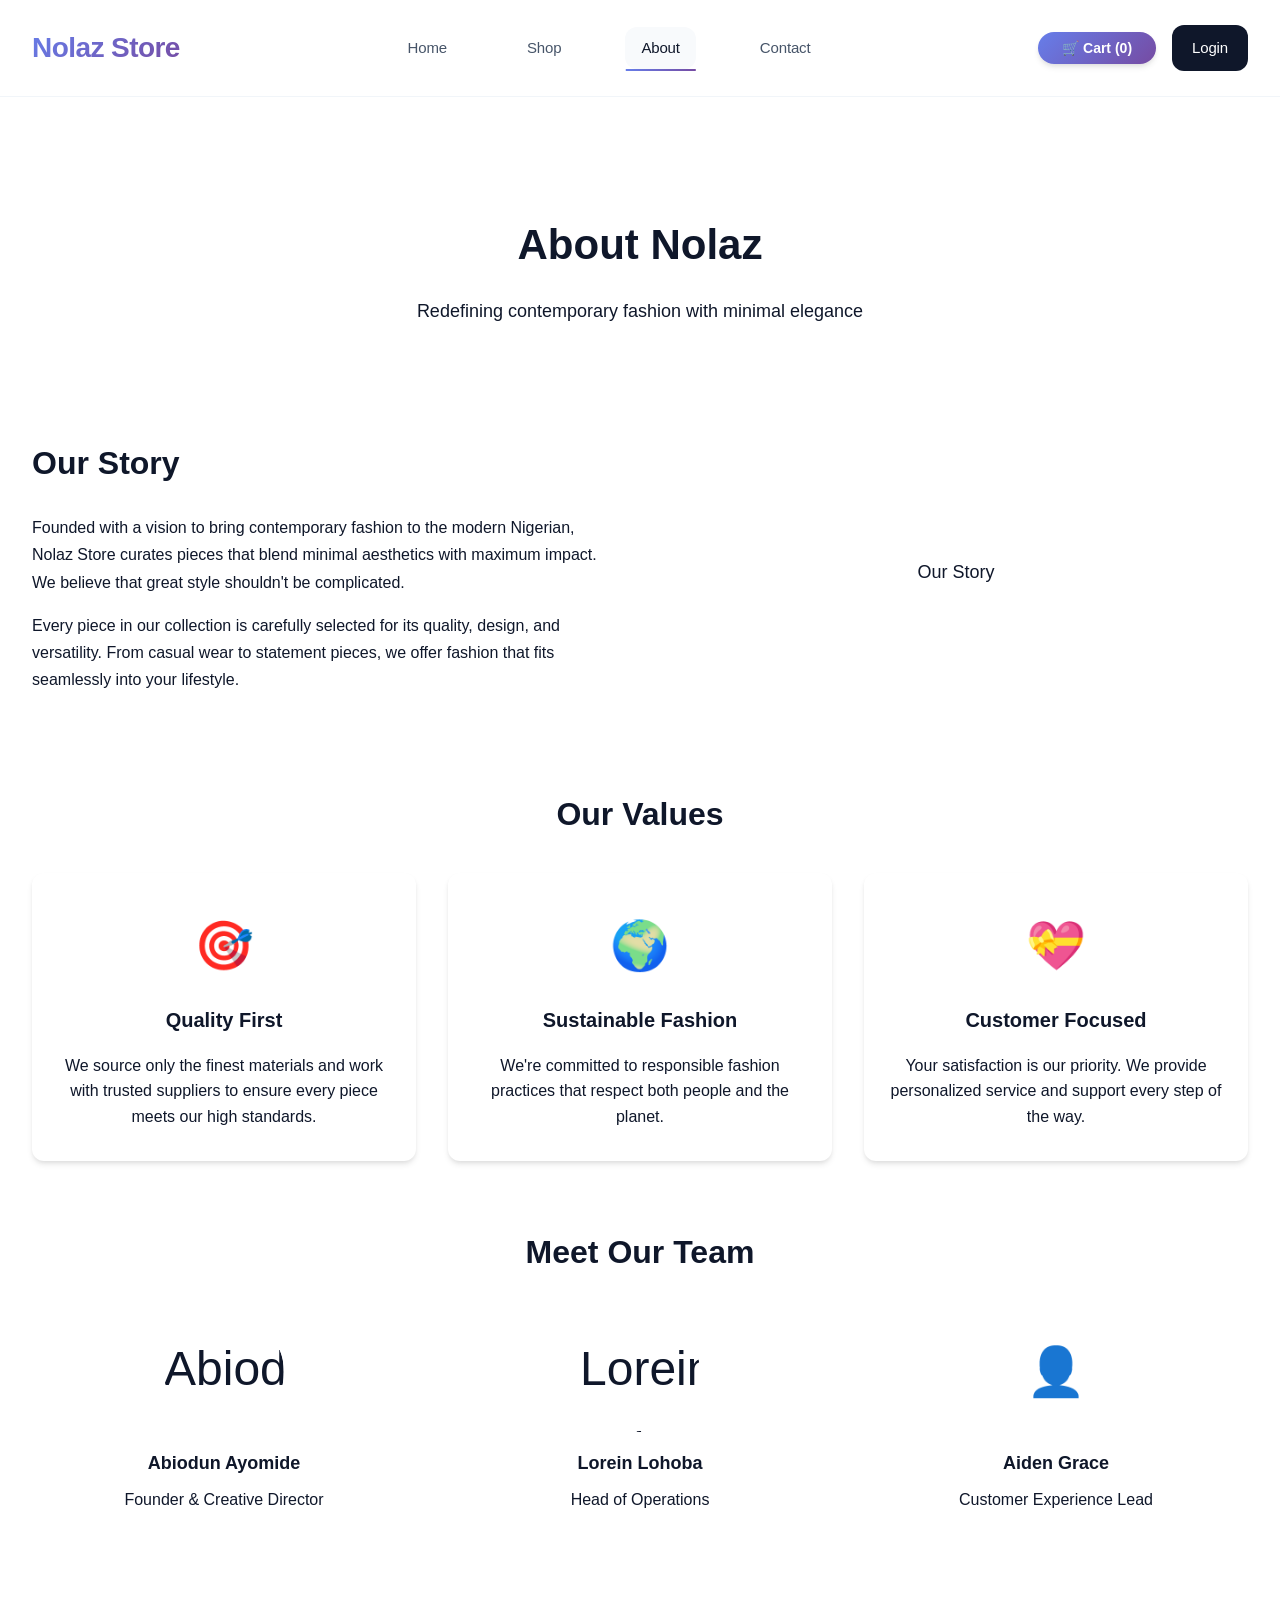
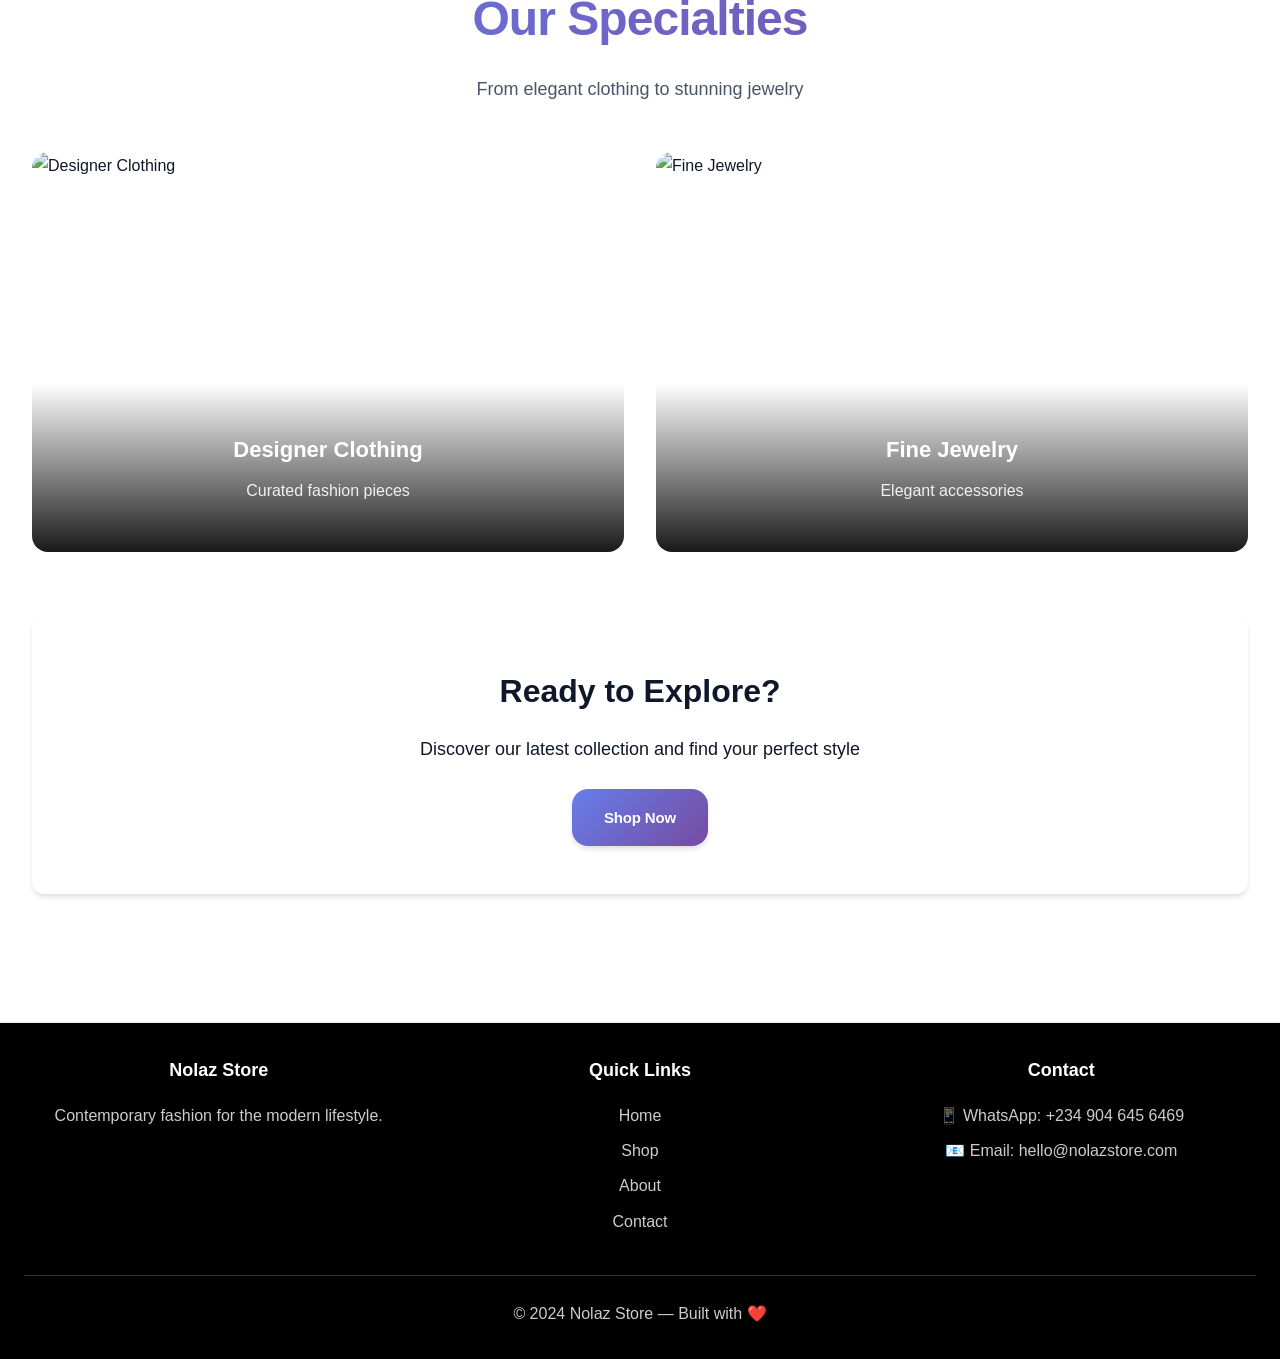
==== about.html @ a967e533 "Added video and image ads featuring clothing and jewelry collections" ====
<!doctype html>
<html lang="en">
<head>
<meta charset="utf-8">
<meta name="viewport" content="width=device-width,initial-scale=1">
<title>Nolaz Store - About Us</title>
<link rel="stylesheet" href="style.css">
</head>
<body>
<header class="site-header">
<div class="header-content">
<div class="brand">
<h1>Nolaz Store</h1>
</div>
<button class="mobile-menu-toggle" onclick="toggleMobileMenu()">☰</button>
<nav class="main-nav" id="mainNav">
<a href="home.html">Home</a>
<a href="shop.html">Shop</a>
<a href="about.html" class="active">About</a>
<a href="contact.html">Contact</a>
</nav>
<div class="header-actions">
<button id="cartBtn" class="cart-btn">
🛒 Cart (<span id="cartCount">0</span>)
</button>
<a href="admin.html" class="btn">Login</a>
</div>
</div>
</header>

<main class="container">
<section class="page-header">
<h1>About Nolaz</h1>
<p>Redefining contemporary fashion with minimal elegance</p>
</section>

<section class="about-content">
<div class="about-grid">
<div class="about-text">
<h2>Our Story</h2>
<p>Founded with a vision to bring contemporary fashion to the modern Nigerian, Nolaz Store curates pieces that blend minimal aesthetics with maximum impact. We believe that great style shouldn't be complicated.</p>
<p>Every piece in our collection is carefully selected for its quality, design, and versatility. From casual wear to statement pieces, we offer fashion that fits seamlessly into your lifestyle.</p>
</div>
<div class="about-image">
<div class="placeholder-image">
<span>Our Story</span>
</div>
</div>
</div>
</section>

<section class="values">
<h2>Our Values</h2>
<div class="values-grid">
<div class="value-card">
<div class="value-icon">🎯</div>
<h3>Quality First</h3>
<p>We source only the finest materials and work with trusted suppliers to ensure every piece meets our high standards.</p>
</div>
<div class="value-card">
<div class="value-icon">🌍</div>
<h3>Sustainable Fashion</h3>
<p>We're committed to responsible fashion practices that respect both people and the planet.</p>
</div>
<div class="value-card">
<div class="value-icon">💝</div>
<h3>Customer Focused</h3>
<p>Your satisfaction is our priority. We provide personalized service and support every step of the way.</p>
</div>
</div>
</section>

<section class="team">
<h2>Meet Our Team</h2>
<div class="team-grid">
<div class="team-member">
<div class="member-image">
<img src="image/pppppppp.jpg" alt="Abiodun Ayomide">
</div>
<h3>Abiodun Ayomide</h3>
<p>Founder & Creative Director</p>
</div>
<div class="team-member">
<div class="member-image">
<img src="image/milda.jpeg" alt="Lorein Lohoba">
</div>
<h3>Lorein Lohoba</h3>
<p>Head of Operations</p>
</div>
<div class="team-member">
<div class="member-image">
<span>👤</span>
</div>
<h3>Aiden Grace</h3>
<p>Customer Experience Lead</p>
</div>
</div>
</section>

<section class="showcase-section">
<div class="section-header">
<h3 class="section-title">Our Specialties</h3>
<p class="section-subtitle">From elegant clothing to stunning jewelry</p>
</div>
<div class="showcase-grid">
<div class="showcase-item">
<img src="https://images.unsplash.com/photo-1434389677669-e08b4cac3105?w=500&h=600&fit=crop&crop=center" alt="Designer Clothing">
<div class="showcase-overlay">
<h4>Designer Clothing</h4>
<p>Curated fashion pieces</p>
</div>
</div>
<div class="showcase-item">
<img src="https://images.unsplash.com/photo-1599643478518-a784e5dc4c8f?w=500&h=600&fit=crop&crop=center" alt="Fine Jewelry">
<div class="showcase-overlay">
<h4>Fine Jewelry</h4>
<p>Elegant accessories</p>
</div>
</div>
</div>
</section>

<section class="cta-section">
<h2>Ready to Explore?</h2>
<p>Discover our latest collection and find your perfect style</p>
<a href="shop.html" class="btn btn-primary">Shop Now</a>
</section>
</main>

<footer class="site-footer">
<div class="footer-content">
<div class="footer-section">
<h4>Nolaz Store</h4>
<p>Contemporary fashion for the modern lifestyle.</p>
</div>
<div class="footer-section">
<h4>Quick Links</h4>
<ul>
<li><a href="home.html">Home</a></li>
<li><a href="shop.html">Shop</a></li>
<li><a href="about.html">About</a></li>
<li><a href="contact.html">Contact</a></li>
</ul>
</div>
<div class="footer-section">
<h4>Contact</h4>
<p>📱 WhatsApp: +234 904 645 6469</p>
<p>📧 Email: hello@nolazstore.com</p>
</div>
</div>
<div class="footer-bottom">
<p>© 2024 Nolaz Store — Built with ❤️</p>
</div>
</footer>

<div id="cartModal" class="modal">
<div class="modal-content">
<div class="modal-header">
<h3>Shopping Cart</h3>
<span class="close">&times;</span>
</div>
<div id="cartItems"></div>
<div class="cart-footer">
<div class="cart-total">
<strong>Total: ₦<span id="cartTotal">0</span></strong>
</div>
<button id="checkoutBtn" class="btn btn-success">Checkout via WhatsApp</button>
<button id="clearCartBtn" class="btn" style="background: #ef4444;">Clear Cart</button>
</div>
</div>
</div>

<script src="mobile.js"></script>
<script src="cart.js"></script>
</body>
</html>
---- style.css ----
:root {
  --bg: #ffffff;
  --bg-secondary: #f8fafc;
  --bg-tertiary: #f1f5f9;
  --text: #0f172a;
  --text-secondary: #475569;
  --text-muted: #94a3b8;
  --accent: #0f172a;
  --primary: #6366f1;
  --primary-light: #a5b4fc;
  --success: #10b981;
  --warning: #f59e0b;
  --error: #ef4444;
  --card: #ffffff;
  --border: #e2e8f0;
  --border-light: #f1f5f9;
  --shadow-sm: 0 1px 2px 0 rgba(0, 0, 0, 0.05);
  --shadow: 0 4px 6px -1px rgba(0, 0, 0, 0.1), 0 2px 4px -1px rgba(0, 0, 0, 0.06);
  --shadow-lg: 0 10px 15px -3px rgba(0, 0, 0, 0.1), 0 4px 6px -2px rgba(0, 0, 0, 0.05);
  --shadow-xl: 0 20px 25px -5px rgba(0, 0, 0, 0.1), 0 10px 10px -5px rgba(0, 0, 0, 0.04);
  --gradient-primary: linear-gradient(135deg, #667eea 0%, #764ba2 100%);
  --gradient-secondary: linear-gradient(135deg, #f093fb 0%, #f5576c 100%);
  --gradient-accent: linear-gradient(135deg, #4facfe 0%, #00f2fe 100%);
  --max-width: 1400px;
  --radius-sm: 6px;
  --radius: 12px;
  --radius-lg: 16px;
  --radius-xl: 24px;
  --spacing-xs: 4px;
  --spacing-sm: 8px;
  --spacing-md: 16px;
  --spacing-lg: 24px;
  --spacing-xl: 32px;
  --spacing-2xl: 48px;
  --spacing-3xl: 64px;
}

* {
  box-sizing: border-box;
  margin: 0;
  padding: 0;
}

body {
  font-family: 'Inter', -apple-system, BlinkMacSystemFont, 'Segoe UI', Roboto, 'Helvetica Neue', sans-serif;
  background: var(--bg);
  color: var(--text);
  line-height: 1.7;
  font-size: 16px;
  font-weight: 400;
  -webkit-font-smoothing: antialiased;
  -moz-osx-font-smoothing: grayscale;
  scroll-behavior: smooth;
}

::selection {
  background: var(--primary-light);
  color: var(--text);
}

::-webkit-scrollbar {
  width: 8px;
}

::-webkit-scrollbar-track {
  background: var(--bg-secondary);
}

::-webkit-scrollbar-thumb {
  background: var(--border);
  border-radius: 4px;
}

::-webkit-scrollbar-thumb:hover {
  background: var(--text-muted);
}

/* Header */
.site-header {
  background: rgba(255, 255, 255, 0.95);
  backdrop-filter: blur(20px);
  -webkit-backdrop-filter: blur(20px);
  border-bottom: 1px solid var(--border-light);
  position: sticky;
  top: 0;
  z-index: 1000;
  transition: all 0.3s ease;
}

.site-header.scrolled {
  box-shadow: var(--shadow-lg);
  background: rgba(255, 255, 255, 0.98);
}

.header-content {
  max-width: var(--max-width);
  margin: 0 auto;
  display: flex;
  align-items: center;
  justify-content: space-between;
  padding: var(--spacing-lg) var(--spacing-xl);
  gap: var(--spacing-xl);
}

/* Navigation */
.main-nav {
  display: flex;
  gap: var(--spacing-2xl);
}

.main-nav a {
  text-decoration: none;
  color: var(--text-secondary);
  font-weight: 500;
  font-size: 15px;
  padding: var(--spacing-sm) var(--spacing-md);
  border-radius: var(--radius);
  position: relative;
  transition: all 0.3s ease;
  letter-spacing: -0.01em;
}

.main-nav a::before {
  content: '';
  position: absolute;
  bottom: -2px;
  left: 50%;
  width: 0;
  height: 2px;
  background: var(--gradient-primary);
  transition: all 0.3s ease;
  transform: translateX(-50%);
}

.main-nav a:hover,
.main-nav a.active {
  color: var(--text);
  background: var(--bg-secondary);
}

.main-nav a:hover::before,
.main-nav a.active::before {
  width: 100%;
}

.header-actions {
  display: flex;
  align-items: center;
  gap: var(--spacing-md);
}

/* Cart Button */
.cart-btn {
  background: var(--gradient-primary);
  color: white;
  border: none;
  padding: var(--spacing-sm) var(--spacing-lg);
  border-radius: var(--radius-lg);
  font-weight: 600;
  font-size: 14px;
  cursor: pointer;
  transition: all 0.3s ease;
  box-shadow: var(--shadow);
  position: relative;
  overflow: hidden;
}

.cart-btn::before {
  content: '';
  position: absolute;
  top: 0;
  left: -100%;
  width: 100%;
  height: 100%;
  background: linear-gradient(90deg, transparent, rgba(255,255,255,0.2), transparent);
  transition: left 0.5s;
}

.cart-btn:hover {
  transform: translateY(-2px);
  box-shadow: var(--shadow-lg);
}

.cart-btn:hover::before {
  left: 100%;
}

.brand {
  display: flex;
  align-items: center;
  gap: 12px;
}

.logo {
  width: 120px;
  height: 40px;
}

.brand h1 {
  margin: 0;
  font-size: 28px;
  font-weight: 800;
  background: var(--gradient-primary);
  -webkit-background-clip: text;
  -webkit-text-fill-color: transparent;
  background-clip: text;
  letter-spacing: -0.02em;
}

.header-actions .btn {
  background: var(--accent);
  color: white;
  padding: 10px 20px;
  border-radius: var(--radius);
  text-decoration: none;
  font-weight: 500;
  transition: all 0.2s;
}

.header-actions .btn:hover {
  transform: translateY(-1px);
  box-shadow: var(--shadow-lg);
}

/* Container */
.container {
  max-width: var(--max-width);
  margin: 0 auto;
  padding: var(--spacing-3xl) var(--spacing-xl);
}

.section {
  margin-bottom: var(--spacing-3xl);
}

.section-header {
  text-align: center;
  margin-bottom: var(--spacing-2xl);
}

.section-title {
  font-size: clamp(28px, 4vw, 48px);
  font-weight: 800;
  margin-bottom: var(--spacing-md);
  background: var(--gradient-primary);
  -webkit-background-clip: text;
  -webkit-text-fill-color: transparent;
  background-clip: text;
  letter-spacing: -0.02em;
}

.section-subtitle {
  font-size: 18px;
  color: var(--text-secondary);
  max-width: 600px;
  margin: 0 auto;
  line-height: 1.6;
}

/* Hero Section */
.hero {
  text-align: center;
  margin-bottom: var(--spacing-3xl);
  padding: var(--spacing-3xl) 0;
  position: relative;
  overflow: hidden;
}

.hero::before {
  content: '';
  position: absolute;
  top: 0;
  left: 0;
  right: 0;
  bottom: 0;
  background: radial-gradient(circle at 30% 20%, rgba(99, 102, 241, 0.1) 0%, transparent 50%),
              radial-gradient(circle at 70% 80%, rgba(168, 85, 247, 0.1) 0%, transparent 50%);
  z-index: -1;
}

.hero h2 {
  font-size: clamp(32px, 6vw, 72px);
  font-weight: 900;
  margin: 0 0 var(--spacing-lg);
  background: var(--gradient-primary);
  -webkit-background-clip: text;
  -webkit-text-fill-color: transparent;
  background-clip: text;
  letter-spacing: -0.03em;
  line-height: 1.1;
}

.hero p {
  font-size: 20px;
  color: var(--text-secondary);
  margin: 0 auto var(--spacing-xl);
  max-width: 700px;
  line-height: 1.7;
}

/* Video Ad Section */
.video-ad-section {
  margin: var(--spacing-3xl) 0;
  padding: var(--spacing-2xl);
  background: var(--bg-secondary);
  border-radius: var(--radius-xl);
  text-align: center;
}

.video-ad-container {
  max-width: 900px;
  margin: 0 auto;
  position: relative;
  border-radius: var(--radius-lg);
  overflow: hidden;
  box-shadow: var(--shadow-xl);
}

.video-ad {
  width: 100%;
  height: 450px;
  object-fit: cover;
  border-radius: var(--radius-lg);
}

.video-fallback {
  position: relative;
  width: 100%;
  height: 450px;
}

.video-fallback img {
  width: 100%;
  height: 100%;
  object-fit: cover;
}

.play-overlay {
  position: absolute;
  top: 0;
  left: 0;
  right: 0;
  bottom: 0;
  display: flex;
  align-items: center;
  justify-content: center;
  background: rgba(0, 0, 0, 0.3);
  transition: all 0.3s ease;
}

.play-button {
  width: 80px;
  height: 80px;
  background: rgba(255, 255, 255, 0.9);
  border-radius: 50%;
  display: flex;
  align-items: center;
  justify-content: center;
  font-size: 24px;
  color: var(--text);
  cursor: pointer;
  transition: all 0.3s ease;
}

.play-overlay:hover {
  background: rgba(0, 0, 0, 0.5);
}

.play-button:hover {
  transform: scale(1.1);
  background: white;
}

/* Image Ads Section */
.image-ads-section {
  margin: var(--spacing-3xl) 0;
}

.ads-grid {
  display: grid;
  grid-template-columns: repeat(auto-fit, minmax(400px, 1fr));
  gap: var(--spacing-xl);
  margin-top: var(--spacing-2xl);
}

.ad-card {
  position: relative;
  border-radius: var(--radius-lg);
  overflow: hidden;
  height: 300px;
  cursor: pointer;
  transition: all 0.3s ease;
}

.ad-card:hover {
  transform: translateY(-4px);
  box-shadow: var(--shadow-xl);
}

.ad-card img {
  width: 100%;
  height: 100%;
  object-fit: cover;
  transition: transform 0.3s ease;
}

.ad-card:hover img {
  transform: scale(1.05);
}

.ad-overlay {
  position: absolute;
  bottom: 0;
  left: 0;
  right: 0;
  background: linear-gradient(transparent, rgba(0, 0, 0, 0.8));
  color: white;
  padding: var(--spacing-2xl);
  text-align: center;
}

.ad-overlay h4 {
  margin: 0 0 var(--spacing-sm);
  font-size: 24px;
  font-weight: 700;
}

.ad-overlay p {
  margin: 0 0 var(--spacing-lg);
  opacity: 0.9;
}

.ad-btn {
  background: white;
  color: var(--text);
  padding: var(--spacing-sm) var(--spacing-lg);
  border-radius: var(--radius);
  text-decoration: none;
  font-weight: 600;
  font-size: 14px;
  transition: all 0.3s ease;
}

.ad-btn:hover {
  background: var(--primary);
  color: white;
  transform: translateY(-1px);
}

/* Banner Ad */
.banner-ad {
  margin: var(--spacing-2xl) 0;
}

.banner-content {
  position: relative;
  border-radius: var(--radius-lg);
  overflow: hidden;
  height: 250px;
}

.banner-content img {
  width: 100%;
  height: 100%;
  object-fit: cover;
}

.banner-overlay {
  position: absolute;
  top: 0;
  left: 0;
  right: 0;
  bottom: 0;
  background: rgba(0, 0, 0, 0.4);
  display: flex;
  flex-direction: column;
  align-items: center;
  justify-content: center;
  color: white;
  text-align: center;
}

.banner-overlay h3 {
  margin: 0 0 var(--spacing-sm);
  font-size: 32px;
  font-weight: 800;
}

.banner-overlay p {
  margin: 0 0 var(--spacing-lg);
  font-size: 18px;
  opacity: 0.9;
}

.banner-btn {
  background: var(--gradient-primary);
  color: white;
  padding: var(--spacing-md) var(--spacing-xl);
  border-radius: var(--radius-lg);
  text-decoration: none;
  font-weight: 600;
  transition: all 0.3s ease;
}

.banner-btn:hover {
  transform: translateY(-2px);
  box-shadow: var(--shadow-lg);
}

/* Showcase Section */
.showcase-section {
  margin: var(--spacing-3xl) 0;
}

.showcase-grid {
  display: grid;
  grid-template-columns: repeat(auto-fit, minmax(300px, 1fr));
  gap: var(--spacing-xl);
  margin-top: var(--spacing-2xl);
}

.showcase-item {
  position: relative;
  border-radius: var(--radius-lg);
  overflow: hidden;
  height: 400px;
  transition: all 0.3s ease;
}

.showcase-item:hover {
  transform: translateY(-6px);
  box-shadow: var(--shadow-xl);
}

.showcase-item img {
  width: 100%;
  height: 100%;
  object-fit: cover;
  transition: transform 0.3s ease;
}

.showcase-item:hover img {
  transform: scale(1.1);
}

.showcase-overlay {
  position: absolute;
  bottom: 0;
  left: 0;
  right: 0;
  background: linear-gradient(transparent, rgba(0, 0, 0, 0.9));
  color: white;
  padding: var(--spacing-2xl);
  text-align: center;
}

.showcase-overlay h4 {
  margin: 0 0 var(--spacing-sm);
  font-size: 22px;
  font-weight: 700;
}

.showcase-overlay p {
  margin: 0;
  opacity: 0.9;
  font-size: 16px;
}

/* Products Grid */
.products-grid {
  display: grid;
  grid-template-columns: repeat(auto-fill, minmax(320px, 1fr));
  gap: var(--spacing-xl);
  margin-top: var(--spacing-2xl);
}

.card {
  background: var(--card);
  border-radius: var(--radius-lg);
  border: 1px solid var(--border-light);
  overflow: hidden;
  transition: all 0.4s cubic-bezier(0.4, 0, 0.2, 1);
  display: flex;
  flex-direction: column;
  position: relative;
  group: card;
}

.card::before {
  content: '';
  position: absolute;
  top: 0;
  left: 0;
  right: 0;
  bottom: 0;
  background: var(--gradient-primary);
  opacity: 0;
  transition: opacity 0.3s ease;
  z-index: -1;
}

.card:hover {
  transform: translateY(-8px) scale(1.02);
  box-shadow: var(--shadow-xl);
  border-color: var(--primary-light);
}

.card:hover::before {
  opacity: 0.05;
}

.card-image {
  position: relative;
  overflow: hidden;
  height: 300px;
}

.card img {
  width: 100%;
  height: 100%;
  object-fit: cover;
  transition: transform 0.4s ease;
}

.card:hover img {
  transform: scale(1.1);
}

.card-badge {
  position: absolute;
  top: var(--spacing-md);
  right: var(--spacing-md);
  background: var(--gradient-secondary);
  color: white;
  padding: var(--spacing-xs) var(--spacing-sm);
  border-radius: var(--radius);
  font-size: 12px;
  font-weight: 600;
  text-transform: uppercase;
  letter-spacing: 0.5px;
}

.card-content {
  padding: var(--spacing-xl);
  flex: 1;
  display: flex;
  flex-direction: column;
  gap: var(--spacing-md);
}

.card h3 {
  margin: 0;
  font-size: 22px;
  font-weight: 700;
  color: var(--text);
  letter-spacing: -0.01em;
  line-height: 1.3;
}

.card .desc {
  color: var(--text-secondary);
  margin: 0;
  flex: 1;
  line-height: 1.6;
  font-size: 15px;
}

.price {
  font-size: 28px;
  font-weight: 800;
  background: var(--gradient-primary);
  -webkit-background-clip: text;
  -webkit-text-fill-color: transparent;
  background-clip: text;
  margin: 0;
  letter-spacing: -0.02em;
}

.actions {
  display: flex;
  gap: var(--spacing-sm);
  margin-top: var(--spacing-md);
}

.btn-buy {
  background: var(--gradient-accent);
  color: white;
  border: none;
  padding: var(--spacing-md) var(--spacing-lg);
  border-radius: var(--radius-lg);
  font-weight: 600;
  font-size: 14px;
  flex: 1;
  cursor: pointer;
  transition: all 0.3s ease;
  box-shadow: var(--shadow);
  position: relative;
  overflow: hidden;
}

.btn-buy::before {
  content: '';
  position: absolute;
  top: 0;
  left: -100%;
  width: 100%;
  height: 100%;
  background: linear-gradient(90deg, transparent, rgba(255,255,255,0.2), transparent);
  transition: left 0.5s;
}

.btn-buy:hover {
  transform: translateY(-2px);
  box-shadow: var(--shadow-lg);
}

.btn-buy:hover::before {
  left: 100%;
}

.btn-info {
  background: var(--bg-secondary);
  border: 1px solid var(--border);
  padding: var(--spacing-md) var(--spacing-lg);
  border-radius: var(--radius-lg);
  text-decoration: none;
  color: var(--text-secondary);
  font-weight: 500;
  font-size: 14px;
  transition: all 0.3s ease;
  text-align: center;
}

.btn-info:hover {
  background: var(--card);
  border-color: var(--primary);
  color: var(--primary);
  transform: translateY(-1px);
  box-shadow: var(--shadow);
}

/* Footer */
.site-footer {
  background: #000;
  border-top: 1px solid var(--border);
  padding: 32px 24px;
  text-align: center;
  color: #fff;
  margin-top: 64px;
}

/* Admin Styles */
.admin-container {
  max-width: 800px;
  margin: 0 auto;
  padding: 32px 24px;
}

.admin-nav {
  display: flex;
  gap: 16px;
  margin-bottom: 32px;
  flex-wrap: wrap;
}

.admin-nav .btn {
  flex: 1;
  min-width: 120px;
}

.admin-header {
  text-align: center;
  margin-bottom: 48px;
}

.admin-header h2 {
  font-size: 36px;
  font-weight: 700;
  margin: 0 0 8px;
}

.admin-header p {
  color: var(--muted);
  margin: 0;
}

#loginPanel {
  background: var(--card);
  padding: 32px;
  border-radius: var(--radius);
  box-shadow: var(--shadow);
  max-width: 400px;
  margin: 0 auto;
}

#adminArea {
  background: var(--card);
  padding: 32px;
  border-radius: var(--radius);
  box-shadow: var(--shadow);
}

.form-group {
  margin-bottom: 24px;
}

.form-group label {
  display: block;
  margin-bottom: 8px;
  font-weight: 500;
  color: var(--text);
}

.form-group input,
.form-group textarea,
.form-group select {
  width: 100%;
  padding: 12px 16px;
  border: 2px solid var(--border);
  border-radius: var(--radius);
  font-size: 16px;
  transition: border-color 0.2s;
}

.form-group input:focus,
.form-group textarea:focus,
.form-group select:focus {
  outline: none;
  border-color: var(--primary);
}

.form-group textarea {
  resize: vertical;
  min-height: 100px;
}

.btn {
  background: var(--primary);
  color: white;
  padding: 12px 24px;
  border: none;
  border-radius: var(--radius);
  font-size: 16px;
  font-weight: 500;
  cursor: pointer;
  transition: all 0.2s;
}

.btn:hover {
  background: #2563eb;
  transform: translateY(-1px);
}

.btn-success {
  background: var(--success);
}

.btn-success:hover {
  background: #059669;
}

#status {
  padding: 16px;
  border-radius: var(--radius);
  margin-top: 16px;
  font-weight: 500;
}

.status-success {
  background: #d1fae5;
  color: #065f46;
  border: 1px solid #a7f3d0;
}

.status-error {
  background: #fee2e2;
  color: #991b1b;
  border: 1px solid #fca5a5;
}

.status-info {
  background: #dbeafe;
  color: #1e40af;
  border: 1px solid #93c5fd;
}

.products-table {
  width: 100%;
  border-collapse: collapse;
  margin-top: 24px;
  background: var(--card);
  border-radius: var(--radius);
  overflow: hidden;
  box-shadow: var(--shadow);
}

.products-table th,
.products-table td {
  padding: 12px 16px;
  text-align: left;
  border-bottom: 1px solid var(--border);
}

.products-table th {
  background: var(--bg);
  font-weight: 600;
}

.products-table img {
  width: 60px;
  height: 60px;
  object-fit: cover;
  border-radius: 8px;
}

.btn-small {
  padding: 6px 12px;
  font-size: 14px;
  margin-right: 8px;
}

/* Modal Styles */
.modal {
  display: none;
  position: fixed;
  z-index: 1000;
  left: 0;
  top: 0;
  width: 100%;
  height: 100%;
  background-color: rgba(0, 0, 0, 0.5);
}

.modal-content {
  background-color: var(--card);
  margin: 5% auto;
  padding: 0;
  border-radius: var(--radius);
  width: 90%;
  max-width: 600px;
  max-height: 80vh;
  overflow-y: auto;
}

.modal-header {
  display: flex;
  justify-content: space-between;
  align-items: center;
  padding: 20px 24px;
  border-bottom: 1px solid var(--border);
}

.modal-header h3 {
  margin: 0;
}

.close {
  font-size: 28px;
  font-weight: bold;
  cursor: pointer;
  color: var(--muted);
}

.close:hover {
  color: var(--text);
}

/* Cart Styles */
#cartItems {
  padding: 20px 24px;
  max-height: 400px;
  overflow-y: auto;
}

.cart-item {
  display: flex;
  align-items: center;
  gap: 16px;
  padding: 16px 0;
  border-bottom: 1px solid var(--border);
}

.cart-item:last-child {
  border-bottom: none;
}

.cart-item img {
  width: 60px;
  height: 60px;
  object-fit: cover;
  border-radius: 8px;
}

.item-details {
  flex: 1;
}

.item-details h4 {
  margin: 0 0 4px;
  font-size: 16px;
}

.item-details p {
  margin: 0;
  color: var(--muted);
  font-size: 14px;
}

.quantity-controls {
  display: flex;
  align-items: center;
  gap: 8px;
}

.quantity-controls button {
  width: 32px;
  height: 32px;
  border: 1px solid var(--border);
  background: var(--card);
  border-radius: 4px;
  cursor: pointer;
  display: flex;
  align-items: center;
  justify-content: center;
}

.quantity-controls button:hover {
  background: var(--bg);
}

.item-total {
  font-weight: 600;
  min-width: 80px;
  text-align: right;
}

.remove-btn {
  background: #ef4444;
  color: white;
  border: none;
  width: 32px;
  height: 32px;
  border-radius: 4px;
  cursor: pointer;
  font-size: 18px;
}

.cart-footer {
  padding: 20px 24px;
  border-top: 1px solid var(--border);
  display: flex;
  flex-direction: column;
  gap: 16px;
}

.cart-total {
  text-align: center;
  font-size: 18px;
}

.empty-cart {
  text-align: center;
  color: var(--muted);
  padding: 40px 20px;
}

/* Cart Notification */
.cart-notification {
  position: fixed;
  top: 100px;
  right: 20px;
  background: var(--success);
  color: white;
  padding: 16px 20px;
  border-radius: var(--radius);
  box-shadow: var(--shadow-lg);
  z-index: 1001;
  transform: translateX(100%);
  transition: transform 0.3s ease;
}

.cart-notification.show {
  transform: translateX(0);
}

/* Page Styles */
.page-header {
  text-align: center;
  margin-bottom: 48px;
  padding: 48px 0;
}

.page-header h1 {
  font-size: 42px;
  font-weight: 700;
  margin: 0 0 16px;
}

.page-header p {
  font-size: 18px;
  color: var(--muted);
  margin: 0;
}

/* Modern Button Styles */
.btn {
  display: inline-flex;
  align-items: center;
  justify-content: center;
  padding: var(--spacing-md) var(--spacing-xl);
  border-radius: var(--radius-lg);
  font-weight: 600;
  font-size: 15px;
  text-decoration: none;
  border: none;
  cursor: pointer;
  transition: all 0.3s cubic-bezier(0.4, 0, 0.2, 1);
  position: relative;
  overflow: hidden;
  letter-spacing: -0.01em;
}

.btn::before {
  content: '';
  position: absolute;
  top: 0;
  left: -100%;
  width: 100%;
  height: 100%;
  background: linear-gradient(90deg, transparent, rgba(255,255,255,0.2), transparent);
  transition: left 0.5s;
}

.btn:hover::before {
  left: 100%;
}

.btn-primary {
  background: var(--gradient-primary);
  color: white;
  box-shadow: var(--shadow);
}

.btn-primary:hover {
  transform: translateY(-2px);
  box-shadow: var(--shadow-lg);
}

.btn-outline {
  background: transparent;
  border: 2px solid var(--primary);
  color: var(--primary);
}

.btn-outline:hover {
  background: var(--primary);
  color: white;
  transform: translateY(-1px);
}

.hero-actions {
  display: flex;
  gap: var(--spacing-lg);
  justify-content: center;
  flex-wrap: wrap;
  margin-top: var(--spacing-xl);
}

/* Features Section */
.feature-grid {
  display: grid;
  grid-template-columns: repeat(auto-fit, minmax(280px, 1fr));
  gap: var(--spacing-xl);
}

.feature-card {
  text-align: center;
  padding: var(--spacing-2xl);
  background: var(--card);
  border-radius: var(--radius-lg);
  border: 1px solid var(--border-light);
  transition: all 0.3s ease;
  position: relative;
  overflow: hidden;
}

.feature-card::before {
  content: '';
  position: absolute;
  top: 0;
  left: 0;
  right: 0;
  bottom: 0;
  background: var(--gradient-primary);
  opacity: 0;
  transition: opacity 0.3s ease;
  z-index: -1;
}

.feature-card:hover {
  transform: translateY(-4px);
  box-shadow: var(--shadow-lg);
  border-color: var(--primary-light);
}

.feature-card:hover::before {
  opacity: 0.05;
}

.feature-icon {
  font-size: 56px;
  margin-bottom: var(--spacing-lg);
  display: block;
}

.feature-card h4 {
  margin: 0 0 var(--spacing-md);
  font-size: 20px;
  font-weight: 700;
  color: var(--text);
}

.feature-card p {
  margin: 0;
  color: var(--text-secondary);
  line-height: 1.6;
}

/* Text Utilities */
.text-center {
  text-align: center;
  margin-top: var(--spacing-2xl);
}

/* Shop Filters */
.shop-header {
  text-align: center;
  margin-bottom: 32px;
}

.shop-filters {
  display: flex;
  gap: 24px;
  margin-bottom: 32px;
  padding: 24px;
  background: var(--card);
  border-radius: var(--radius);
  box-shadow: var(--shadow);
}

.filter-group {
  display: flex;
  flex-direction: column;
  gap: 8px;
}

.filter-group label {
  font-weight: 500;
  color: var(--text);
}

.filter-group select {
  padding: 8px 12px;
  border: 1px solid var(--border);
  border-radius: var(--radius);
  background: var(--card);
}

/* About Page */
.about-content {
  margin-bottom: 64px;
}

.about-grid {
  display: grid;
  grid-template-columns: 1fr 1fr;
  gap: 48px;
  align-items: center;
}

.about-text h2 {
  margin: 0 0 24px;
  font-size: 32px;
}

.about-text p {
  margin-bottom: 16px;
  line-height: 1.7;
}

.about-image,
.placeholder-image {
  background: var(--bg);
  border-radius: var(--radius);
  height: 300px;
  display: flex;
  align-items: center;
  justify-content: center;
  color: var(--muted);
  font-size: 18px;
}

.values {
  margin-bottom: 64px;
}

.values h2 {
  text-align: center;
  margin-bottom: 32px;
  font-size: 32px;
}

.values-grid {
  display: grid;
  grid-template-columns: repeat(auto-fit, minmax(280px, 1fr));
  gap: 32px;
}

.value-card {
  text-align: center;
  padding: 32px 24px;
  background: var(--card);
  border-radius: var(--radius);
  box-shadow: var(--shadow);
}

.value-icon {
  font-size: 48px;
  margin-bottom: 16px;
}

.value-card h3 {
  margin: 0 0 16px;
  font-size: 20px;
}

.value-card p {
  margin: 0;
  color: var(--muted);
  line-height: 1.6;
}

/* Team Section */
.team {
  margin-bottom: 64px;
}

.team h2 {
  text-align: center;
  margin-bottom: 32px;
  font-size: 32px;
}

.team-grid {
  display: grid;
  grid-template-columns: repeat(auto-fit, minmax(200px, 1fr));
  gap: 32px;
}

.team-member {
  text-align: center;
}

.member-image {
  width: 120px;
  height: 120px;
  border-radius: 50%;
  background: var(--bg);
  display: flex;
  align-items: center;
  justify-content: center;
  font-size: 48px;
  margin: 0 auto 16px;
  overflow: hidden;
}

.member-image img {
  width: 100%;
  height: 100%;
  object-fit: cover;
  border-radius: 50%;
}

.team-member h3 {
  margin: 0 0 8px;
  font-size: 18px;
}

.team-member p {
  margin: 0;
  color: var(--muted);
}

/* Contact Page */
.contact-content {
  margin-bottom: 64px;
}

.contact-grid {
  display: grid;
  grid-template-columns: 1fr 1fr;
  gap: 48px;
}

.contact-info h2 {
  margin: 0 0 32px;
  font-size: 28px;
}

.contact-item {
  display: flex;
  gap: 16px;
  margin-bottom: 32px;
}

.contact-icon {
  font-size: 24px;
  width: 40px;
  flex-shrink: 0;
}

.contact-item h3 {
  margin: 0 0 8px;
  font-size: 18px;
}

.contact-item p {
  margin: 0 0 12px;
  color: var(--muted);
}

.contact-form h2 {
  margin: 0 0 24px;
  font-size: 28px;
}

/* FAQ Section */
.faq {
  margin-bottom: 64px;
}

.faq h2 {
  text-align: center;
  margin-bottom: 32px;
  font-size: 32px;
}

.faq-grid {
  display: grid;
  grid-template-columns: repeat(auto-fit, minmax(300px, 1fr));
  gap: 24px;
}

.faq-item {
  background: var(--card);
  padding: 24px;
  border-radius: var(--radius);
  box-shadow: var(--shadow);
}

.faq-item h3 {
  margin: 0 0 12px;
  font-size: 18px;
  color: var(--primary);
}

.faq-item p {
  margin: 0;
  color: var(--muted);
  line-height: 1.6;
}

/* CTA Section */
.cta-section {
  text-align: center;
  padding: 48px;
  background: var(--card);
  border-radius: var(--radius);
  box-shadow: var(--shadow);
}

.cta-section h2 {
  margin: 0 0 16px;
  font-size: 32px;
}

.cta-section p {
  margin: 0 0 24px;
  color: var(--muted);
  font-size: 18px;
}

/* Footer */
.footer-content {
  display: grid;
  grid-template-columns: repeat(auto-fit, minmax(250px, 1fr));
  gap: 32px;
  margin-bottom: 32px;
}

.footer-section h4 {
  margin: 0 0 16px;
  font-size: 18px;
  color: #fff;
}

.footer-section p {
  margin: 0 0 8px;
  color: #ccc;
}

.footer-section ul {
  list-style: none;
  padding: 0;
  margin: 0;
}

.footer-section li {
  margin-bottom: 8px;
}

.footer-section a {
  color: #ccc;
  text-decoration: none;
  transition: color 0.2s;
}

.footer-section a:hover {
  color: #fff;
}

.footer-bottom {
  text-align: center;
  padding-top: 24px;
  border-top: 1px solid #333;
  color: #ccc;
}

/* Mobile Navigation Toggle */
.mobile-menu-toggle {
  display: none;
  background: none;
  border: none;
  font-size: 24px;
  cursor: pointer;
  padding: 8px;
}

.main-nav.mobile-open {
  display: flex;
}

/* Responsive Breakpoints */
@media (max-width: 1024px) {
  .container {
    padding: 24px 20px;
  }
  
  .products-grid {
    grid-template-columns: repeat(auto-fill, minmax(280px, 1fr));
  }
}

@media (max-width: 768px) {
  /* Header Mobile */
  .header-content {
    padding: 12px 16px;
    flex-wrap: wrap;
    gap: 12px;
  }
  
  .brand h1 {
    font-size: 20px;
  }
  
  .main-nav {
    display: none;
    width: 100%;
    flex-direction: column;
    gap: 8px;
    padding: 16px 0;
    border-top: 1px solid var(--border);
  }
  
  .main-nav a {
    padding: 12px 0;
    text-align: center;
    border-bottom: 1px solid var(--border);
  }
  
  .mobile-menu-toggle {
    display: block;
  }
  
  .header-actions {
    gap: 8px;
  }
  
  .cart-btn {
    padding: 8px 12px;
    font-size: 14px;
  }
  
  /* Container Mobile */
  .container {
    padding: 20px 16px;
  }
  
  /* Hero Mobile */
  .hero h2,
  .hero-home h1 {
    font-size: 28px;
    line-height: 1.2;
  }
  
  .hero p,
  .hero-home p {
    font-size: 16px;
  }
  
  .hero-home {
    padding: 40px 20px;
  }
  
  /* Products Mobile */
  .products-grid {
    grid-template-columns: repeat(auto-fill, minmax(280px, 1fr));
    gap: 16px;
  }
  
  .card {
    margin-bottom: 8px;
  }
  
  .card img {
    height: 200px;
  }
  
  .actions {
    flex-direction: column;
    gap: 8px;
  }
  
  /* Shop Filters Mobile */
  .shop-filters {
    flex-direction: column;
    gap: 16px;
    padding: 16px;
  }
  
  /* Grids Mobile */
  .about-grid,
  .contact-grid,
  .feature-grid,
  .values-grid,
  .team-grid,
  .faq-grid {
    grid-template-columns: 1fr;
    gap: 24px;
  }
  
  /* Hero Actions Mobile */
  .hero-actions {
    flex-direction: column;
    gap: 12px;
    align-items: stretch;
  }
  
  /* Modal Mobile */
  .modal-content {
    width: 95%;
    margin: 5% auto;
    max-height: 90vh;
  }
  
  .modal-header {
    padding: 16px 20px;
  }
  
  #cartItems {
    padding: 16px 20px;
  }
  
  .cart-footer {
    padding: 16px 20px;
  }
  
  .cart-item {
    flex-direction: column;
    align-items: flex-start;
    gap: 12px;
    padding: 12px 0;
  }
  
  .cart-item img {
    width: 80px;
    height: 80px;
  }
  
  .quantity-controls {
    align-self: flex-end;
  }
  
  /* Admin Mobile */
  .admin-container {
    padding: 20px 16px;
  }
  
  .admin-header h2 {
    font-size: 24px;
  }
  
  .admin-nav {
    flex-direction: column;
    gap: 12px;
  }
  
  .admin-nav .btn {
    width: 100%;
    min-width: auto;
  }
  
  #loginPanel,
  #adminArea {
    padding: 20px;
  }
  
  .products-table {
    font-size: 12px;
    overflow-x: auto;
    display: block;
    white-space: nowrap;
  }
  
  .products-table thead,
  .products-table tbody,
  .products-table th,
  .products-table td,
  .products-table tr {
    display: block;
  }
  
  .products-table thead tr {
    position: absolute;
    top: -9999px;
    left: -9999px;
  }
  
  .products-table tr {
    border: 1px solid var(--border);
    margin-bottom: 10px;
    padding: 10px;
    border-radius: 8px;
    background: var(--card);
  }
  
  .products-table td {
    border: none;
    position: relative;
    padding: 8px 8px 8px 30%;
    text-align: left;
  }
  
  .products-table td:before {
    content: attr(data-label);
    position: absolute;
    left: 6px;
    width: 25%;
    padding-right: 10px;
    white-space: nowrap;
    font-weight: bold;
    color: var(--text);
  }
  
  .products-table img {
    width: 60px;
    height: 60px;
  }
  
  .btn-small {
    padding: 6px 10px;
    font-size: 12px;
    margin: 2px;
    display: inline-block;
  }
  
  /* Footer Mobile */
  .footer-content {
    grid-template-columns: 1fr;
    gap: 24px;
    text-align: center;
  }
  
  /* Notifications Mobile */
  .cart-notification {
    right: 10px;
    left: 10px;
    transform: translateY(-100%);
  }
  
  .cart-notification.show {
    transform: translateY(0);
  }
  
  /* Mobile Ad Styles */
  .video-ad-container {
    margin: 0 -16px;
  }
  
  .video-ad {
    height: 250px;
  }
  
  .video-fallback {
    height: 250px;
  }
  
  .ads-grid {
    grid-template-columns: 1fr;
    gap: var(--spacing-lg);
  }
  
  .ad-card {
    height: 200px;
  }
  
  .banner-content {
    height: 180px;
    margin: 0 -16px;
  }
  
  .banner-overlay h3 {
    font-size: 24px;
  }
  
  .banner-overlay p {
    font-size: 16px;
  }
}

@media (max-width: 480px) {
  /* Extra Small Mobile */
  .header-content {
    padding: 10px 12px;
  }
  
  .brand h1 {
    font-size: 18px;
  }
  
  .container {
    padding: 16px 12px;
  }
  
  .hero-home h1 {
    font-size: 24px;
  }
  
  .hero-home {
    padding: 30px 16px;
  }
  
  .products-grid {
    grid-template-columns: 1fr;
  }
  
  .card {
    max-width: 100%;
  }
  
  .feature-grid,
  .values-grid {
    gap: 16px;
  }
  
  .feature-card,
  .value-card {
    padding: 20px 16px;
  }
  
  .page-header h1 {
    font-size: 28px;
  }
  
  .contact-item {
    flex-direction: column;
    text-align: center;
    gap: 8px;
  }
  
  .admin-container {
    padding: 16px 12px;
  }
  
  #loginPanel,
  #adminArea {
    padding: 16px;
  }
  
  .modal-content {
    width: 98%;
    margin: 2% auto;
  }
}
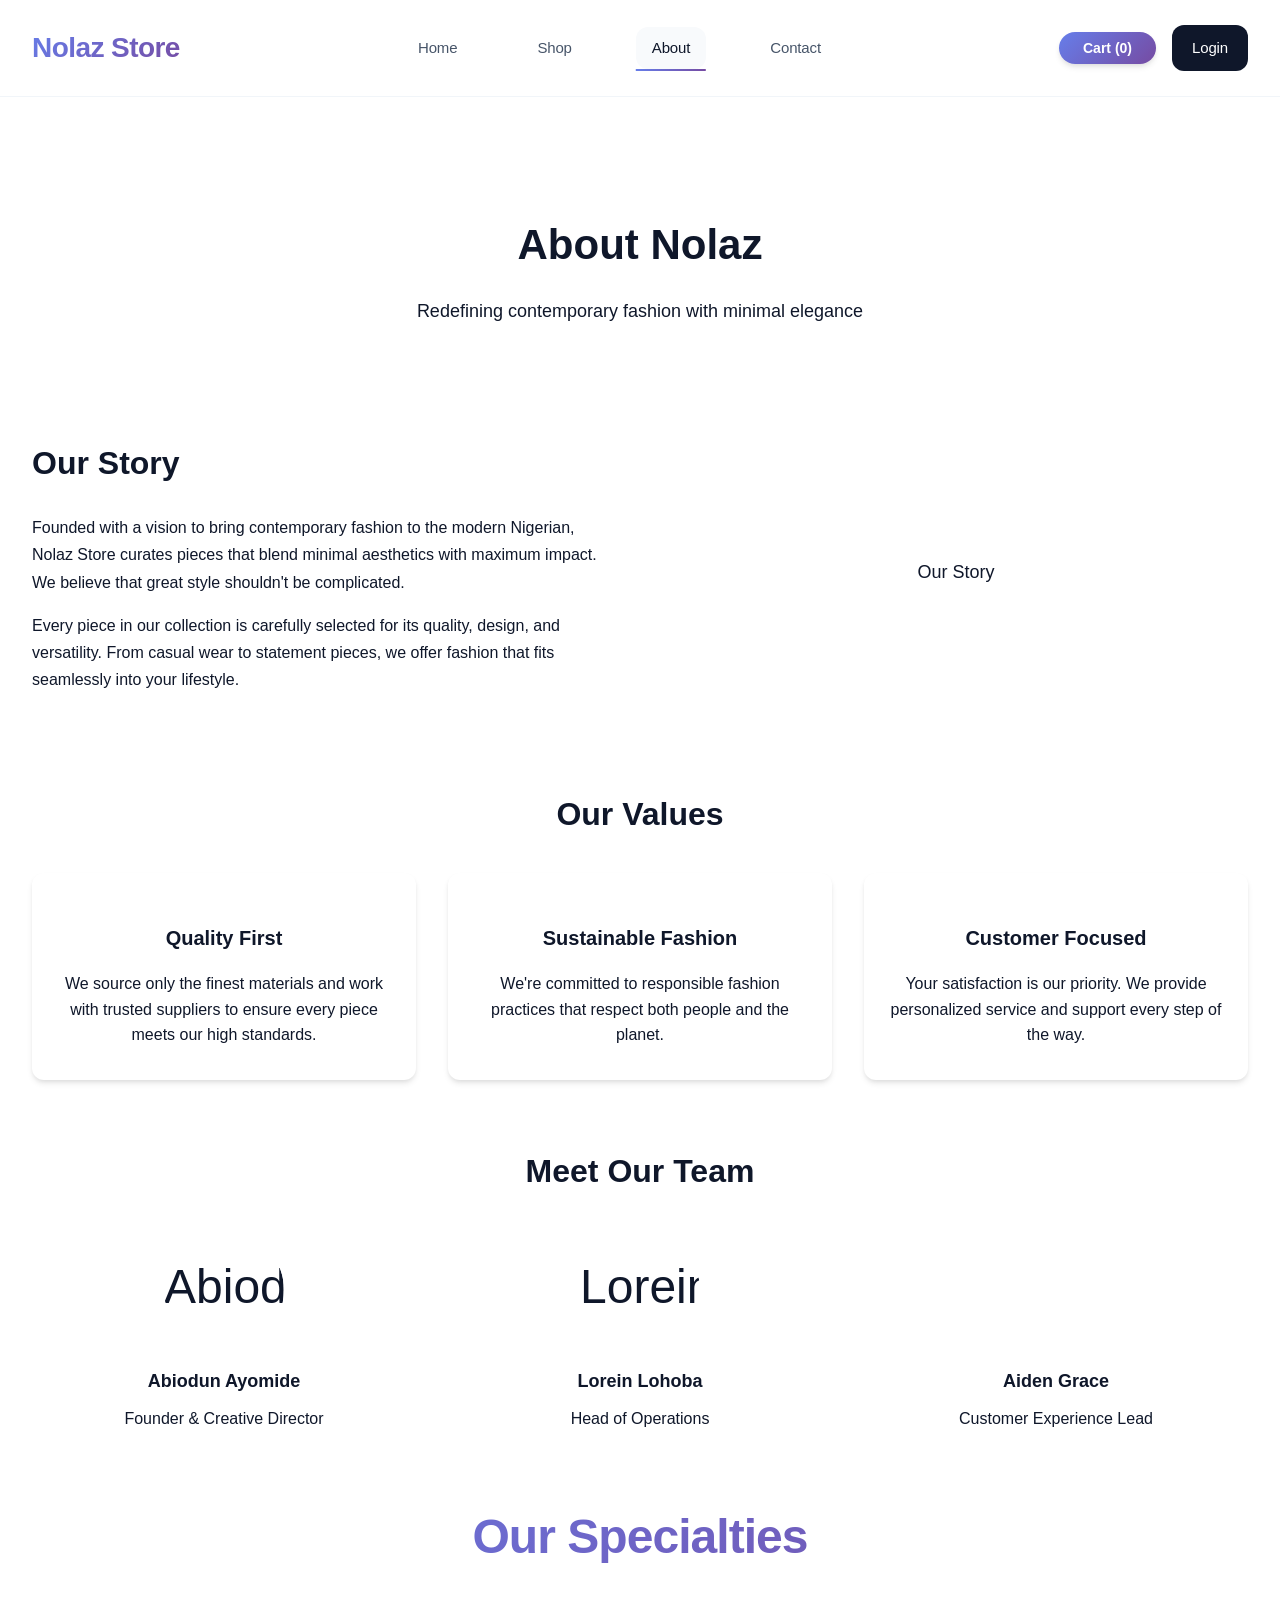
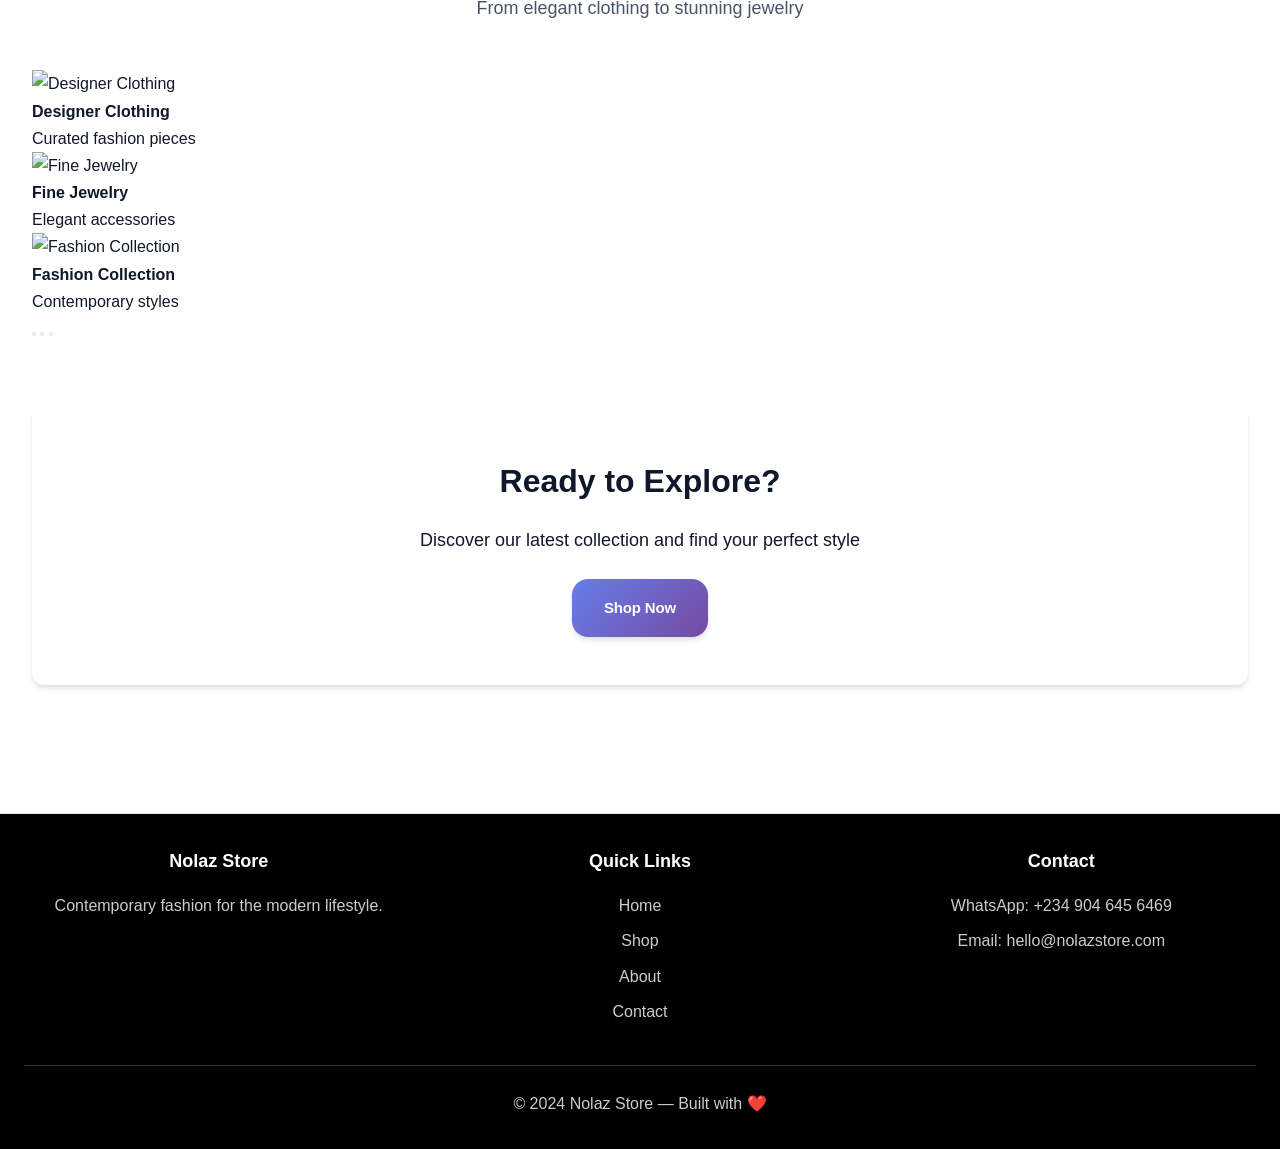
==== commit 2989f099: "Removed all videos, replaced with sliding images of clothes and jewelry across all pages" ====
--- a/about.html
+++ b/about.html
@@ -21,7 +21,7 @@
 </nav>
 <div class="header-actions">
 <button id="cartBtn" class="cart-btn">
-🛒 Cart (<span id="cartCount">0</span>)
+Cart (<span id="cartCount">0</span>)
 </button>
 <a href="admin.html" class="btn">Login</a>
 </div>
@@ -53,17 +53,17 @@
 <h2>Our Values</h2>
 <div class="values-grid">
 <div class="value-card">
-<div class="value-icon">🎯</div>
+<div class="value-icon"></div>
 <h3>Quality First</h3>
 <p>We source only the finest materials and work with trusted suppliers to ensure every piece meets our high standards.</p>
 </div>
 <div class="value-card">
-<div class="value-icon">🌍</div>
+<div class="value-icon"></div>
 <h3>Sustainable Fashion</h3>
 <p>We're committed to responsible fashion practices that respect both people and the planet.</p>
 </div>
 <div class="value-card">
-<div class="value-icon">💝</div>
+<div class="value-icon"></div>
 <h3>Customer Focused</h3>
 <p>Your satisfaction is our priority. We provide personalized service and support every step of the way.</p>
 </div>
@@ -89,7 +89,7 @@
 </div>
 <div class="team-member">
 <div class="member-image">
-<span>👤</span>
+<span></span>
 </div>
 <h3>Aiden Grace</h3>
 <p>Customer Experience Lead</p>
@@ -97,25 +97,39 @@
 </div>
 </section>
 
-<section class="showcase-section">
+<section class="slider-section section">
 <div class="section-header">
 <h3 class="section-title">Our Specialties</h3>
 <p class="section-subtitle">From elegant clothing to stunning jewelry</p>
 </div>
-<div class="showcase-grid">
-<div class="showcase-item">
-<img src="https://images.unsplash.com/photo-1434389677669-e08b4cac3105?w=500&h=600&fit=crop&crop=center" alt="Designer Clothing">
-<div class="showcase-overlay">
+<div class="image-slider">
+<div class="slider-container">
+<div class="slide active">
+<img src="https://images.unsplash.com/photo-1434389677669-e08b4cac3105?w=1200&h=400&fit=crop&crop=center" alt="Designer Clothing">
+<div class="slide-overlay">
 <h4>Designer Clothing</h4>
 <p>Curated fashion pieces</p>
 </div>
 </div>
-<div class="showcase-item">
-<img src="https://images.unsplash.com/photo-1599643478518-a784e5dc4c8f?w=500&h=600&fit=crop&crop=center" alt="Fine Jewelry">
-<div class="showcase-overlay">
+<div class="slide">
+<img src="https://images.unsplash.com/photo-1599643478518-a784e5dc4c8f?w=1200&h=400&fit=crop&crop=center" alt="Fine Jewelry">
+<div class="slide-overlay">
 <h4>Fine Jewelry</h4>
 <p>Elegant accessories</p>
 </div>
+</div>
+<div class="slide">
+<img src="https://images.unsplash.com/photo-1515372039744-b8f02a3ae446?w=1200&h=400&fit=crop&crop=center" alt="Fashion Collection">
+<div class="slide-overlay">
+<h4>Fashion Collection</h4>
+<p>Contemporary styles</p>
+</div>
+</div>
+</div>
+<div class="slider-nav">
+<button class="nav-dot active" onclick="currentSlide(1)"></button>
+<button class="nav-dot" onclick="currentSlide(2)"></button>
+<button class="nav-dot" onclick="currentSlide(3)"></button>
 </div>
 </div>
 </section>
@@ -144,8 +158,8 @@
 </div>
 <div class="footer-section">
 <h4>Contact</h4>
-<p>📱 WhatsApp: +234 904 645 6469</p>
-<p>📧 Email: hello@nolazstore.com</p>
+<p>WhatsApp: +234 904 645 6469</p>
+<p>Email: hello@nolazstore.com</p>
 </div>
 </div>
 <div class="footer-bottom">
@@ -172,5 +186,43 @@
 
 <script src="mobile.js"></script>
 <script src="cart.js"></script>
+<script>
+// Initialize slider for about page
+let slideIndex = 1;
+
+function initializeSlider() {
+  showSlide(slideIndex);
+  
+  setInterval(() => {
+    slideIndex++;
+    if (slideIndex > 3) slideIndex = 1;
+    showSlide(slideIndex);
+  }, 4000);
+}
+
+function currentSlide(n) {
+  showSlide(slideIndex = n);
+}
+
+function showSlide(n) {
+  const slides = document.querySelectorAll('.slide');
+  const dots = document.querySelectorAll('.nav-dot');
+  
+  if (n > slides.length) slideIndex = 1;
+  if (n < 1) slideIndex = slides.length;
+  
+  slides.forEach(slide => slide.classList.remove('active'));
+  dots.forEach(dot => dot.classList.remove('active'));
+  
+  if (slides[slideIndex - 1]) {
+    slides[slideIndex - 1].classList.add('active');
+  }
+  if (dots[slideIndex - 1]) {
+    dots[slideIndex - 1].classList.add('active');
+  }
+}
+
+window.addEventListener('DOMContentLoaded', initializeSlider);
+</script>
 </body>
 </html>
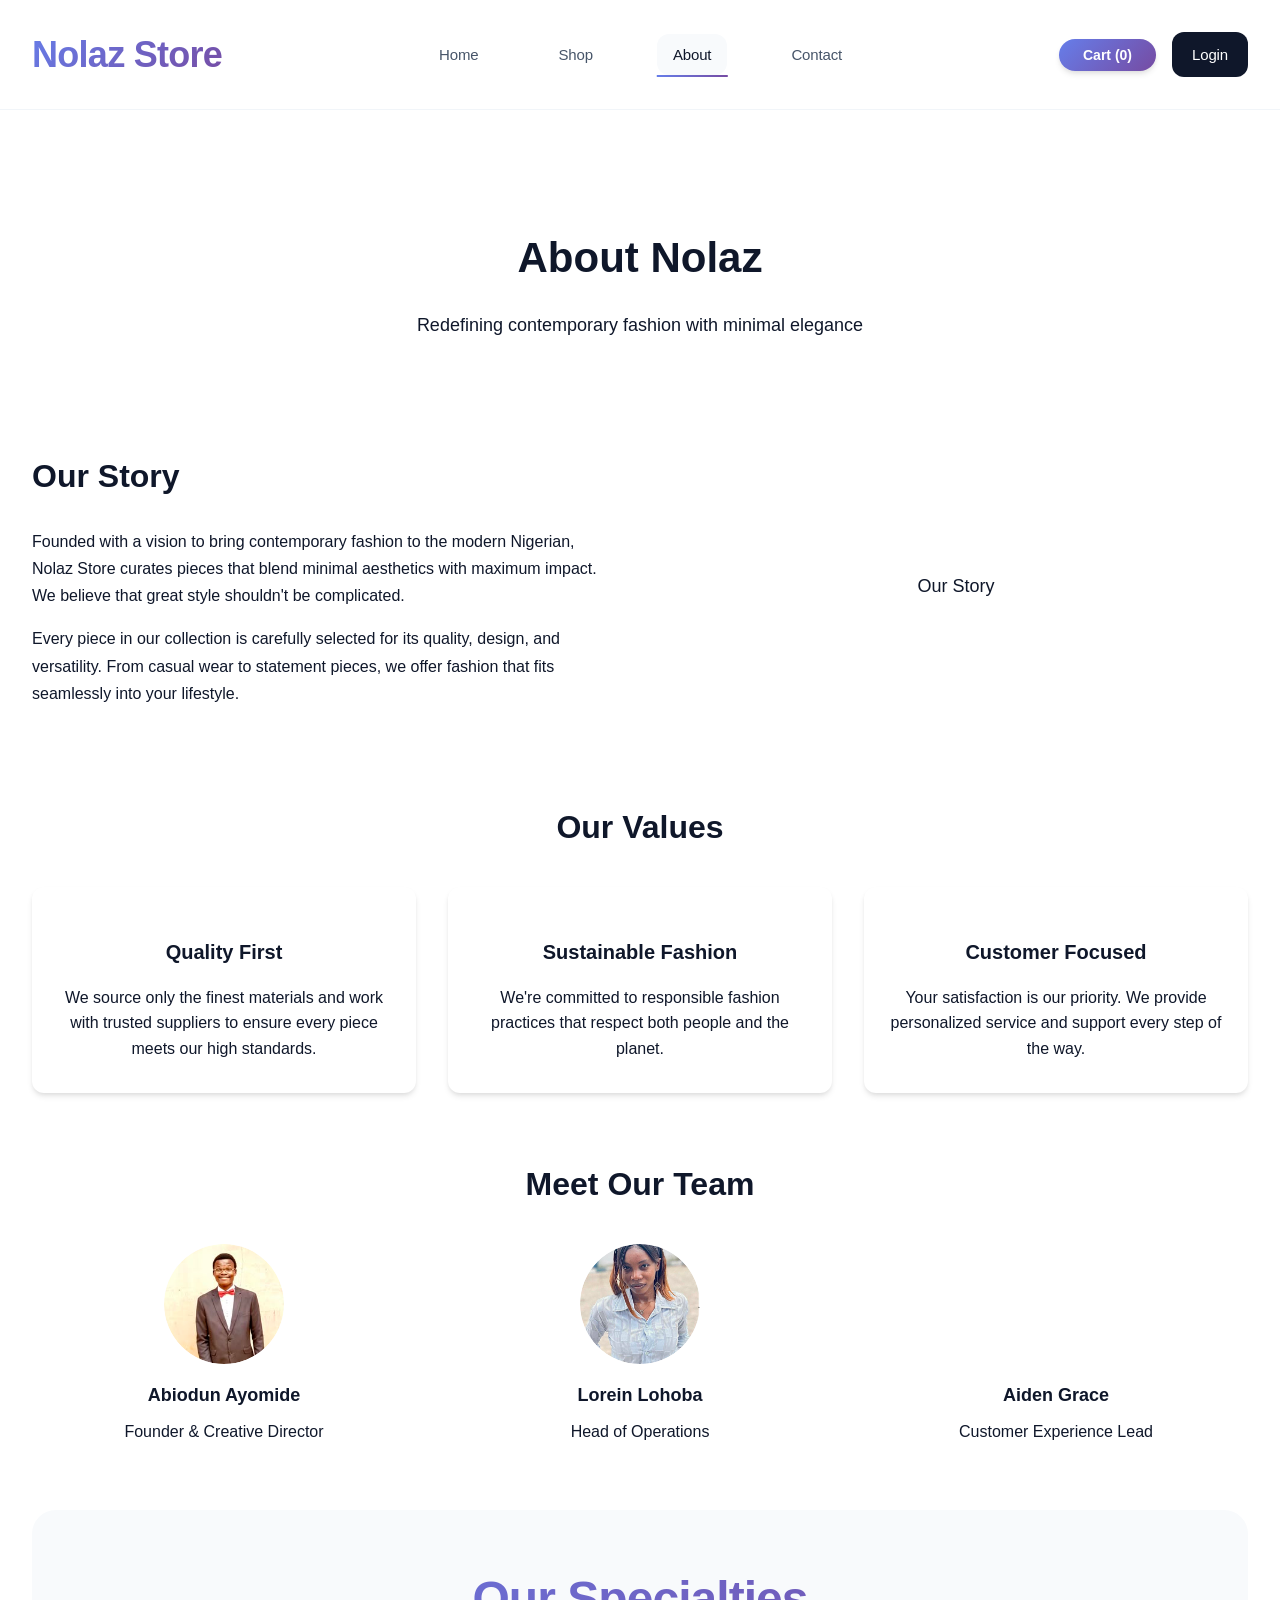
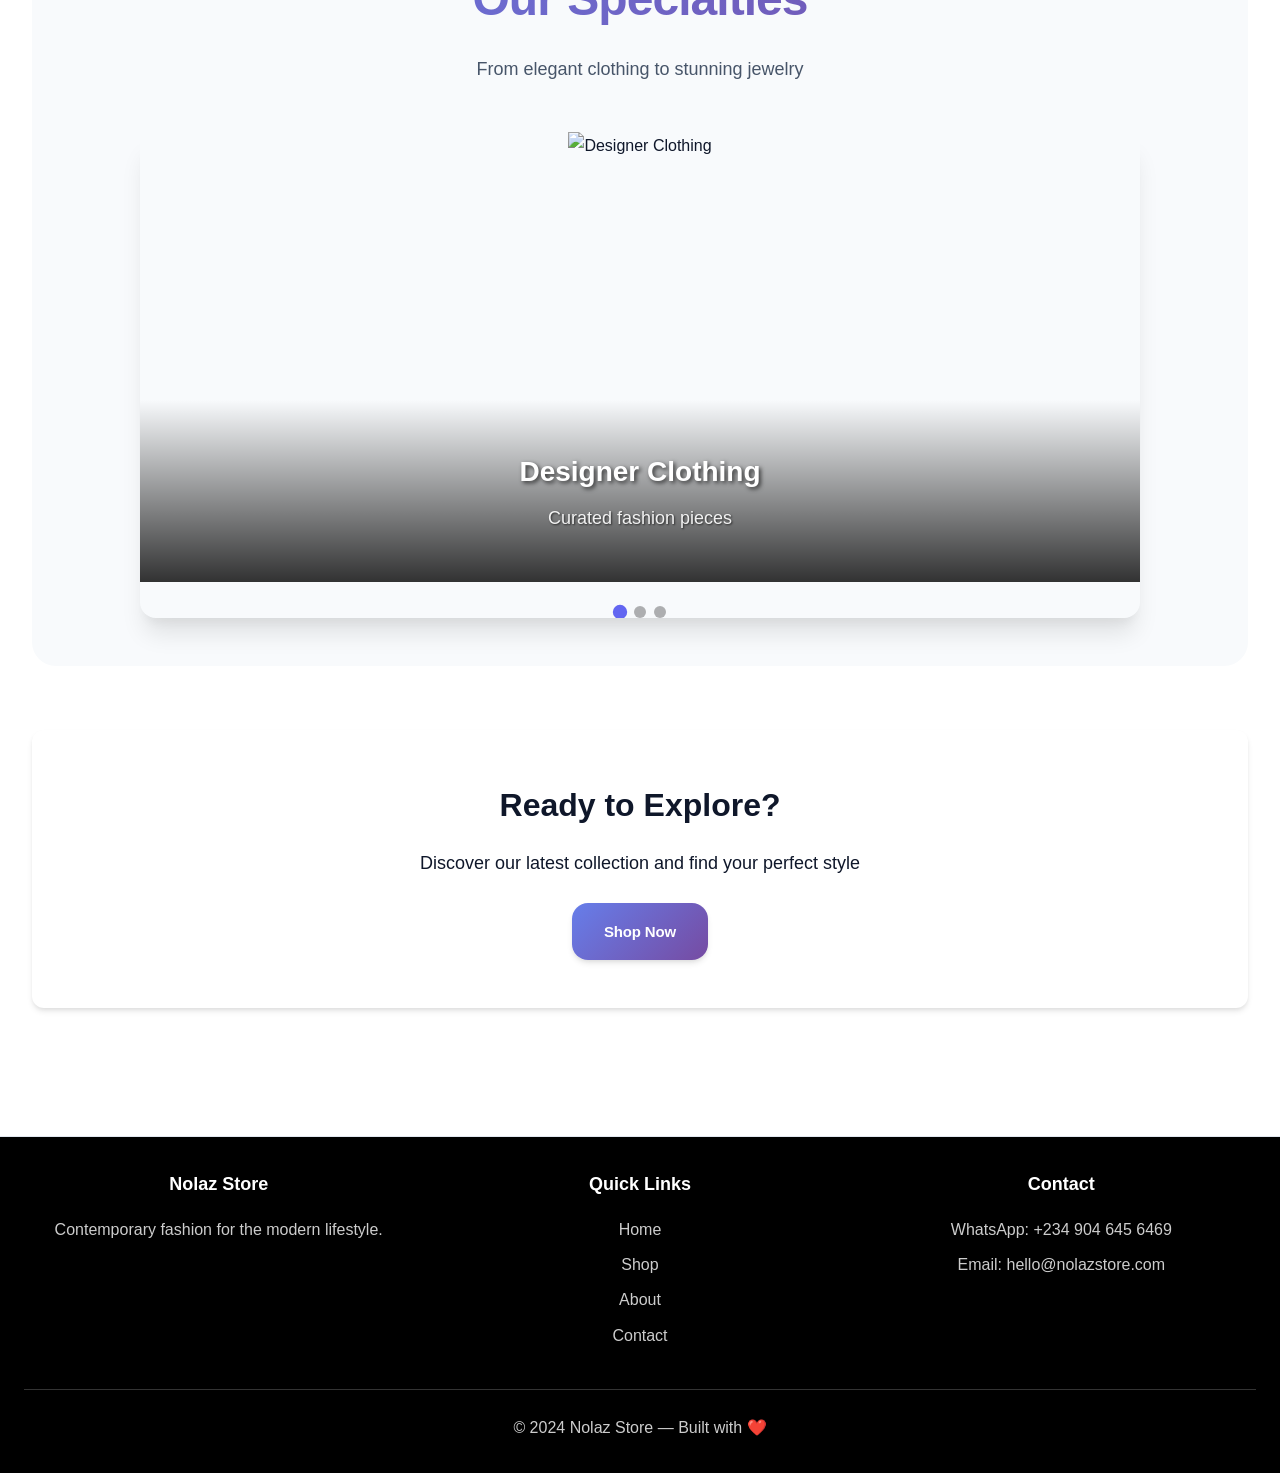
==== commit 388da3c8: "Moved all files to root directory for GitHub Pages deployment" ====
--- a/about.html
+++ b/about.html
@@ -14,7 +14,7 @@
 </div>
 <button class="mobile-menu-toggle" onclick="toggleMobileMenu()">☰</button>
 <nav class="main-nav" id="mainNav">
-<a href="home.html">Home</a>
+<a href="index.html">Home</a>
 <a href="shop.html">Shop</a>
 <a href="about.html" class="active">About</a>
 <a href="contact.html">Contact</a>
@@ -150,7 +150,7 @@
 <div class="footer-section">
 <h4>Quick Links</h4>
 <ul>
-<li><a href="home.html">Home</a></li>
+<li><a href="index.html">Home</a></li>
 <li><a href="shop.html">Shop</a></li>
 <li><a href="about.html">About</a></li>
 <li><a href="contact.html">Contact</a></li>
@@ -184,6 +184,8 @@
 </div>
 </div>
 
+<script src="visitor-tracker.js"></script>
+<script src="security.js"></script>
 <script src="mobile.js"></script>
 <script src="cart.js"></script>
 <script>
--- a/style.css
+++ b/style.css
@@ -147,6 +147,12 @@
   display: flex;
   align-items: center;
   gap: var(--spacing-md);
+  flex-shrink: 0;
+}
+
+.header-actions .btn {
+  display: inline-block;
+  white-space: nowrap;
 }
 
 /* Cart Button */
@@ -198,7 +204,7 @@
 
 .brand h1 {
   margin: 0;
-  font-size: 28px;
+  font-size: 36px;
   font-weight: 800;
   background: var(--gradient-primary);
   -webkit-background-clip: text;
@@ -298,8 +304,8 @@
   line-height: 1.7;
 }
 
-/* Video Ad Section */
-.video-ad-section {
+/* Image Slider Section */
+.slider-section {
   margin: var(--spacing-3xl) 0;
   padding: var(--spacing-2xl);
   background: var(--bg-secondary);
@@ -307,8 +313,8 @@
   text-align: center;
 }
 
-.video-ad-container {
-  max-width: 900px;
+.image-slider {
+  max-width: 1000px;
   margin: 0 auto;
   position: relative;
   border-radius: var(--radius-lg);
@@ -316,59 +322,78 @@
   box-shadow: var(--shadow-xl);
 }
 
-.video-ad {
-  width: 100%;
-  height: 450px;
-  object-fit: cover;
-  border-radius: var(--radius-lg);
-}
-
-.video-fallback {
+.slider-container {
   position: relative;
   width: 100%;
   height: 450px;
 }
 
-.video-fallback img {
+.slide {
+  position: absolute;
+  top: 0;
+  left: 0;
+  width: 100%;
+  height: 100%;
+  opacity: 0;
+  transition: opacity 0.5s ease-in-out;
+}
+
+.slide.active {
+  opacity: 1;
+}
+
+.slide img {
   width: 100%;
   height: 100%;
   object-fit: cover;
 }
 
-.play-overlay {
+.slide-overlay {
   position: absolute;
-  top: 0;
+  bottom: 0;
   left: 0;
   right: 0;
-  bottom: 0;
+  background: linear-gradient(transparent, rgba(0, 0, 0, 0.8));
+  color: white;
+  padding: var(--spacing-2xl);
+  text-align: center;
+}
+
+.slide-overlay h4 {
+  margin: 0 0 var(--spacing-sm);
+  font-size: 28px;
+  font-weight: 700;
+  text-shadow: 2px 2px 4px rgba(0, 0, 0, 0.7);
+}
+
+.slide-overlay p {
+  margin: 0;
+  font-size: 18px;
+  opacity: 0.9;
+  text-shadow: 1px 1px 2px rgba(0, 0, 0, 0.7);
+}
+
+.slider-nav {
   display: flex;
-  align-items: center;
   justify-content: center;
+  gap: var(--spacing-sm);
+  margin-top: var(--spacing-lg);
+}
+
+.nav-dot {
+  width: 12px;
+  height: 12px;
+  border-radius: 50%;
+  border: none;
   background: rgba(0, 0, 0, 0.3);
-  transition: all 0.3s ease;
-}
-
-.play-button {
-  width: 80px;
-  height: 80px;
-  background: rgba(255, 255, 255, 0.9);
-  border-radius: 50%;
-  display: flex;
-  align-items: center;
-  justify-content: center;
-  font-size: 24px;
-  color: var(--text);
   cursor: pointer;
   transition: all 0.3s ease;
 }
 
-.play-overlay:hover {
-  background: rgba(0, 0, 0, 0.5);
-}
-
-.play-button:hover {
-  transform: scale(1.1);
-  background: white;
+.nav-dot.active,
+.nav-dot:hover {
+  background: var(--primary);
+  transform: scale(1.2);
 }
 
 /* Image Ads Section */
@@ -447,6 +472,55 @@
   transform: translateY(-1px);
 }
 
+/* Billboard Advertisement */
+.billboard-ad {
+  width: 100%;
+  margin: 0;
+  padding: 0;
+  background: #000;
+}
+
+.billboard-container {
+  max-width: 100%;
+  margin: 0 auto;
+  position: relative;
+  overflow: hidden;
+}
+
+.billboard-image {
+  width: 100%;
+  height: 250px;
+  object-fit: contain;
+  display: block;
+  background: #f8fafc;
+}
+
+/* Video Advertisement Section */
+.video-ad-section {
+  margin: var(--spacing-3xl) 0;
+  padding: var(--spacing-lg);
+  background: var(--bg-secondary);
+  border-radius: var(--radius-xl);
+  text-align: center;
+}
+
+.video-ad-container {
+  max-width: 1000px;
+  margin: 0 auto;
+  position: relative;
+  border-radius: var(--radius-lg);
+  overflow: hidden;
+  box-shadow: var(--shadow-xl);
+}
+
+.ad-video {
+  width: 100%;
+  height: 400px;
+  object-fit: contain;
+  border-radius: var(--radius-lg);
+  background: #000;
+}
+
 /* Banner Ad */
 .banner-ad {
   margin: var(--spacing-2xl) 0;
@@ -471,40 +545,52 @@
   left: 0;
   right: 0;
   bottom: 0;
-  background: rgba(0, 0, 0, 0.4);
+  background: linear-gradient(135deg, rgba(0, 0, 0, 0.6), rgba(0, 0, 0, 0.4));
   display: flex;
   flex-direction: column;
   align-items: center;
   justify-content: center;
   color: white;
   text-align: center;
+  padding: var(--spacing-xl);
 }
 
 .banner-overlay h3 {
-  margin: 0 0 var(--spacing-sm);
-  font-size: 32px;
-  font-weight: 800;
+  margin: 0 0 var(--spacing-md);
+  font-size: 36px;
+  font-weight: 900;
+  text-shadow: 2px 2px 4px rgba(0, 0, 0, 0.5);
+  letter-spacing: -0.02em;
 }
 
 .banner-overlay p {
-  margin: 0 0 var(--spacing-lg);
-  font-size: 18px;
-  opacity: 0.9;
+  margin: 0 0 var(--spacing-xl);
+  font-size: 20px;
+  font-weight: 500;
+  text-shadow: 1px 1px 2px rgba(0, 0, 0, 0.5);
+  max-width: 600px;
+  line-height: 1.4;
 }
 
 .banner-btn {
   background: var(--gradient-primary);
   color: white;
-  padding: var(--spacing-md) var(--spacing-xl);
+  padding: var(--spacing-lg) var(--spacing-2xl);
   border-radius: var(--radius-lg);
   text-decoration: none;
-  font-weight: 600;
+  font-weight: 700;
+  font-size: 16px;
+  text-transform: uppercase;
+  letter-spacing: 0.5px;
   transition: all 0.3s ease;
+  box-shadow: var(--shadow-lg);
+  border: 2px solid transparent;
 }
 
 .banner-btn:hover {
-  transform: translateY(-2px);
-  box-shadow: var(--shadow-lg);
+  transform: translateY(-3px) scale(1.05);
+  box-shadow: var(--shadow-xl);
+  border-color: rgba(255, 255, 255, 0.3);
 }
 
 /* Showcase Section */
@@ -917,6 +1003,47 @@
   padding: 6px 12px;
   font-size: 14px;
   margin-right: 8px;
+}
+
+/* Visitor Dashboard Styles */
+.visitor-count {
+  background: var(--success);
+  color: white;
+  padding: 4px 12px;
+  border-radius: 20px;
+  font-size: 14px;
+  font-weight: 600;
+  margin-left: 8px;
+}
+
+.visitor-stats {
+  display: grid;
+  grid-template-columns: repeat(auto-fit, minmax(150px, 1fr));
+  gap: 16px;
+  margin-bottom: 24px;
+}
+
+.stat-card {
+  background: var(--card);
+  padding: 20px;
+  border-radius: var(--radius);
+  text-align: center;
+  box-shadow: var(--shadow);
+  border: 1px solid var(--border);
+}
+
+.stat-card h4 {
+  margin: 0 0 8px;
+  font-size: 14px;
+  color: var(--text-secondary);
+  text-transform: uppercase;
+  letter-spacing: 0.5px;
+}
+
+.stat-card span {
+  font-size: 28px;
+  font-weight: 700;
+  color: var(--primary);
 }
 
 /* Modal Styles */
@@ -1541,9 +1668,17 @@
   display: none;
   background: none;
   border: none;
-  font-size: 24px;
+  font-size: 28px;
   cursor: pointer;
-  padding: 8px;
+  padding: 12px;
+  color: var(--text);
+  border-radius: var(--radius);
+  transition: all 0.3s ease;
+}
+
+.mobile-menu-toggle:hover {
+  background: var(--bg-secondary);
+  color: var(--primary);
 }
 
 .main-nav.mobile-open {
@@ -1562,6 +1697,20 @@
 }
 
 @media (max-width: 768px) {
+  /* Mobile Billboard Styles */
+  .billboard-image {
+    height: 150px;
+  }
+  
+  /* Mobile Video Ad Styles */
+  .video-ad-section {
+    margin: var(--spacing-lg) 0;
+    padding: var(--spacing-md);
+  }
+  
+  .ad-video {
+    height: 200px;
+  }
   /* Header Mobile */
   .header-content {
     padding: 12px 16px;
@@ -1570,7 +1719,7 @@
   }
   
   .brand h1 {
-    font-size: 20px;
+    font-size: 24px;
   }
   
   .main-nav {
@@ -1624,8 +1773,8 @@
   
   /* Products Mobile */
   .products-grid {
-    grid-template-columns: repeat(auto-fill, minmax(280px, 1fr));
-    gap: 16px;
+    grid-template-columns: repeat(auto-fill, minmax(300px, 1fr));
+    gap: 20px;
   }
   
   .card {
@@ -1778,10 +1927,11 @@
   }
   
   .btn-small {
-    padding: 6px 10px;
-    font-size: 12px;
-    margin: 2px;
+    padding: 12px 16px;
+    font-size: 14px;
+    margin: 4px;
     display: inline-block;
+    min-height: 44px;
   }
   
   /* Footer Mobile */
@@ -1802,17 +1952,26 @@
     transform: translateY(0);
   }
   
-  /* Mobile Ad Styles */
-  .video-ad-container {
-    margin: 0 -16px;
-  }
-  
-  .video-ad {
-    height: 250px;
-  }
-  
-  .video-fallback {
-    height: 250px;
+  /* Mobile Slider Styles */
+  .slider-section {
+    margin: var(--spacing-xl) 0;
+    padding: var(--spacing-lg);
+  }
+  
+  .slider-container {
+    height: 300px;
+  }
+  
+  .slide-overlay {
+    padding: var(--spacing-lg);
+  }
+  
+  .slide-overlay h4 {
+    font-size: 20px;
+  }
+  
+  .slide-overlay p {
+    font-size: 14px;
   }
   
   .ads-grid {
@@ -1841,27 +2000,41 @@
 @media (max-width: 480px) {
   /* Extra Small Mobile */
   .header-content {
-    padding: 10px 12px;
+    padding: 12px;
+    gap: 12px;
   }
   
   .brand h1 {
-    font-size: 18px;
+    font-size: 20px;
+  }
+  
+  .main-nav {
+    gap: 12px;
+  }
+  
+  .header-actions {
+    gap: 8px;
   }
   
   .container {
     padding: 16px 12px;
   }
   
-  .hero-home h1 {
+  .hero h2 {
     font-size: 24px;
   }
   
-  .hero-home {
-    padding: 30px 16px;
+  .hero p {
+    font-size: 14px;
+  }
+  
+  .hero {
+    padding: 30px 0;
   }
   
   .products-grid {
     grid-template-columns: 1fr;
+    gap: 20px;
   }
   
   .card {
@@ -1869,13 +2042,23 @@
   }
   
   .feature-grid,
-  .values-grid {
+  .values-grid,
+  .ads-grid {
+    grid-template-columns: 1fr;
     gap: 16px;
   }
   
   .feature-card,
   .value-card {
     padding: 20px 16px;
+  }
+  
+  .section-title {
+    font-size: 24px;
+  }
+  
+  .section-subtitle {
+    font-size: 16px;
   }
   
   .page-header h1 {
@@ -1901,4 +2084,32 @@
     width: 98%;
     margin: 2% auto;
   }
+  
+  .slider-container {
+    height: 250px;
+  }
+  
+  .slide-overlay {
+    padding: 12px;
+  }
+  
+  .slide-overlay h4 {
+    font-size: 16px;
+  }
+  
+  .slide-overlay p {
+    font-size: 12px;
+  }
+  
+  .banner-content {
+    height: 150px;
+  }
+  
+  .banner-overlay h3 {
+    font-size: 18px;
+  }
+  
+  .banner-overlay p {
+    font-size: 14px;
+  }
 }
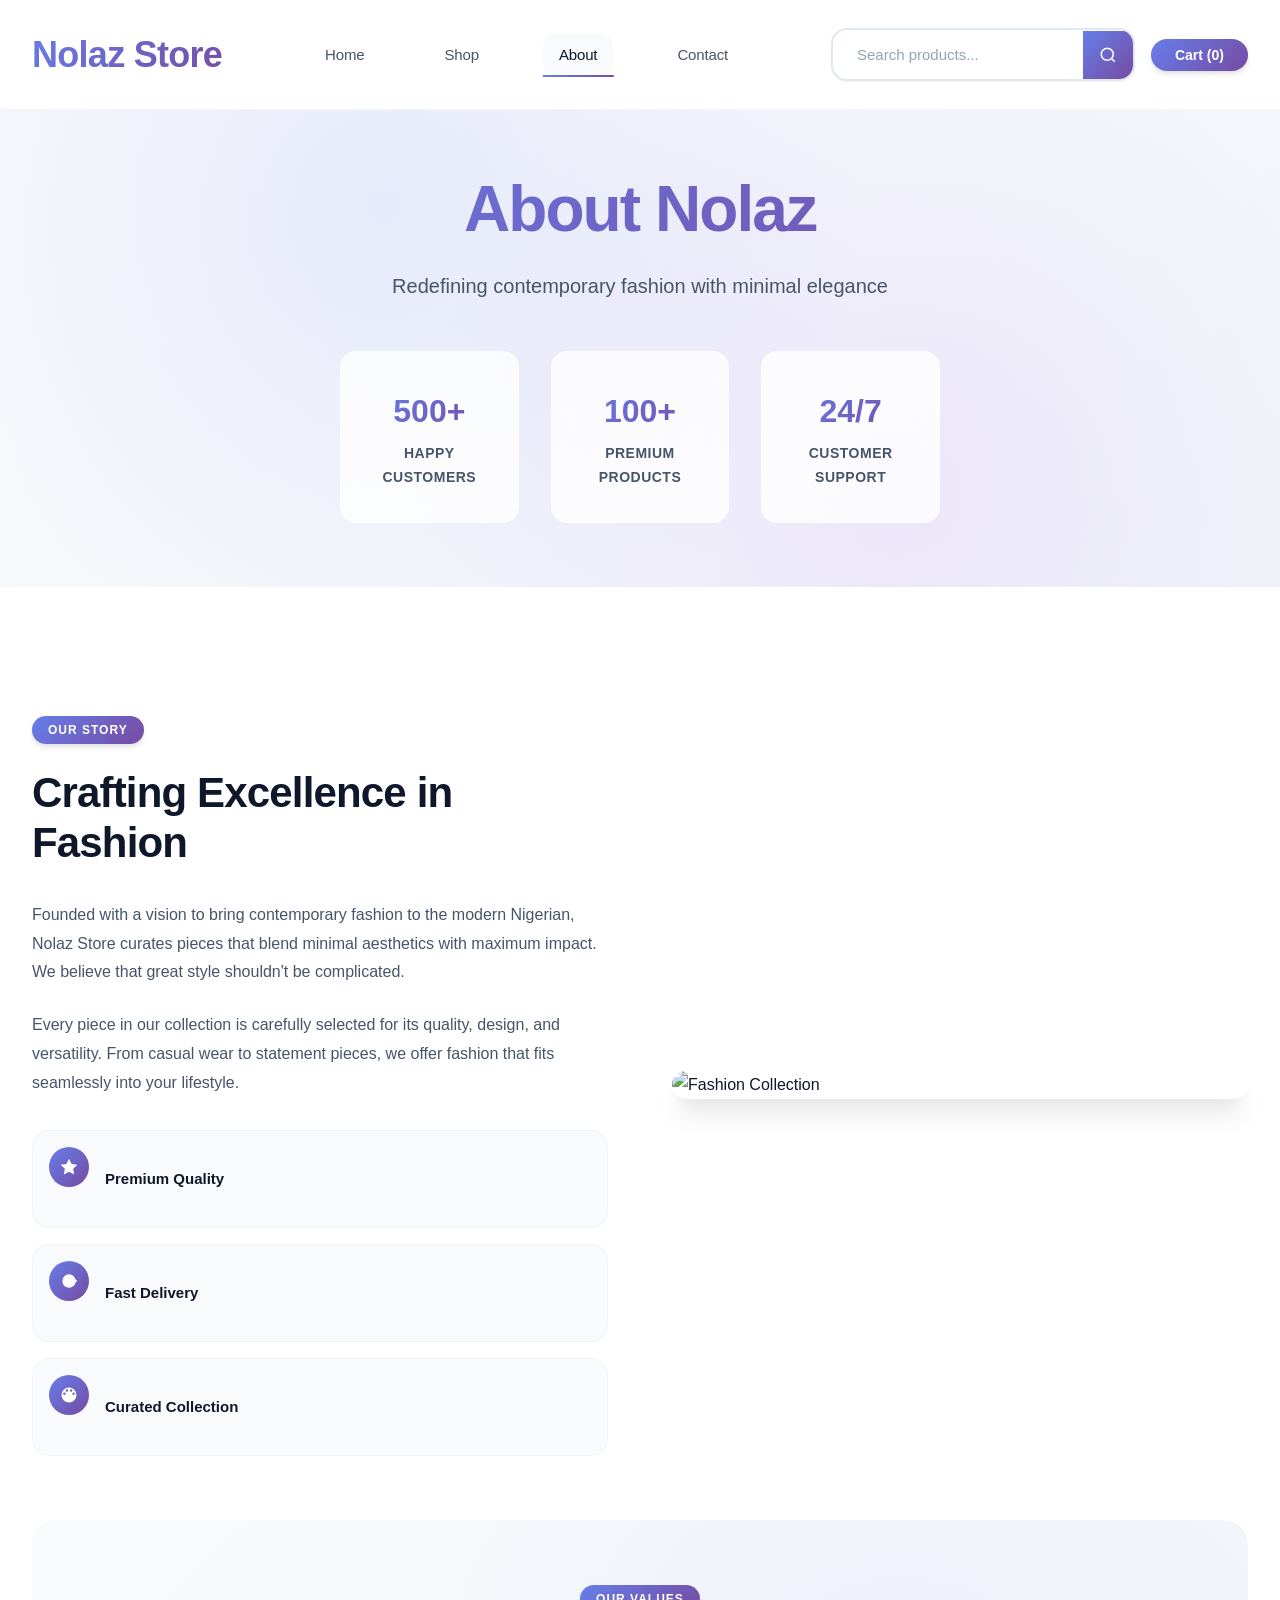
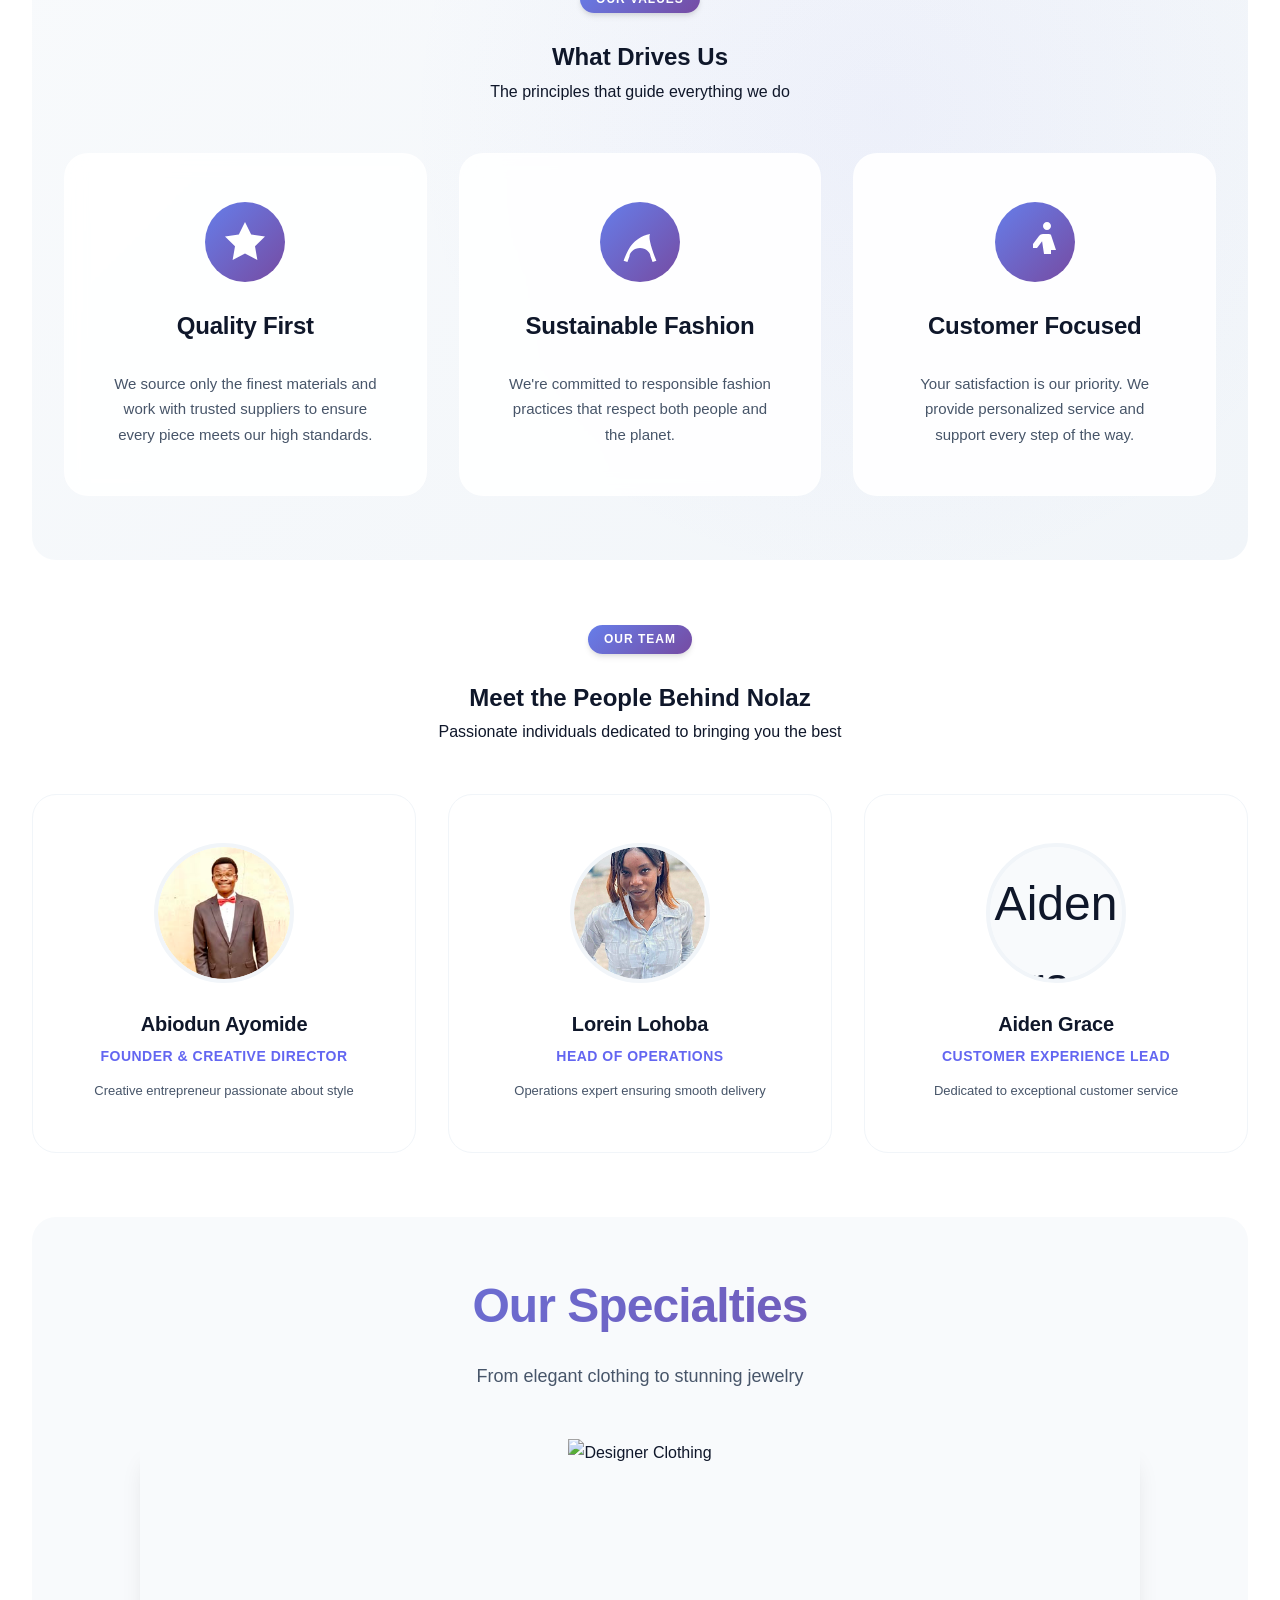
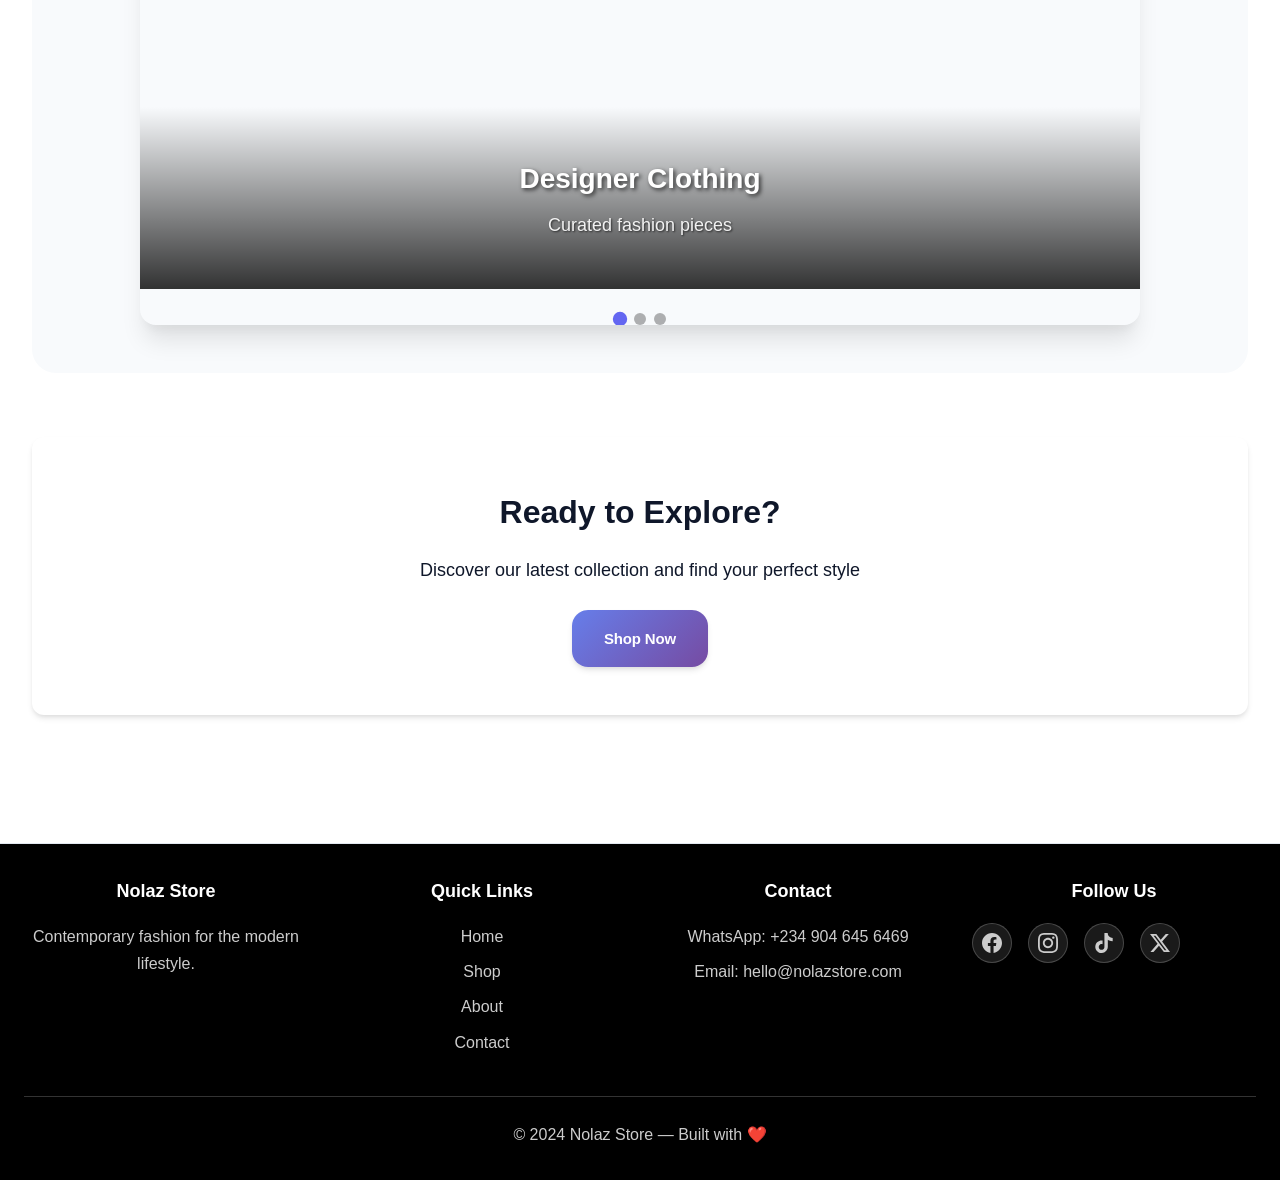
==== commit 5d7909c0: "Update website: improved mobile responsiveness, fixed header display, added user authentication, and" ====
--- a/about.html
+++ b/about.html
@@ -20,50 +20,115 @@
 <a href="contact.html">Contact</a>
 </nav>
 <div class="header-actions">
+<div class="search-container">
+<input type="text" id="searchInput" placeholder="Search products..." class="search-input">
+<button class="search-btn">
+<svg width="16" height="16" viewBox="0 0 24 24" fill="none" stroke="currentColor" stroke-width="2">
+<circle cx="11" cy="11" r="8"></circle>
+<path d="m21 21-4.35-4.35"></path>
+</svg>
+</button>
+</div>
 <button id="cartBtn" class="cart-btn">
 Cart (<span id="cartCount">0</span>)
 </button>
-<a href="admin.html" class="btn">Login</a>
 </div>
 </div>
 </header>
 
-<main class="container">
-<section class="page-header">
+<section class="hero-about">
+<div class="hero-about-content">
 <h1>About Nolaz</h1>
 <p>Redefining contemporary fashion with minimal elegance</p>
-</section>
-
+<div class="hero-stats">
+<div class="stat">
+<h3>500+</h3>
+<p>Happy Customers</p>
+</div>
+<div class="stat">
+<h3>100+</h3>
+<p>Premium Products</p>
+</div>
+<div class="stat">
+<h3>24/7</h3>
+<p>Customer Support</p>
+</div>
+</div>
+</div>
+</section>
+
+<main class="container">
 <section class="about-content">
 <div class="about-grid">
 <div class="about-text">
-<h2>Our Story</h2>
+<div class="section-badge">Our Story</div>
+<h2>Crafting Excellence in Fashion</h2>
 <p>Founded with a vision to bring contemporary fashion to the modern Nigerian, Nolaz Store curates pieces that blend minimal aesthetics with maximum impact. We believe that great style shouldn't be complicated.</p>
 <p>Every piece in our collection is carefully selected for its quality, design, and versatility. From casual wear to statement pieces, we offer fashion that fits seamlessly into your lifestyle.</p>
+<div class="about-features">
+<div class="feature-item">
+<div class="feature-icon">
+<svg width="20" height="20" viewBox="0 0 24 24" fill="currentColor">
+<path d="M12 2l3.09 6.26L22 9.27l-5 4.87 1.18 6.88L12 17.77l-6.18 3.25L7 14.14 2 9.27l6.91-1.01L12 2z"/>
+</svg>
+</div>
+<span>Premium Quality</span>
+</div>
+<div class="feature-item">
+<div class="feature-icon">
+<svg width="20" height="20" viewBox="0 0 24 24" fill="currentColor">
+<path d="M13,12H20L16.5,9.5L17.92,8.08L21.84,12L17.92,15.92L16.5,14.5L20,12H13V10M4,12A8,8 0 0,1 12,4A8,8 0 0,1 20,12A8,8 0 0,1 12,20A8,8 0 0,1 4,12Z"/>
+</svg>
+</div>
+<span>Fast Delivery</span>
+</div>
+<div class="feature-item">
+<div class="feature-icon">
+<svg width="20" height="20" viewBox="0 0 24 24" fill="currentColor">
+<path d="M17.5,12A1.5,1.5 0 0,1 16,10.5A1.5,1.5 0 0,1 17.5,9A1.5,1.5 0 0,1 19,10.5A1.5,1.5 0 0,1 17.5,12M14.5,8A1.5,1.5 0 0,1 13,6.5A1.5,1.5 0 0,1 14.5,5A1.5,1.5 0 0,1 16,6.5A1.5,1.5 0 0,1 14.5,8M9.5,8A1.5,1.5 0 0,1 8,6.5A1.5,1.5 0 0,1 9.5,5A1.5,1.5 0 0,1 11,6.5A1.5,1.5 0 0,1 9.5,8M6.5,12A1.5,1.5 0 0,1 5,10.5A1.5,1.5 0 0,1 6.5,9A1.5,1.5 0 0,1 8,10.5A1.5,1.5 0 0,1 6.5,12M12,3A9,9 0 0,0 3,12A9,9 0 0,0 12,21A9,9 0 0,0 21,12A9,9 0 0,0 12,3Z"/>
+</svg>
+</div>
+<span>Curated Collection</span>
+</div>
+</div>
 </div>
 <div class="about-image">
-<div class="placeholder-image">
-<span>Our Story</span>
-</div>
+<img src="https://images.unsplash.com/photo-1441986300917-64674bd600d8?w=600&h=400&fit=crop" alt="Fashion Collection" class="about-img">
 </div>
 </div>
 </section>
 
 <section class="values">
-<h2>Our Values</h2>
+<div class="section-header">
+<div class="section-badge">Our Values</div>
+<h2>What Drives Us</h2>
+<p>The principles that guide everything we do</p>
+</div>
 <div class="values-grid">
 <div class="value-card">
-<div class="value-icon"></div>
+<div class="value-icon">
+<svg width="48" height="48" viewBox="0 0 24 24" fill="currentColor">
+<path d="M12 2l3.09 6.26L22 9.27l-5 4.87 1.18 6.88L12 17.77l-6.18 3.25L7 14.14 2 9.27l6.91-1.01L12 2z"/>
+</svg>
+</div>
 <h3>Quality First</h3>
 <p>We source only the finest materials and work with trusted suppliers to ensure every piece meets our high standards.</p>
 </div>
 <div class="value-card">
-<div class="value-icon"></div>
+<div class="value-icon">
+<svg width="48" height="48" viewBox="0 0 24 24" fill="currentColor">
+<path d="M17 8C8 10 5.9 16.17 3.82 21.34l1.89.66.95-2.66c.03-.08.06-.17.09-.25C6.84 17.25 9 15 12 15s5.16 2.25 5.25 4.09c.03.08.06.17.09.25l.95 2.66 1.89-.66C18.1 16.17 16 10 17 8z"/>
+</svg>
+</div>
 <h3>Sustainable Fashion</h3>
 <p>We're committed to responsible fashion practices that respect both people and the planet.</p>
 </div>
 <div class="value-card">
-<div class="value-icon"></div>
+<div class="value-icon">
+<svg width="48" height="48" viewBox="0 0 24 24" fill="currentColor">
+<path d="M16 4c0-1.11.89-2 2-2s2 .89 2 2-.89 2-2 2-2-.89-2-2zm4 18v-6h2.5l-2.54-7.63A1.5 1.5 0 0 0 18.54 8H16c-.8 0-1.54.37-2 1l-3 4v2h2l2.54-3.4L16.5 18H20z"/>
+</svg>
+</div>
 <h3>Customer Focused</h3>
 <p>Your satisfaction is our priority. We provide personalized service and support every step of the way.</p>
 </div>
@@ -71,28 +136,68 @@
 </section>
 
 <section class="team">
-<h2>Meet Our Team</h2>
+<div class="section-header">
+<div class="section-badge">Our Team</div>
+<h2>Meet the People Behind Nolaz</h2>
+<p>Passionate individuals dedicated to bringing you the best</p>
+</div>
 <div class="team-grid">
 <div class="team-member">
 <div class="member-image">
 <img src="image/pppppppp.jpg" alt="Abiodun Ayomide">
-</div>
+<div class="member-overlay">
+<div class="member-social">
+<a href="#" class="social-link-small">
+<svg width="16" height="16" viewBox="0 0 24 24" fill="currentColor">
+<path d="M19 3a2 2 0 0 1 2 2v14a2 2 0 0 1-2 2H5a2 2 0 0 1-2-2V5a2 2 0 0 1 2-2h14m-.5 15.5v-5.3a3.26 3.26 0 0 0-3.26-3.26c-.85 0-1.84.52-2.32 1.3v-1.11h-2.79v8.37h2.79v-4.93c0-.77.62-1.4 1.39-1.4a1.4 1.4 0 0 1 1.4 1.4v4.93h2.79M6.88 8.56a1.68 1.68 0 0 0 1.68-1.68c0-.93-.75-1.69-1.68-1.69a1.69 1.69 0 0 0-1.69 1.69c0 .93.76 1.68 1.69 1.68m1.39 9.94v-8.37H5.5v8.37h2.77z"/>
+</svg>
+</a>
+</div>
+</div>
+</div>
+<div class="member-info">
 <h3>Abiodun Ayomide</h3>
 <p>Founder & Creative Director</p>
+<span class="member-bio">Creative entrepreneur passionate about style</span>
+</div>
 </div>
 <div class="team-member">
 <div class="member-image">
 <img src="image/milda.jpeg" alt="Lorein Lohoba">
-</div>
+<div class="member-overlay">
+<div class="member-social">
+<a href="#" class="social-link-small">
+<svg width="16" height="16" viewBox="0 0 24 24" fill="currentColor">
+<path d="M19 3a2 2 0 0 1 2 2v14a2 2 0 0 1-2 2H5a2 2 0 0 1-2-2V5a2 2 0 0 1 2-2h14m-.5 15.5v-5.3a3.26 3.26 0 0 0-3.26-3.26c-.85 0-1.84.52-2.32 1.3v-1.11h-2.79v8.37h2.79v-4.93c0-.77.62-1.4 1.39-1.4a1.4 1.4 0 0 1 1.4 1.4v4.93h2.79M6.88 8.56a1.68 1.68 0 0 0 1.68-1.68c0-.93-.75-1.69-1.68-1.69a1.69 1.69 0 0 0-1.69 1.69c0 .93.76 1.68 1.69 1.68m1.39 9.94v-8.37H5.5v8.37h2.77z"/>
+</svg>
+</a>
+</div>
+</div>
+</div>
+<div class="member-info">
 <h3>Lorein Lohoba</h3>
 <p>Head of Operations</p>
+<span class="member-bio">Operations expert ensuring smooth delivery</span>
+</div>
 </div>
 <div class="team-member">
 <div class="member-image">
-<span></span>
-</div>
+<img src="https://images.unsplash.com/photo-1494790108755-2616b612b786?w=300&h=300&fit=crop&crop=face" alt="Aiden Grace">
+<div class="member-overlay">
+<div class="member-social">
+<a href="#" class="social-link-small">
+<svg width="16" height="16" viewBox="0 0 24 24" fill="currentColor">
+<path d="M19 3a2 2 0 0 1 2 2v14a2 2 0 0 1-2 2H5a2 2 0 0 1-2-2V5a2 2 0 0 1 2-2h14m-.5 15.5v-5.3a3.26 3.26 0 0 0-3.26-3.26c-.85 0-1.84.52-2.32 1.3v-1.11h-2.79v8.37h2.79v-4.93c0-.77.62-1.4 1.39-1.4a1.4 1.4 0 0 1 1.4 1.4v4.93h2.79M6.88 8.56a1.68 1.68 0 0 0 1.68-1.68c0-.93-.75-1.69-1.68-1.69a1.69 1.69 0 0 0-1.69 1.69c0 .93.76 1.68 1.69 1.68m1.39 9.94v-8.37H5.5v8.37h2.77z"/>
+</svg>
+</a>
+</div>
+</div>
+</div>
+<div class="member-info">
 <h3>Aiden Grace</h3>
 <p>Customer Experience Lead</p>
+<span class="member-bio">Dedicated to exceptional customer service</span>
+</div>
 </div>
 </div>
 </section>
@@ -161,6 +266,31 @@
 <p>WhatsApp: +234 904 645 6469</p>
 <p>Email: hello@nolazstore.com</p>
 </div>
+<div class="footer-section">
+<h4>Follow Us</h4>
+<div class="social-links">
+<a href="#" class="social-link" aria-label="Facebook">
+<svg width="20" height="20" viewBox="0 0 24 24" fill="currentColor">
+<path d="M24 12.073c0-6.627-5.373-12-12-12s-12 5.373-12 12c0 5.99 4.388 10.954 10.125 11.854v-8.385H7.078v-3.47h3.047V9.43c0-3.007 1.792-4.669 4.533-4.669 1.312 0 2.686.235 2.686.235v2.953H15.83c-1.491 0-1.956.925-1.956 1.874v2.25h3.328l-.532 3.47h-2.796v8.385C19.612 23.027 24 18.062 24 12.073z"/>
+</svg>
+</a>
+<a href="#" class="social-link" aria-label="Instagram">
+<svg width="20" height="20" viewBox="0 0 24 24" fill="currentColor">
+<path d="M12 2.163c3.204 0 3.584.012 4.85.07 3.252.148 4.771 1.691 4.919 4.919.058 1.265.069 1.645.069 4.849 0 3.205-.012 3.584-.069 4.849-.149 3.225-1.664 4.771-4.919 4.919-1.266.058-1.644.07-4.85.07-3.204 0-3.584-.012-4.849-.07-3.26-.149-4.771-1.699-4.919-4.92-.058-1.265-.07-1.644-.07-4.849 0-3.204.013-3.583.07-4.849.149-3.227 1.664-4.771 4.919-4.919 1.266-.057 1.645-.069 4.849-.069zm0-2.163c-3.259 0-3.667.014-4.947.072-4.358.2-6.78 2.618-6.98 6.98-.059 1.281-.073 1.689-.073 4.948 0 3.259.014 3.668.072 4.948.2 4.358 2.618 6.78 6.98 6.98 1.281.058 1.689.072 4.948.072 3.259 0 3.668-.014 4.948-.072 4.354-.2 6.782-2.618 6.979-6.98.059-1.28.073-1.689.073-4.948 0-3.259-.014-3.667-.072-4.947-.196-4.354-2.617-6.78-6.979-6.98-1.281-.059-1.69-.073-4.949-.073zm0 5.838c-3.403 0-6.162 2.759-6.162 6.162s2.759 6.163 6.162 6.163 6.162-2.759 6.162-6.163c0-3.403-2.759-6.162-6.162-6.162zm0 10.162c-2.209 0-4-1.79-4-4 0-2.209 1.791-4 4-4s4 1.791 4 4c0 2.21-1.791 4-4 4zm6.406-11.845c-.796 0-1.441.645-1.441 1.44s.645 1.44 1.441 1.44c.795 0 1.439-.645 1.439-1.44s-.644-1.44-1.439-1.44z"/>
+</svg>
+</a>
+<a href="#" class="social-link" aria-label="TikTok">
+<svg width="20" height="20" viewBox="0 0 24 24" fill="currentColor">
+<path d="M12.525.02c1.31-.02 2.61-.01 3.91-.02.08 1.53.63 3.09 1.75 4.17 1.12 1.11 2.7 1.62 4.24 1.79v4.03c-1.44-.05-2.89-.35-4.2-.97-.57-.26-1.1-.59-1.62-.93-.01 2.92.01 5.84-.02 8.75-.08 1.4-.54 2.79-1.35 3.94-1.31 1.92-3.58 3.17-5.91 3.21-1.43.08-2.86-.31-4.08-1.03-2.02-1.19-3.44-3.37-3.65-5.71-.02-.5-.03-1-.01-1.49.18-1.9 1.12-3.72 2.58-4.96 1.66-1.44 3.98-2.13 6.15-1.72.02 1.48-.04 2.96-.04 4.44-.99-.32-2.15-.23-3.02.37-.63.41-1.11 1.04-1.36 1.75-.21.51-.15 1.07-.14 1.61.24 1.64 1.82 3.02 3.5 2.87 1.12-.01 2.19-.66 2.77-1.61.19-.33.4-.67.41-1.06.1-1.79.06-3.57.07-5.36.01-4.03-.01-8.05.02-12.07z"/>
+</svg>
+</a>
+<a href="#" class="social-link" aria-label="Twitter X">
+<svg width="20" height="20" viewBox="0 0 24 24" fill="currentColor">
+<path d="M18.901 1.153h3.68l-8.04 9.19L24 22.846h-7.406l-5.8-7.584-6.638 7.584H.474l8.6-9.83L0 1.154h7.594l5.243 6.932ZM17.61 20.644h2.039L6.486 3.24H4.298Z"/>
+</svg>
+</a>
+</div>
+</div>
 </div>
 <div class="footer-bottom">
 <p>© 2024 Nolaz Store — Built with ❤️</p>
@@ -184,8 +314,13 @@
 </div>
 </div>
 
+<script src="https://www.gstatic.com/firebasejs/9.0.0/firebase-app-compat.js"></script>
+<script src="https://www.gstatic.com/firebasejs/9.0.0/firebase-auth-compat.js"></script>
+<script src="https://www.gstatic.com/firebasejs/9.0.0/firebase-firestore-compat.js"></script>
+<script src="firebase-config.js"></script>
+<script src="simple-auth.js"></script>
+
 <script src="visitor-tracker.js"></script>
-<script src="security.js"></script>
 <script src="mobile.js"></script>
 <script src="cart.js"></script>
 <script>
--- a/style.css
+++ b/style.css
@@ -155,6 +155,140 @@
   white-space: nowrap;
 }
 
+/* Search Container */
+.search-container {
+  display: flex;
+  align-items: center;
+  background: var(--card);
+  border: 2px solid var(--border);
+  border-radius: var(--radius-lg);
+  overflow: hidden;
+  transition: all 0.3s ease;
+  box-shadow: var(--shadow-sm);
+  max-width: 400px;
+}
+
+.search-container:focus-within {
+  border-color: var(--primary);
+  box-shadow: 0 0 0 3px rgba(99, 102, 241, 0.1);
+  transform: translateY(-1px);
+}
+
+.search-input {
+  border: none;
+  outline: none;
+  padding: var(--spacing-md) var(--spacing-lg);
+  font-size: 15px;
+  background: transparent;
+  color: var(--text);
+  min-width: 250px;
+  flex: 1;
+  font-weight: 400;
+}
+
+.search-input::placeholder {
+  color: var(--text-muted);
+  font-weight: 400;
+}
+
+.search-btn {
+  background: var(--gradient-primary);
+  border: none;
+  padding: var(--spacing-md);
+  color: white;
+  cursor: pointer;
+  transition: all 0.3s ease;
+  display: flex;
+  align-items: center;
+  justify-content: center;
+  min-width: 48px;
+  height: 48px;
+}
+
+.search-btn:hover {
+  background: var(--gradient-accent);
+  transform: scale(1.05);
+}
+
+.search-btn:active {
+  transform: scale(0.95);
+}
+
+.search-btn svg {
+  width: 18px;
+  height: 18px;
+}
+
+/* Categories Grid */
+.categories-grid {
+  display: grid;
+  grid-template-columns: repeat(auto-fit, minmax(200px, 1fr));
+  gap: var(--spacing-xl);
+  margin-top: var(--spacing-2xl);
+}
+
+.category-card {
+  background: var(--card);
+  border-radius: var(--radius-lg);
+  overflow: hidden;
+  transition: all 0.4s cubic-bezier(0.4, 0, 0.2, 1);
+  cursor: pointer;
+  border: 1px solid var(--border-light);
+  position: relative;
+  group: category;
+}
+
+.category-card::before {
+  content: '';
+  position: absolute;
+  top: 0;
+  left: 0;
+  right: 0;
+  bottom: 0;
+  background: var(--gradient-primary);
+  opacity: 0;
+  transition: opacity 0.3s ease;
+  z-index: 1;
+}
+
+.category-card:hover {
+  transform: translateY(-8px) scale(1.02);
+  box-shadow: var(--shadow-xl);
+  border-color: var(--primary-light);
+}
+
+.category-card:hover::before {
+  opacity: 0.1;
+}
+
+.category-card img {
+  width: 100%;
+  height: 150px;
+  object-fit: cover;
+  transition: transform 0.4s ease;
+}
+
+.category-card:hover img {
+  transform: scale(1.1);
+}
+
+.category-card h4 {
+  padding: var(--spacing-lg);
+  margin: 0;
+  font-size: 18px;
+  font-weight: 700;
+  text-align: center;
+  color: var(--text);
+  position: relative;
+  z-index: 2;
+  background: var(--card);
+  transition: color 0.3s ease;
+}
+
+.category-card:hover h4 {
+  color: var(--primary);
+}
+
 /* Cart Button */
 .cart-btn {
   background: var(--gradient-primary);
@@ -267,9 +401,10 @@
 .hero {
   text-align: center;
   margin-bottom: var(--spacing-3xl);
-  padding: var(--spacing-3xl) 0;
+  padding: calc(var(--spacing-3xl) + 80px) 0 var(--spacing-3xl) 0;
   position: relative;
   overflow: hidden;
+  min-height: 60vh;
 }
 
 .hero::before {
@@ -476,31 +611,38 @@
 .billboard-ad {
   width: 100%;
   margin: 0;
-  padding: 0;
-  background: #000;
+  padding: var(--spacing-lg) 0;
+  background: linear-gradient(135deg, var(--bg-secondary) 0%, var(--bg-tertiary) 100%);
+  border-bottom: 1px solid var(--border-light);
 }
 
 .billboard-container {
-  max-width: 100%;
+  max-width: var(--max-width);
   margin: 0 auto;
   position: relative;
   overflow: hidden;
+  border-radius: var(--radius-xl);
+  box-shadow: var(--shadow-lg);
 }
 
 .billboard-image {
   width: 100%;
-  height: 250px;
-  object-fit: contain;
+  height: 300px;
+  object-fit: cover;
   display: block;
-  background: #f8fafc;
+  border-radius: var(--radius-xl);
+  transition: transform 0.3s ease;
+}
+
+.billboard-container:hover .billboard-image {
+  transform: scale(1.02);
 }
 
 /* Video Advertisement Section */
 .video-ad-section {
-  margin: var(--spacing-3xl) 0;
-  padding: var(--spacing-lg);
-  background: var(--bg-secondary);
-  border-radius: var(--radius-xl);
+  margin: var(--spacing-2xl) 0;
+  padding: 0;
+  background: transparent;
   text-align: center;
 }
 
@@ -510,7 +652,7 @@
   position: relative;
   border-radius: var(--radius-lg);
   overflow: hidden;
-  box-shadow: var(--shadow-xl);
+  box-shadow: var(--shadow-lg);
 }
 
 .ad-video {
@@ -660,6 +802,14 @@
   margin-top: var(--spacing-2xl);
 }
 
+/* Featured Products Grid - Home Page */
+#featuredProducts {
+  display: grid;
+  grid-template-columns: repeat(auto-fill, minmax(320px, 1fr));
+  gap: var(--spacing-xl);
+  margin-top: var(--spacing-2xl);
+}
+
 .card {
   background: var(--card);
   border-radius: var(--radius-lg);
@@ -704,8 +854,9 @@
 .card img {
   width: 100%;
   height: 100%;
-  object-fit: cover;
+  object-fit: contain;
   transition: transform 0.4s ease;
+  background: var(--bg-secondary);
 }
 
 .card:hover img {
@@ -716,7 +867,7 @@
   position: absolute;
   top: var(--spacing-md);
   right: var(--spacing-md);
-  background: var(--gradient-secondary);
+  background: var(--gradient-primary);
   color: white;
   padding: var(--spacing-xs) var(--spacing-sm);
   border-radius: var(--radius);
@@ -724,6 +875,15 @@
   font-weight: 600;
   text-transform: uppercase;
   letter-spacing: 0.5px;
+  cursor: pointer;
+  transition: all 0.3s ease;
+  z-index: 2;
+}
+
+.card-badge:hover {
+  background: var(--gradient-accent);
+  transform: scale(1.05);
+  box-shadow: var(--shadow);
 }
 
 .card-content {
@@ -1058,6 +1218,103 @@
   background-color: rgba(0, 0, 0, 0.5);
 }
 
+/* Product Details Modal */
+.product-detail-content {
+  display: grid;
+  grid-template-columns: 1fr 1fr;
+  gap: var(--spacing-xl);
+  padding: var(--spacing-xl);
+}
+
+.product-detail-image {
+  position: relative;
+}
+
+.product-detail-image img {
+  width: 100%;
+  height: 400px;
+  object-fit: cover;
+  border-radius: var(--radius-lg);
+}
+
+.product-detail-info {
+  display: flex;
+  flex-direction: column;
+  gap: var(--spacing-lg);
+}
+
+.product-category {
+  background: var(--primary-light);
+  color: var(--primary);
+  padding: var(--spacing-xs) var(--spacing-md);
+  border-radius: var(--radius);
+  font-size: 14px;
+  font-weight: 600;
+  text-transform: uppercase;
+  letter-spacing: 0.5px;
+  align-self: flex-start;
+}
+
+.product-detail-info h2 {
+  margin: 0;
+  font-size: 32px;
+  font-weight: 800;
+  color: var(--text);
+  line-height: 1.2;
+}
+
+.product-price {
+  font-size: 28px;
+  font-weight: 800;
+  background: var(--gradient-primary);
+  -webkit-background-clip: text;
+  -webkit-text-fill-color: transparent;
+  background-clip: text;
+}
+
+.product-description {
+  color: var(--text-secondary);
+  line-height: 1.7;
+  font-size: 16px;
+  margin: 0;
+}
+
+.product-actions {
+  display: flex;
+  gap: var(--spacing-md);
+  margin-top: auto;
+}
+
+.product-actions .btn {
+  flex: 1;
+  padding: var(--spacing-md) var(--spacing-lg);
+  text-align: center;
+}
+
+@media (max-width: 768px) {
+  .product-detail-content {
+    grid-template-columns: 1fr;
+    gap: var(--spacing-lg);
+    padding: var(--spacing-lg);
+  }
+  
+  .product-detail-image img {
+    height: 300px;
+  }
+  
+  .product-detail-info h2 {
+    font-size: 24px;
+  }
+  
+  .product-price {
+    font-size: 24px;
+  }
+  
+  .product-actions {
+    flex-direction: column;
+  }
+}
+
 .modal-content {
   background-color: var(--card);
   margin: 5% auto;
@@ -1178,6 +1435,55 @@
   display: flex;
   flex-direction: column;
   gap: 16px;
+}
+
+.cart-footer .btn {
+  width: 100%;
+  margin-bottom: 8px;
+  display: block !important;
+  visibility: visible !important;
+}
+
+#payNowBtn {
+  display: block !important;
+  visibility: visible !important;
+}
+
+/* Product Details Modal */
+.product-modal {
+  max-width: 800px;
+  border-radius: var(--radius-xl);
+  overflow: hidden;
+  box-shadow: var(--shadow-xl);
+}
+
+.product-details-content {
+  padding: var(--spacing-xl);
+  background: linear-gradient(135deg, var(--bg) 0%, var(--bg-secondary) 100%);
+  font-family: inherit;
+  line-height: 1.6;
+  color: var(--text);
+}
+
+.product-details-content h4 {
+  font-size: 24px;
+  font-weight: 700;
+  color: var(--text);
+  margin-bottom: var(--spacing-md);
+  background: var(--gradient-primary);
+  -webkit-background-clip: text;
+  -webkit-text-fill-color: transparent;
+  background-clip: text;
+}
+
+.product-details-content p {
+  margin-bottom: var(--spacing-sm);
+  font-size: 16px;
+}
+
+.product-details-content strong {
+  color: var(--primary);
+  font-weight: 600;
 }
 
 .cart-total {
@@ -1394,111 +1700,400 @@
 }
 
 /* About Page */
+.hero-about {
+  background: linear-gradient(135deg, var(--bg-secondary) 0%, var(--bg-tertiary) 100%);
+  padding: var(--spacing-3xl) 0;
+  text-align: center;
+  position: relative;
+  overflow: hidden;
+  margin-bottom: var(--spacing-3xl);
+}
+
+.hero-about::before {
+  content: '';
+  position: absolute;
+  top: 0;
+  left: 0;
+  right: 0;
+  bottom: 0;
+  background: radial-gradient(circle at 30% 20%, rgba(99, 102, 241, 0.1) 0%, transparent 50%),
+              radial-gradient(circle at 70% 80%, rgba(168, 85, 247, 0.1) 0%, transparent 50%);
+  z-index: 1;
+}
+
+.hero-about-content {
+  position: relative;
+  z-index: 2;
+  max-width: var(--max-width);
+  margin: 0 auto;
+  padding: 0 var(--spacing-xl);
+}
+
+.hero-about h1 {
+  font-size: clamp(36px, 6vw, 64px);
+  font-weight: 900;
+  margin: 0 0 var(--spacing-lg);
+  background: var(--gradient-primary);
+  -webkit-background-clip: text;
+  -webkit-text-fill-color: transparent;
+  background-clip: text;
+  letter-spacing: -0.03em;
+  line-height: 1.1;
+}
+
+.hero-about p {
+  font-size: 20px;
+  color: var(--text-secondary);
+  margin: 0 0 var(--spacing-2xl);
+  max-width: 600px;
+  margin-left: auto;
+  margin-right: auto;
+  line-height: 1.7;
+}
+
+.hero-stats {
+  display: grid;
+  grid-template-columns: repeat(auto-fit, minmax(150px, 1fr));
+  gap: var(--spacing-xl);
+  max-width: 600px;
+  margin: 0 auto;
+}
+
+.stat {
+  background: rgba(255, 255, 255, 0.8);
+  backdrop-filter: blur(10px);
+  -webkit-backdrop-filter: blur(10px);
+  padding: var(--spacing-xl);
+  border-radius: var(--radius-lg);
+  border: 1px solid rgba(255, 255, 255, 0.2);
+  transition: all 0.3s ease;
+  position: relative;
+  overflow: hidden;
+}
+
+.stat::before {
+  content: '';
+  position: absolute;
+  top: 0;
+  left: 0;
+  right: 0;
+  bottom: 0;
+  background: var(--gradient-primary);
+  opacity: 0;
+  transition: opacity 0.3s ease;
+  z-index: -1;
+}
+
+.stat:hover {
+  transform: translateY(-4px);
+  box-shadow: var(--shadow-lg);
+}
+
+.stat:hover::before {
+  opacity: 0.1;
+}
+
+.stat h3 {
+  font-size: 32px;
+  font-weight: 800;
+  margin: 0 0 var(--spacing-xs);
+  background: var(--gradient-primary);
+  -webkit-background-clip: text;
+  -webkit-text-fill-color: transparent;
+  background-clip: text;
+}
+
+.stat p {
+  margin: 0;
+  font-size: 14px;
+  font-weight: 600;
+  color: var(--text-secondary);
+  text-transform: uppercase;
+  letter-spacing: 0.5px;
+}
+
 .about-content {
-  margin-bottom: 64px;
+  margin-bottom: var(--spacing-3xl);
 }
 
 .about-grid {
   display: grid;
   grid-template-columns: 1fr 1fr;
-  gap: 48px;
+  gap: var(--spacing-3xl);
   align-items: center;
+  margin-bottom: var(--spacing-3xl);
+}
+
+.about-text {
+  position: relative;
+}
+
+.section-badge {
+  display: inline-block;
+  background: var(--gradient-primary);
+  color: white;
+  padding: var(--spacing-xs) var(--spacing-md);
+  border-radius: var(--radius-lg);
+  font-size: 12px;
+  font-weight: 700;
+  text-transform: uppercase;
+  letter-spacing: 1px;
+  margin-bottom: var(--spacing-lg);
+  box-shadow: var(--shadow);
 }
 
 .about-text h2 {
-  margin: 0 0 24px;
-  font-size: 32px;
+  margin: 0 0 var(--spacing-xl);
+  font-size: clamp(28px, 4vw, 42px);
+  font-weight: 800;
+  color: var(--text);
+  line-height: 1.2;
+  letter-spacing: -0.02em;
 }
 
 .about-text p {
-  margin-bottom: 16px;
-  line-height: 1.7;
-}
-
-.about-image,
-.placeholder-image {
-  background: var(--bg);
-  border-radius: var(--radius);
-  height: 300px;
+  margin-bottom: var(--spacing-lg);
+  line-height: 1.8;
+  color: var(--text-secondary);
+  font-size: 16px;
+}
+
+.about-features {
+  display: flex;
+  flex-direction: column;
+  gap: var(--spacing-md);
+  margin-top: var(--spacing-xl);
+}
+
+.feature-item {
+  display: flex;
+  align-items: center;
+  gap: var(--spacing-md);
+  padding: var(--spacing-md);
+  background: var(--bg-secondary);
+  border-radius: var(--radius-lg);
+  transition: all 0.3s ease;
+  border: 1px solid var(--border-light);
+}
+
+.feature-item:hover {
+  background: var(--card);
+  transform: translateX(8px);
+  box-shadow: var(--shadow);
+  border-color: var(--primary-light);
+}
+
+.feature-icon {
   display: flex;
   align-items: center;
   justify-content: center;
-  color: var(--muted);
-  font-size: 18px;
+  width: 40px;
+  height: 40px;
+  background: var(--gradient-primary);
+  border-radius: 50%;
+  color: white;
+  flex-shrink: 0;
+}
+
+.feature-item span {
+  font-weight: 600;
+  color: var(--text);
+  font-size: 15px;
+}
+
+.about-image {
+  position: relative;
+  border-radius: var(--radius-xl);
+  overflow: hidden;
+  box-shadow: var(--shadow-xl);
+  transition: all 0.3s ease;
+}
+
+.about-image:hover {
+  transform: translateY(-8px) scale(1.02);
+  box-shadow: 0 25px 50px -12px rgba(0, 0, 0, 0.25);
+}
+
+.about-img {
+  width: 100%;
+  height: 400px;
+  object-fit: cover;
+  transition: transform 0.3s ease;
+}
+
+.about-image:hover .about-img {
+  transform: scale(1.05);
 }
 
 .values {
-  margin-bottom: 64px;
-}
-
-.values h2 {
-  text-align: center;
-  margin-bottom: 32px;
-  font-size: 32px;
+  margin-bottom: var(--spacing-3xl);
+  padding: var(--spacing-3xl) 0;
+  background: linear-gradient(135deg, var(--bg-secondary) 0%, var(--bg-tertiary) 100%);
+  border-radius: var(--radius-xl);
+  position: relative;
+  overflow: hidden;
+}
+
+.values::before {
+  content: '';
+  position: absolute;
+  top: 0;
+  left: 0;
+  right: 0;
+  bottom: 0;
+  background: radial-gradient(circle at 70% 30%, rgba(99, 102, 241, 0.05) 0%, transparent 50%);
+  z-index: 1;
+}
+
+.values .section-header {
+  position: relative;
+  z-index: 2;
+  margin-bottom: var(--spacing-2xl);
 }
 
 .values-grid {
   display: grid;
-  grid-template-columns: repeat(auto-fit, minmax(280px, 1fr));
-  gap: 32px;
+  grid-template-columns: repeat(auto-fit, minmax(320px, 1fr));
+  gap: var(--spacing-xl);
+  position: relative;
+  z-index: 2;
+  max-width: var(--max-width);
+  margin: 0 auto;
+  padding: 0 var(--spacing-xl);
 }
 
 .value-card {
   text-align: center;
-  padding: 32px 24px;
-  background: var(--card);
-  border-radius: var(--radius);
-  box-shadow: var(--shadow);
+  padding: var(--spacing-2xl);
+  background: rgba(255, 255, 255, 0.9);
+  backdrop-filter: blur(10px);
+  -webkit-backdrop-filter: blur(10px);
+  border-radius: var(--radius-xl);
+  border: 1px solid rgba(255, 255, 255, 0.2);
+  transition: all 0.4s cubic-bezier(0.4, 0, 0.2, 1);
+  position: relative;
+  overflow: hidden;
+}
+
+.value-card::before {
+  content: '';
+  position: absolute;
+  top: 0;
+  left: 0;
+  right: 0;
+  bottom: 0;
+  background: var(--gradient-primary);
+  opacity: 0;
+  transition: opacity 0.3s ease;
+  z-index: -1;
+}
+
+.value-card:hover {
+  transform: translateY(-12px) scale(1.03);
+  box-shadow: 0 25px 50px -12px rgba(0, 0, 0, 0.25);
+}
+
+.value-card:hover::before {
+  opacity: 0.1;
 }
 
 .value-icon {
-  font-size: 48px;
-  margin-bottom: 16px;
+  display: flex;
+  align-items: center;
+  justify-content: center;
+  width: 80px;
+  height: 80px;
+  background: var(--gradient-primary);
+  border-radius: 50%;
+  color: white;
+  margin: 0 auto var(--spacing-lg);
+  transition: all 0.3s ease;
+}
+
+.value-card:hover .value-icon {
+  transform: scale(1.1) rotate(5deg);
+  background: var(--gradient-accent);
 }
 
 .value-card h3 {
-  margin: 0 0 16px;
-  font-size: 20px;
+  margin: 0 0 var(--spacing-lg);
+  font-size: 24px;
+  font-weight: 700;
+  color: var(--text);
+  letter-spacing: -0.01em;
 }
 
 .value-card p {
   margin: 0;
-  color: var(--muted);
-  line-height: 1.6;
+  color: var(--text-secondary);
+  line-height: 1.7;
+  font-size: 15px;
 }
 
 /* Team Section */
 .team {
-  margin-bottom: 64px;
-}
-
-.team h2 {
-  text-align: center;
-  margin-bottom: 32px;
-  font-size: 32px;
+  margin-bottom: var(--spacing-3xl);
 }
 
 .team-grid {
   display: grid;
-  grid-template-columns: repeat(auto-fit, minmax(200px, 1fr));
-  gap: 32px;
+  grid-template-columns: repeat(auto-fit, minmax(280px, 1fr));
+  gap: var(--spacing-xl);
 }
 
 .team-member {
   text-align: center;
+  background: var(--card);
+  padding: var(--spacing-2xl);
+  border-radius: var(--radius-xl);
+  border: 1px solid var(--border-light);
+  transition: all 0.4s cubic-bezier(0.4, 0, 0.2, 1);
+  position: relative;
+  overflow: hidden;
+}
+
+.team-member::before {
+  content: '';
+  position: absolute;
+  top: 0;
+  left: 0;
+  right: 0;
+  bottom: 0;
+  background: var(--gradient-primary);
+  opacity: 0;
+  transition: opacity 0.3s ease;
+  z-index: -1;
+}
+
+.team-member:hover {
+  transform: translateY(-8px) scale(1.02);
+  box-shadow: var(--shadow-xl);
+  border-color: var(--primary-light);
+}
+
+.team-member:hover::before {
+  opacity: 0.05;
 }
 
 .member-image {
-  width: 120px;
-  height: 120px;
+  width: 140px;
+  height: 140px;
   border-radius: 50%;
-  background: var(--bg);
+  background: var(--bg-secondary);
   display: flex;
   align-items: center;
   justify-content: center;
   font-size: 48px;
-  margin: 0 auto 16px;
+  margin: 0 auto var(--spacing-lg);
   overflow: hidden;
+  position: relative;
+  border: 4px solid var(--border-light);
+  transition: all 0.3s ease;
+}
+
+.team-member:hover .member-image {
+  border-color: var(--primary);
+  transform: scale(1.05);
 }
 
 .member-image img {
@@ -1506,59 +2101,367 @@
   height: 100%;
   object-fit: cover;
   border-radius: 50%;
+  transition: transform 0.3s ease;
+}
+
+.team-member:hover .member-image img {
+  transform: scale(1.1);
+}
+
+.member-overlay {
+  position: absolute;
+  top: 0;
+  left: 0;
+  right: 0;
+  bottom: 0;
+  background: rgba(0, 0, 0, 0.8);
+  border-radius: 50%;
+  display: flex;
+  align-items: center;
+  justify-content: center;
+  opacity: 0;
+  transition: all 0.3s ease;
+}
+
+.member-image:hover .member-overlay {
+  opacity: 1;
+}
+
+.member-social {
+  display: flex;
+  gap: var(--spacing-sm);
+}
+
+.social-link-small {
+  display: flex;
+  align-items: center;
+  justify-content: center;
+  width: 36px;
+  height: 36px;
+  background: rgba(255, 255, 255, 0.2);
+  border-radius: 50%;
+  color: white;
+  text-decoration: none;
+  transition: all 0.3s ease;
+  backdrop-filter: blur(10px);
+  -webkit-backdrop-filter: blur(10px);
+}
+
+.social-link-small:hover {
+  background: var(--primary);
+  transform: scale(1.1);
+}
+
+.member-info {
+  position: relative;
+  z-index: 2;
 }
 
 .team-member h3 {
-  margin: 0 0 8px;
-  font-size: 18px;
+  margin: 0 0 var(--spacing-xs);
+  font-size: 20px;
+  font-weight: 700;
+  color: var(--text);
+  letter-spacing: -0.01em;
 }
 
 .team-member p {
-  margin: 0;
-  color: var(--muted);
+  margin: 0 0 var(--spacing-sm);
+  color: var(--primary);
+  font-weight: 600;
+  font-size: 14px;
+  text-transform: uppercase;
+  letter-spacing: 0.5px;
+}
+
+.member-bio {
+  color: var(--text-secondary) !important;
+  font-size: 13px !important;
+  font-weight: 400 !important;
+  text-transform: none !important;
+  letter-spacing: normal !important;
+  line-height: 1.5;
+  margin-top: var(--spacing-sm) !important;
 }
 
 /* Contact Page */
 .contact-content {
-  margin-bottom: 64px;
+  margin-bottom: var(--spacing-3xl);
 }
 
 .contact-grid {
   display: grid;
   grid-template-columns: 1fr 1fr;
-  gap: 48px;
+  gap: var(--spacing-3xl);
+  align-items: start;
+}
+
+.contact-info {
+  position: relative;
 }
 
 .contact-info h2 {
-  margin: 0 0 32px;
-  font-size: 28px;
+  margin: 0 0 var(--spacing-xl);
+  font-size: clamp(28px, 4vw, 36px);
+  font-weight: 800;
+  color: var(--text);
+  line-height: 1.2;
+  letter-spacing: -0.02em;
+}
+
+.contact-intro {
+  font-size: 16px;
+  color: var(--text-secondary);
+  line-height: 1.7;
+  margin-bottom: var(--spacing-2xl);
+}
+
+.contact-methods {
+  display: flex;
+  flex-direction: column;
+  gap: var(--spacing-xl);
 }
 
 .contact-item {
-  display: flex;
-  gap: 16px;
-  margin-bottom: 32px;
+  background: var(--card);
+  padding: var(--spacing-xl);
+  border-radius: var(--radius-xl);
+  border: 1px solid var(--border-light);
+  transition: all 0.3s ease;
+  position: relative;
+  overflow: hidden;
+}
+
+.contact-item::before {
+  content: '';
+  position: absolute;
+  top: 0;
+  left: 0;
+  right: 0;
+  bottom: 0;
+  background: var(--gradient-primary);
+  opacity: 0;
+  transition: opacity 0.3s ease;
+  z-index: -1;
+}
+
+.contact-item:hover {
+  transform: translateY(-4px);
+  box-shadow: var(--shadow-lg);
+  border-color: var(--primary-light);
+}
+
+.contact-item:hover::before {
+  opacity: 0.05;
 }
 
 .contact-icon {
-  font-size: 24px;
-  width: 40px;
-  flex-shrink: 0;
-}
-
-.contact-item h3 {
-  margin: 0 0 8px;
-  font-size: 18px;
-}
-
-.contact-item p {
-  margin: 0 0 12px;
-  color: var(--muted);
+  display: flex;
+  align-items: center;
+  justify-content: center;
+  width: 56px;
+  height: 56px;
+  border-radius: 50%;
+  margin-bottom: var(--spacing-lg);
+  transition: all 0.3s ease;
+}
+
+.contact-icon.whatsapp {
+  background: linear-gradient(135deg, #25D366 0%, #128C7E 100%);
+  color: white;
+}
+
+.contact-icon.email {
+  background: linear-gradient(135deg, #EA4335 0%, #FBBC05 100%);
+  color: white;
+}
+
+.contact-icon.location {
+  background: linear-gradient(135deg, #4285F4 0%, #34A853 100%);
+  color: white;
+}
+
+.contact-icon.hours {
+  background: linear-gradient(135deg, #9C27B0 0%, #673AB7 100%);
+  color: white;
+}
+
+.contact-item:hover .contact-icon {
+  transform: scale(1.1) rotate(5deg);
+}
+
+.contact-details h3 {
+  margin: 0 0 var(--spacing-sm);
+  font-size: 20px;
+  font-weight: 700;
+  color: var(--text);
+  letter-spacing: -0.01em;
+}
+
+.contact-details p {
+  margin: 0 0 var(--spacing-md);
+  color: var(--text-secondary);
+  font-size: 15px;
+  line-height: 1.6;
+}
+
+.contact-btn {
+  display: inline-flex;
+  align-items: center;
+  gap: var(--spacing-sm);
+  padding: var(--spacing-sm) var(--spacing-lg);
+  border-radius: var(--radius-lg);
+  text-decoration: none;
+  font-weight: 600;
+  font-size: 14px;
+  transition: all 0.3s ease;
+  border: 2px solid transparent;
+}
+
+.whatsapp-btn {
+  background: linear-gradient(135deg, #25D366 0%, #128C7E 100%);
+  color: white;
+}
+
+.whatsapp-btn:hover {
+  transform: translateY(-2px);
+  box-shadow: 0 8px 25px rgba(37, 211, 102, 0.3);
+}
+
+.email-btn {
+  background: linear-gradient(135deg, #EA4335 0%, #FBBC05 100%);
+  color: white;
+}
+
+.email-btn:hover {
+  transform: translateY(-2px);
+  box-shadow: 0 8px 25px rgba(234, 67, 53, 0.3);
+}
+
+.contact-note {
+  font-size: 13px;
+  color: var(--text-muted);
+  font-style: italic;
+}
+
+.contact-form {
+  background: var(--card);
+  padding: var(--spacing-2xl);
+  border-radius: var(--radius-xl);
+  border: 1px solid var(--border-light);
+  box-shadow: var(--shadow);
+  position: relative;
+  overflow: hidden;
+}
+
+.contact-form::before {
+  content: '';
+  position: absolute;
+  top: 0;
+  left: 0;
+  right: 0;
+  bottom: 0;
+  background: linear-gradient(135deg, rgba(99, 102, 241, 0.02) 0%, rgba(168, 85, 247, 0.02) 100%);
+  z-index: -1;
 }
 
 .contact-form h2 {
-  margin: 0 0 24px;
-  font-size: 28px;
+  margin: 0 0 var(--spacing-xl);
+  font-size: clamp(24px, 4vw, 32px);
+  font-weight: 800;
+  color: var(--text);
+  line-height: 1.2;
+  letter-spacing: -0.02em;
+}
+
+.form-group {
+  margin-bottom: var(--spacing-xl);
+}
+
+.form-group label {
+  display: block;
+  margin-bottom: var(--spacing-sm);
+  font-weight: 600;
+  color: var(--text);
+  font-size: 15px;
+}
+
+.form-group input,
+.form-group textarea,
+.form-group select {
+  width: 100%;
+  padding: var(--spacing-md) var(--spacing-lg);
+  border: 2px solid var(--border);
+  border-radius: var(--radius-lg);
+  font-size: 16px;
+  background: var(--bg);
+  color: var(--text);
+  transition: all 0.3s ease;
+  font-family: inherit;
+}
+
+.form-group input:focus,
+.form-group textarea:focus,
+.form-group select:focus {
+  outline: none;
+  border-color: var(--primary);
+  box-shadow: 0 0 0 3px rgba(99, 102, 241, 0.1);
+  transform: translateY(-1px);
+}
+
+.form-group textarea {
+  resize: vertical;
+  min-height: 120px;
+  line-height: 1.6;
+}
+
+.form-group select {
+  cursor: pointer;
+}
+
+.contact-form .btn {
+  width: 100%;
+  padding: var(--spacing-lg) var(--spacing-xl);
+  font-size: 16px;
+  font-weight: 700;
+  margin-top: var(--spacing-md);
+}
+
+.message-info {
+  background: var(--bg-secondary);
+  padding: var(--spacing-lg);
+  border-radius: var(--radius);
+  margin-bottom: var(--spacing-xl);
+  border-left: 4px solid var(--success);
+}
+
+.message-info p {
+  margin: 0 0 var(--spacing-md);
+  color: var(--text);
+  font-size: 16px;
+}
+
+.message-info ul {
+  margin: 0;
+  padding-left: var(--spacing-lg);
+  list-style: none;
+}
+
+.message-info li {
+  margin-bottom: var(--spacing-sm);
+  color: var(--text-secondary);
+  font-size: 15px;
+  line-height: 1.5;
+}
+
+@media (max-width: 768px) {
+  .message-info {
+    padding: var(--spacing-md);
+  }
+  
+  .message-info ul {
+    padding-left: var(--spacing-md);
+  }
 }
 
 /* FAQ Section */
@@ -1617,6 +2520,90 @@
   font-size: 18px;
 }
 
+/* Call Banner */
+.call-banner {
+  background: var(--gradient-primary);
+  padding: var(--spacing-xl) 0;
+  width: 100%;
+  box-shadow: var(--shadow-lg);
+}
+
+.call-banner-content {
+  display: flex;
+  align-items: center;
+  gap: var(--spacing-lg);
+  max-width: var(--max-width);
+  margin: 0 auto;
+  padding: 0 var(--spacing-xl);
+}
+
+.call-icon {
+  background: rgba(255, 255, 255, 0.2);
+  border-radius: 50%;
+  padding: var(--spacing-lg);
+  color: white;
+  flex-shrink: 0;
+}
+
+.call-info {
+  color: white;
+  flex: 1;
+}
+
+.call-info h3 {
+  margin: 0 0 var(--spacing-xs);
+  font-size: 24px;
+  font-weight: 700;
+}
+
+.call-info p {
+  margin: 0 0 var(--spacing-md);
+  opacity: 0.9;
+  font-size: 16px;
+}
+
+.call-btn {
+  display: inline-flex;
+  align-items: center;
+  gap: var(--spacing-sm);
+  background: white;
+  color: var(--primary);
+  padding: var(--spacing-md) var(--spacing-lg);
+  border-radius: var(--radius-lg);
+  text-decoration: none;
+  font-weight: 600;
+  font-size: 16px;
+  transition: all 0.3s ease;
+  box-shadow: var(--shadow);
+}
+
+.call-btn:hover {
+  transform: translateY(-2px);
+  box-shadow: var(--shadow-lg);
+  background: var(--bg-secondary);
+}
+
+@media (max-width: 768px) {
+  .call-banner {
+    padding: var(--spacing-lg);
+  }
+  
+  .call-banner-content {
+    flex-direction: column;
+    text-align: center;
+    gap: var(--spacing-md);
+  }
+  
+  .call-info h3 {
+    font-size: 20px;
+  }
+  
+  .call-btn {
+    padding: var(--spacing-sm) var(--spacing-md);
+    font-size: 14px;
+  }
+}
+
 /* Footer */
 .footer-content {
   display: grid;
@@ -1663,86 +2650,356 @@
   color: #ccc;
 }
 
+/* Social Media Links */
+.social-links {
+  display: flex;
+  gap: var(--spacing-md);
+  margin-top: var(--spacing-sm);
+}
+
+.social-link {
+  display: flex;
+  align-items: center;
+  justify-content: center;
+  width: 40px;
+  height: 40px;
+  background: rgba(255, 255, 255, 0.1);
+  border-radius: 50%;
+  color: #ccc;
+  text-decoration: none;
+  transition: all 0.3s ease;
+  border: 1px solid rgba(255, 255, 255, 0.2);
+}
+
+.social-link:hover {
+  background: var(--primary);
+  color: white;
+  transform: translateY(-2px);
+  box-shadow: 0 4px 12px rgba(99, 102, 241, 0.3);
+}
+
+.social-link svg {
+  width: 20px;
+  height: 20px;
+  transition: transform 0.3s ease;
+}
+
+.social-link:hover svg {
+  transform: scale(1.1);
+}
+
+@media (max-width: 768px) {
+  .social-links {
+    justify-content: center;
+    gap: var(--spacing-sm);
+  }
+  
+  .social-link {
+    width: 36px;
+    height: 36px;
+  }
+  
+  .social-link svg {
+    width: 18px;
+    height: 18px;
+  }
+}
+
 /* Mobile Navigation Toggle */
 .mobile-menu-toggle {
   display: none;
-  background: none;
-  border: none;
-  font-size: 28px;
+  background: var(--bg-secondary);
+  border: 1px solid var(--border);
+  font-size: 20px;
   cursor: pointer;
-  padding: 12px;
+  padding: var(--spacing-sm);
   color: var(--text);
   border-radius: var(--radius);
   transition: all 0.3s ease;
+  width: 40px;
+  height: 40px;
+  align-items: center;
+  justify-content: center;
 }
 
 .mobile-menu-toggle:hover {
-  background: var(--bg-secondary);
-  color: var(--primary);
+  background: var(--primary);
+  color: white;
+  border-color: var(--primary);
+  transform: scale(1.05);
+}
+
+.mobile-menu-toggle:active {
+  transform: scale(0.95);
 }
 
 .main-nav.mobile-open {
   display: flex;
+  animation: slideDown 0.3s ease;
+}
+
+@keyframes slideDown {
+  from {
+    opacity: 0;
+    transform: translateY(-10px);
+  }
+  to {
+    opacity: 1;
+    transform: translateY(0);
+  }
+}
+
+/* Mobile-First Responsive Images */
+img {
+  max-width: 100%;
+  height: auto;
+}
+
+/* Mobile Touch Improvements */
+@media (hover: none) and (pointer: coarse) {
+  .card:hover,
+  .category-card:hover,
+  .btn:hover {
+    transform: none;
+  }
+  
+  .card:active,
+  .category-card:active,
+  .btn:active {
+    transform: scale(0.98);
+  }
+}
+
+/* Mobile Accessibility */
+@media (max-width: 768px) {
+  /* Larger touch targets */
+  a, button, .btn, .cart-btn, .nav-dot {
+    min-height: 44px;
+    min-width: 44px;
+  }
+  
+  /* Better text contrast on mobile */
+  .slide-overlay,
+  .ad-overlay,
+  .banner-overlay {
+    background: rgba(0, 0, 0, 0.8);
+  }
+  
+  /* Mobile-optimized forms */
+  input, textarea, select {
+    font-size: 16px; /* Prevents zoom on iOS */
+    padding: var(--spacing-md);
+  }
+  
+  /* Mobile-friendly modals */
+  .modal {
+    padding: var(--spacing-md);
+  }
+  
+  .modal-content {
+    max-height: 90vh;
+    overflow-y: auto;
+    -webkit-overflow-scrolling: touch;
+  }
 }
 
 /* Responsive Breakpoints */
+@media (max-width: 1200px) {
+  .container {
+    padding: var(--spacing-xl) var(--spacing-lg);
+  }
+  
+  .header-content {
+    padding: var(--spacing-lg) var(--spacing-xl);
+  }
+}
+
 @media (max-width: 1024px) {
   .container {
-    padding: 24px 20px;
+    padding: var(--spacing-lg) var(--spacing-md);
   }
   
   .products-grid {
     grid-template-columns: repeat(auto-fill, minmax(280px, 1fr));
+    gap: var(--spacing-lg);
+  }
+  
+  .categories-grid {
+    grid-template-columns: repeat(auto-fit, minmax(180px, 1fr));
+  }
+  
+  .feature-grid,
+  .values-grid {
+    grid-template-columns: repeat(auto-fit, minmax(250px, 1fr));
+  }
+  
+  .search-container {
+    max-width: 300px;
+  }
+  
+  .search-input {
+    min-width: 200px;
   }
 }
 
 @media (max-width: 768px) {
+  /* Base Mobile Styles */
+  body {
+    font-size: 14px;
+    line-height: 1.6;
+  }
+  
   /* Mobile Billboard Styles */
+  .billboard-ad {
+    padding: var(--spacing-md) 0;
+  }
+  
+  .billboard-container {
+    margin: 0 var(--spacing-md);
+    border-radius: var(--radius-lg);
+  }
+  
   .billboard-image {
-    height: 150px;
+    height: 200px;
+    border-radius: var(--radius-lg);
   }
   
   /* Mobile Video Ad Styles */
   .video-ad-section {
     margin: var(--spacing-lg) 0;
-    padding: var(--spacing-md);
+    padding: 0;
   }
   
   .ad-video {
-    height: 200px;
+    height: 250px;
+  }
+  
+  /* Mobile Touch Targets */
+  .btn, button, .cart-btn, .nav-dot, .mobile-menu-toggle {
+    min-height: 44px;
+    min-width: 44px;
+    touch-action: manipulation;
+  }
+  
+  /* Mobile Typography */
+  .section-title {
+    font-size: clamp(20px, 5vw, 32px);
+  }
+  
+  .section-subtitle {
+    font-size: 14px;
+  }
+  
+  /* Mobile Spacing */
+  .section {
+    margin-bottom: var(--spacing-2xl);
+  }
+  
+  .section-header {
+    margin-bottom: var(--spacing-lg);
+  }
+  
+  .search-container {
+    max-width: 100%;
+  }
+  
+  .search-input {
+    min-width: 180px;
+    padding: var(--spacing-sm) var(--spacing-md);
+  }
+  
+  .search-btn {
+    min-width: 44px;
+    height: 44px;
+    padding: var(--spacing-sm);
+  }
+  
+  .search-btn svg {
+    width: 16px;
+    height: 16px;
   }
   /* Header Mobile */
   .header-content {
     padding: 12px 16px;
-    flex-wrap: wrap;
+    flex-wrap: nowrap;
     gap: 12px;
+    position: relative;
+  }
+  
+  .brand {
+    flex: 1;
   }
   
   .brand h1 {
-    font-size: 24px;
+    font-size: 20px;
   }
   
   .main-nav {
     display: none;
-    width: 100%;
+    position: absolute;
+    top: 100%;
+    left: 0;
+    right: 0;
+    background: var(--card);
+    border: 1px solid var(--border);
+    border-radius: 0 0 var(--radius-lg) var(--radius-lg);
+    box-shadow: var(--shadow-lg);
+    z-index: 1000;
     flex-direction: column;
-    gap: 8px;
-    padding: 16px 0;
-    border-top: 1px solid var(--border);
+    gap: 0;
+    padding: var(--spacing-md) 0;
+  }
+  
+  .main-nav.mobile-open {
+    display: flex;
   }
   
   .main-nav a {
-    padding: 12px 0;
-    text-align: center;
-    border-bottom: 1px solid var(--border);
+    padding: var(--spacing-md) var(--spacing-lg);
+    text-align: left;
+    border-bottom: 1px solid var(--border-light);
+    margin: 0;
+    border-radius: 0;
+    transition: all 0.3s ease;
+  }
+  
+  .main-nav a:last-child {
+    border-bottom: none;
+  }
+  
+  .main-nav a:hover {
+    background: var(--bg-secondary);
+    padding-left: var(--spacing-xl);
   }
   
   .mobile-menu-toggle {
-    display: block;
+    display: flex;
+    align-items: center;
+    justify-content: center;
+    padding: var(--spacing-sm);
+    border-radius: var(--radius);
+    background: var(--bg-secondary);
+    border: 1px solid var(--border);
   }
   
   .header-actions {
-    gap: 8px;
+    display: flex;
+    align-items: center;
+    gap: var(--spacing-sm);
+    flex-shrink: 0;
+  }
+  
+  #userGreeting {
+    display: none !important;
+  }
+  
+  .search-container {
+    flex: 1;
+    min-width: 200px;
+  }
+  
+  .search-input {
+    min-width: 150px;
   }
   
   .cart-btn {
@@ -1756,6 +3013,11 @@
   }
   
   /* Hero Mobile */
+  .hero {
+    padding: calc(var(--spacing-2xl) + 60px) 0 var(--spacing-2xl) 0;
+    min-height: 50vh;
+  }
+  
   .hero h2,
   .hero-home h1 {
     font-size: 28px;
@@ -1771,23 +3033,69 @@
     padding: 40px 20px;
   }
   
+  /* Categories Mobile */
+  .categories-grid {
+    grid-template-columns: repeat(auto-fit, minmax(150px, 1fr));
+    gap: var(--spacing-lg);
+  }
+  
+  .category-card img {
+    height: 120px;
+  }
+  
+  .category-card h4 {
+    padding: var(--spacing-md);
+    font-size: 16px;
+  }
+  
   /* Products Mobile */
   .products-grid {
-    grid-template-columns: repeat(auto-fill, minmax(300px, 1fr));
-    gap: 20px;
+    grid-template-columns: repeat(auto-fit, minmax(280px, 1fr));
+    gap: var(--spacing-lg);
   }
   
   .card {
-    margin-bottom: 8px;
+    margin-bottom: var(--spacing-sm);
+    border-radius: var(--radius-lg);
+  }
+  
+  .card-image {
+    height: 220px;
   }
   
   .card img {
-    height: 200px;
+    height: 100%;
+  }
+  
+  .card-content {
+    padding: var(--spacing-lg);
+  }
+  
+  .card h3 {
+    font-size: 18px;
+    line-height: 1.3;
+  }
+  
+  .card .desc {
+    font-size: 14px;
+    line-height: 1.5;
+  }
+  
+  .price {
+    font-size: 20px;
+    margin: var(--spacing-sm) 0;
   }
   
   .actions {
     flex-direction: column;
-    gap: 8px;
+    gap: var(--spacing-sm);
+  }
+  
+  .btn-buy, .btn-info {
+    padding: var(--spacing-md);
+    font-size: 14px;
+    font-weight: 600;
+    border-radius: var(--radius);
   }
   
   /* Shop Filters Mobile */
@@ -2000,45 +3308,134 @@
 @media (max-width: 480px) {
   /* Extra Small Mobile */
   .header-content {
-    padding: 12px;
-    gap: 12px;
+    padding: var(--spacing-sm) var(--spacing-md);
+    gap: var(--spacing-sm);
   }
   
   .brand h1 {
-    font-size: 20px;
+    font-size: 18px;
   }
   
   .main-nav {
-    gap: 12px;
+    gap: 0;
   }
   
   .header-actions {
-    gap: 8px;
+    gap: var(--spacing-xs);
+  }
+  
+  .cart-btn {
+    padding: var(--spacing-xs) var(--spacing-sm);
+    font-size: 12px;
   }
   
   .container {
-    padding: 16px 12px;
+    padding: var(--spacing-lg) var(--spacing-md);
+  }
+  
+  .hero {
+    padding: var(--spacing-xl) 0;
+    text-align: center;
   }
   
   .hero h2 {
     font-size: 24px;
+    line-height: 1.2;
+    margin-bottom: var(--spacing-md);
   }
   
   .hero p {
     font-size: 14px;
-  }
-  
-  .hero {
-    padding: 30px 0;
+    line-height: 1.5;
+    margin-bottom: var(--spacing-lg);
+  }
+  
+  .hero-actions {
+    flex-direction: column;
+    gap: var(--spacing-sm);
+    align-items: stretch;
+  }
+  
+  .hero-actions .btn {
+    width: 100%;
+    padding: var(--spacing-md);
+    font-size: 14px;
   }
   
   .products-grid {
     grid-template-columns: 1fr;
-    gap: 20px;
+    gap: var(--spacing-lg);
   }
   
   .card {
     max-width: 100%;
+    margin: 0 auto;
+  }
+  
+  .categories-grid {
+    grid-template-columns: repeat(2, 1fr);
+    gap: var(--spacing-md);
+  }
+  
+  .category-card h4 {
+    font-size: 14px;
+    padding: var(--spacing-sm);
+  }
+  
+  .category-card img {
+    height: 100px;
+  }
+  
+  /* Mobile Modal Improvements */
+  .modal-content {
+    width: 95%;
+    margin: 5% auto;
+    border-radius: var(--radius-lg);
+  }
+  
+  .modal-header {
+    padding: var(--spacing-md);
+  }
+  
+  .modal-header h3 {
+    font-size: 18px;
+  }
+  
+  #cartItems {
+    padding: var(--spacing-md);
+    max-height: 60vh;
+  }
+  
+  .cart-item {
+    flex-direction: column;
+    align-items: flex-start;
+    gap: var(--spacing-sm);
+    padding: var(--spacing-sm) 0;
+  }
+  
+  .cart-item img {
+    width: 60px;
+    height: 60px;
+    align-self: center;
+  }
+  
+  .item-details {
+    text-align: center;
+    width: 100%;
+  }
+  
+  .quantity-controls {
+    align-self: center;
+  }
+  
+  .cart-footer {
+    padding: var(--spacing-md);
+  }
+  
+  .cart-footer .btn {
+    padding: var(--spacing-md);
+    font-size: 14px;
+    margin-bottom: var(--spacing-sm);
   }
   
   .feature-grid,
@@ -2065,10 +3462,92 @@
     font-size: 28px;
   }
   
+  .contact-grid {
+    grid-template-columns: 1fr;
+    gap: var(--spacing-xl);
+  }
+  
+  .contact-methods {
+    gap: var(--spacing-lg);
+  }
+  
   .contact-item {
-    flex-direction: column;
+    padding: var(--spacing-lg);
     text-align: center;
-    gap: 8px;
+  }
+
+  .contact-icon {
+    width: 48px;
+    height: 48px;
+    margin: 0 auto var(--spacing-md);
+  }
+
+  .contact-details h3 {
+    font-size: 18px;
+  }
+
+  .contact-details p {
+    font-size: 14px;
+  }
+
+  .contact-btn {
+    padding: var(--spacing-sm) var(--spacing-md);
+    font-size: 13px;
+  }
+
+  .contact-form {
+    padding: var(--spacing-xl);
+  }
+
+  .contact-form h2 {
+    font-size: clamp(20px, 5vw, 28px);
+  }
+
+  .form-group {
+    margin-bottom: var(--spacing-lg);
+  }
+
+  .form-group input,
+  .form-group textarea,
+  .form-group select {
+    padding: var(--spacing-sm) var(--spacing-md);
+    font-size: 15px;
+  }
+
+  .contact-form .btn {
+    padding: var(--spacing-md) var(--spacing-lg);
+    font-size: 15px;
+  }
+  
+  .hero-about {
+    padding: var(--spacing-2xl) 0;
+  }
+  
+  .hero-stats {
+    grid-template-columns: repeat(3, 1fr);
+    gap: var(--spacing-lg);
+  }
+  
+  .stat h3 {
+    font-size: 24px;
+  }
+  
+  .about-grid {
+    grid-template-columns: 1fr;
+    gap: var(--spacing-xl);
+  }
+  
+  .about-img {
+    height: 300px;
+  }
+  
+  .team-grid {
+    grid-template-columns: 1fr;
+    gap: var(--spacing-lg);
+  }
+  
+  .values {
+    padding: var(--spacing-xl) var(--spacing-lg);
   }
   
   .admin-container {
@@ -2112,4 +3591,1584 @@
   .banner-overlay p {
     font-size: 14px;
   }
+}
+
+/* Flutterwave Payment Form Styles */
+.flw-payment-form {
+  background: linear-gradient(135deg, #ffffff 0%, #f8fafc 100%);
+  border-radius: var(--radius-xl);
+  box-shadow: var(--shadow-xl);
+  border: 1px solid var(--border-light);
+  overflow: hidden;
+  position: relative;
+}
+
+.flw-payment-form::before {
+  content: '';
+  position: absolute;
+  top: 0;
+  left: 0;
+  right: 0;
+  bottom: 0;
+  background: radial-gradient(circle at 30% 20%, rgba(99, 102, 241, 0.05) 0%, transparent 50%);
+  z-index: 1;
+}
+
+.flw-payment-form .flw-form-header {
+  background: var(--gradient-primary);
+  color: white;
+  padding: var(--spacing-xl);
+  text-align: center;
+  position: relative;
+  z-index: 2;
+}
+
+.flw-payment-form .flw-form-header h3 {
+  margin: 0 0 var(--spacing-sm);
+  font-size: 24px;
+  font-weight: 700;
+  text-shadow: 0 2px 4px rgba(0, 0, 0, 0.1);
+}
+
+.flw-payment-form .flw-form-header p {
+  margin: 0;
+  opacity: 0.9;
+  font-size: 16px;
+}
+
+.flw-payment-form .flw-form-body {
+  padding: var(--spacing-2xl);
+  position: relative;
+  z-index: 2;
+}
+
+.flw-payment-form .flw-form-group {
+  margin-bottom: var(--spacing-xl);
+}
+
+.flw-payment-form .flw-form-group label {
+  display: block;
+  margin-bottom: var(--spacing-sm);
+  font-weight: 600;
+  color: var(--text);
+  font-size: 15px;
+  letter-spacing: -0.01em;
+}
+
+.flw-payment-form .flw-form-group input,
+.flw-payment-form .flw-form-group select {
+  width: 100%;
+  padding: var(--spacing-md) var(--spacing-lg);
+  border: 2px solid var(--border);
+  border-radius: var(--radius-lg);
+  font-size: 16px;
+  background: var(--bg);
+  color: var(--text);
+  transition: all 0.3s cubic-bezier(0.4, 0, 0.2, 1);
+  font-family: inherit;
+  box-shadow: var(--shadow-sm);
+}
+
+.flw-payment-form .flw-form-group input:focus,
+.flw-payment-form .flw-form-group select:focus {
+  outline: none;
+  border-color: var(--primary);
+  box-shadow: 0 0 0 3px rgba(99, 102, 241, 0.1), var(--shadow);
+  transform: translateY(-1px);
+}
+
+.flw-payment-form .flw-form-group input::placeholder {
+  color: var(--text-muted);
+  font-weight: 400;
+}
+
+.flw-payment-form .flw-amount-display {
+  background: linear-gradient(135deg, var(--bg-secondary) 0%, var(--bg-tertiary) 100%);
+  padding: var(--spacing-xl);
+  border-radius: var(--radius-lg);
+  text-align: center;
+  margin-bottom: var(--spacing-xl);
+  border: 1px solid var(--border-light);
+  position: relative;
+  overflow: hidden;
+}
+
+.flw-payment-form .flw-amount-display::before {
+  content: '';
+  position: absolute;
+  top: 0;
+  left: 0;
+  right: 0;
+  bottom: 0;
+  background: var(--gradient-primary);
+  opacity: 0.05;
+  z-index: -1;
+}
+
+.flw-payment-form .flw-amount-label {
+  font-size: 14px;
+  color: var(--text-secondary);
+  margin-bottom: var(--spacing-xs);
+  text-transform: uppercase;
+  letter-spacing: 0.5px;
+  font-weight: 600;
+}
+
+.flw-payment-form .flw-amount-value {
+  font-size: 32px;
+  font-weight: 800;
+  background: var(--gradient-primary);
+  -webkit-background-clip: text;
+  -webkit-text-fill-color: transparent;
+  background-clip: text;
+  margin: 0;
+  letter-spacing: -0.02em;
+}
+
+.flw-payment-form .flw-payment-methods {
+  margin-bottom: var(--spacing-xl);
+}
+
+.flw-payment-form .flw-method-grid {
+  display: grid;
+  grid-template-columns: repeat(auto-fit, minmax(120px, 1fr));
+  gap: var(--spacing-md);
+  margin-top: var(--spacing-md);
+}
+
+.flw-payment-form .flw-method-card {
+  background: var(--card);
+  border: 2px solid var(--border);
+  border-radius: var(--radius-lg);
+  padding: var(--spacing-lg);
+  text-align: center;
+  cursor: pointer;
+  transition: all 0.3s cubic-bezier(0.4, 0, 0.2, 1);
+  position: relative;
+  overflow: hidden;
+}
+
+.flw-payment-form .flw-method-card::before {
+  content: '';
+  position: absolute;
+  top: 0;
+  left: 0;
+  right: 0;
+  bottom: 0;
+  background: var(--gradient-primary);
+  opacity: 0;
+  transition: opacity 0.3s ease;
+  z-index: -1;
+}
+
+.flw-payment-form .flw-method-card:hover {
+  border-color: var(--primary);
+  transform: translateY(-2px);
+  box-shadow: var(--shadow-lg);
+}
+
+.flw-payment-form .flw-method-card:hover::before {
+  opacity: 0.1;
+}
+
+.flw-payment-form .flw-method-card.selected {
+  border-color: var(--primary);
+  background: var(--primary-light);
+  color: var(--primary);
+}
+
+.flw-payment-form .flw-method-icon {
+  font-size: 24px;
+  margin-bottom: var(--spacing-sm);
+  display: block;
+}
+
+.flw-payment-form .flw-method-name {
+  font-size: 12px;
+  font-weight: 600;
+  text-transform: uppercase;
+  letter-spacing: 0.5px;
+  margin: 0;
+}
+
+.flw-payment-form .flw-security-info {
+  background: rgba(16, 185, 129, 0.1);
+  border: 1px solid rgba(16, 185, 129, 0.2);
+  border-radius: var(--radius-lg);
+  padding: var(--spacing-lg);
+  margin-bottom: var(--spacing-xl);
+  display: flex;
+  align-items: center;
+  gap: var(--spacing-md);
+}
+
+.flw-payment-form .flw-security-icon {
+  color: var(--success);
+  font-size: 20px;
+  flex-shrink: 0;
+}
+
+.flw-payment-form .flw-security-text {
+  color: var(--success);
+  font-size: 14px;
+  font-weight: 500;
+  margin: 0;
+}
+
+.flw-payment-form .flw-submit-btn {
+  width: 100%;
+  background: var(--gradient-primary);
+  color: white;
+  border: none;
+  padding: var(--spacing-lg) var(--spacing-xl);
+  border-radius: var(--radius-lg);
+  font-size: 16px;
+  font-weight: 700;
+  cursor: pointer;
+  transition: all 0.3s cubic-bezier(0.4, 0, 0.2, 1);
+  box-shadow: var(--shadow-lg);
+  position: relative;
+  overflow: hidden;
+  text-transform: uppercase;
+  letter-spacing: 0.5px;
+}
+
+.flw-payment-form .flw-submit-btn::before {
+  content: '';
+  position: absolute;
+  top: 0;
+  left: -100%;
+  width: 100%;
+  height: 100%;
+  background: linear-gradient(90deg, transparent, rgba(255,255,255,0.2), transparent);
+  transition: left 0.5s;
+}
+
+.flw-payment-form .flw-submit-btn:hover {
+  transform: translateY(-2px);
+  box-shadow: 0 10px 25px rgba(99, 102, 241, 0.3);
+  background: var(--gradient-accent);
+}
+
+.flw-payment-form .flw-submit-btn:hover::before {
+  left: 100%;
+}
+
+.flw-payment-form .flw-submit-btn:active {
+  transform: translateY(0);
+}
+
+.flw-payment-form .flw-submit-btn:disabled {
+  opacity: 0.6;
+  cursor: not-allowed;
+  transform: none;
+}
+
+.flw-payment-form .flw-form-footer {
+  background: var(--bg-secondary);
+  padding: var(--spacing-lg);
+  text-align: center;
+  border-top: 1px solid var(--border-light);
+}
+
+.flw-payment-form .flw-powered-by {
+  font-size: 12px;
+  color: var(--text-muted);
+  margin: 0;
+}
+
+.flw-payment-form .flw-powered-by a {
+  color: var(--primary);
+  text-decoration: none;
+  font-weight: 600;
+}
+
+.flw-payment-form .flw-powered-by a:hover {
+  text-decoration: underline;
+}
+
+/* Loading State */
+.flw-payment-form .flw-loading {
+  position: relative;
+}
+
+.flw-payment-form .flw-loading::after {
+  content: '';
+  position: absolute;
+  top: 50%;
+  left: 50%;
+  width: 20px;
+  height: 20px;
+  margin: -10px 0 0 -10px;
+  border: 2px solid rgba(255, 255, 255, 0.3);
+  border-top: 2px solid white;
+  border-radius: 50%;
+  animation: flw-spin 1s linear infinite;
+}
+
+@keyframes flw-spin {
+  0% { transform: rotate(0deg); }
+  100% { transform: rotate(360deg); }
+}
+
+/* Mobile Responsive */
+@media (max-width: 768px) {
+  .flw-payment-form .flw-form-header {
+    padding: var(--spacing-lg);
+  }
+  
+  .flw-payment-form .flw-form-header h3 {
+    font-size: 20px;
+  }
+  
+  .flw-payment-form .flw-form-body {
+    padding: var(--spacing-lg);
+  }
+  
+  .flw-payment-form .flw-amount-value {
+    font-size: 28px;
+  }
+  
+  .flw-payment-form .flw-method-grid {
+    grid-template-columns: repeat(2, 1fr);
+    gap: var(--spacing-sm);
+  }
+  
+  .flw-payment-form .flw-method-card {
+    padding: var(--spacing-md);
+  }
+  
+  .flw-payment-form .flw-method-icon {
+    font-size: 20px;
+  }
+  
+  .flw-payment-form .flw-method-name {
+    font-size: 11px;
+  }
+  
+  .flw-payment-form .flw-submit-btn {
+    padding: var(--spacing-md) var(--spacing-lg);
+    font-size: 15px;
+  }
+}
+
+@media (max-width: 480px) {
+  .flw-payment-form .flw-form-header {
+    padding: var(--spacing-md);
+  }
+  
+  .flw-payment-form .flw-form-body {
+    padding: var(--spacing-md);
+  }
+  
+  .flw-payment-form .flw-amount-display {
+    padding: var(--spacing-lg);
+  }
+  
+  .flw-payment-form .flw-amount-value {
+    font-size: 24px;
+  }
+  
+  .flw-payment-form .flw-method-grid {
+    grid-template-columns: 1fr;
+  }
+  
+  .flw-payment-form .flw-security-info {
+    flex-direction: column;
+    text-align: center;
+    gap: var(--spacing-sm);
+  }
+}
+/* Payment Form Modal Positioning */
+#paymentFormModal {
+  z-index: 1001;
+}
+
+#paymentFormModal .modal-content {
+  max-width: 500px;
+  margin: 3% auto;
+  position: relative;
+}
+
+#paymentFormModal .flw-form-header {
+  position: relative;
+}
+
+#paymentFormModal .flw-form-header .close {
+  position: absolute;
+  top: 50%;
+  right: var(--spacing-lg);
+  transform: translateY(-50%);
+  color: white;
+  font-size: 24px;
+  font-weight: bold;
+  cursor: pointer;
+  opacity: 0.8;
+  transition: opacity 0.3s ease;
+}
+
+#paymentFormModal .flw-form-header .close:hover {
+  opacity: 1;
+}
+
+/* Form Input Focus Effects */
+.flw-payment-form .flw-form-group input:focus {
+  border-color: var(--primary);
+  box-shadow: 0 0 0 3px rgba(99, 102, 241, 0.1);
+}
+
+.flw-payment-form .flw-form-group input:valid {
+  border-color: var(--success);
+}
+
+.flw-payment-form .flw-form-group input:invalid:not(:placeholder-shown) {
+  border-color: var(--error);
+}
+/* Blog Page Styles */
+.blog-hero {
+  background: linear-gradient(135deg, var(--bg-secondary) 0%, var(--bg-tertiary) 100%);
+  padding: var(--spacing-3xl) 0;
+  text-align: center;
+  position: relative;
+  overflow: hidden;
+  margin-bottom: var(--spacing-3xl);
+}
+
+.blog-hero::before {
+  content: '';
+  position: absolute;
+  top: 0;
+  left: 0;
+  right: 0;
+  bottom: 0;
+  background: radial-gradient(circle at 30% 20%, rgba(99, 102, 241, 0.1) 0%, transparent 50%),
+              radial-gradient(circle at 70% 80%, rgba(168, 85, 247, 0.1) 0%, transparent 50%);
+  z-index: 1;
+}
+
+.blog-hero-content {
+  position: relative;
+  z-index: 2;
+  max-width: 800px;
+  margin: 0 auto;
+  padding: 0 var(--spacing-xl);
+}
+
+.blog-hero h1 {
+  font-size: clamp(36px, 6vw, 64px);
+  font-weight: 900;
+  margin: 0 0 var(--spacing-lg);
+  background: var(--gradient-primary);
+  -webkit-background-clip: text;
+  -webkit-text-fill-color: transparent;
+  background-clip: text;
+  letter-spacing: -0.03em;
+  line-height: 1.1;
+}
+
+.blog-hero p {
+  font-size: 20px;
+  color: var(--text-secondary);
+  margin: 0;
+  line-height: 1.7;
+}
+
+/* Featured Post */
+.blog-featured {
+  margin-bottom: var(--spacing-3xl);
+}
+
+.featured-post {
+  display: grid;
+  grid-template-columns: 1fr 1fr;
+  gap: var(--spacing-3xl);
+  align-items: center;
+  background: var(--card);
+  border-radius: var(--radius-xl);
+  overflow: hidden;
+  box-shadow: var(--shadow-xl);
+  border: 1px solid var(--border-light);
+  transition: all 0.3s ease;
+  position: relative;
+}
+
+.featured-post::before {
+  content: '';
+  position: absolute;
+  top: 0;
+  left: 0;
+  right: 0;
+  bottom: 0;
+  background: var(--gradient-primary);
+  opacity: 0;
+  transition: opacity 0.3s ease;
+  z-index: -1;
+}
+
+.featured-post:hover {
+  transform: translateY(-4px);
+  box-shadow: 0 25px 50px -12px rgba(0, 0, 0, 0.25);
+}
+
+.featured-post:hover::before {
+  opacity: 0.02;
+}
+
+.featured-post-image {
+  position: relative;
+  overflow: hidden;
+  height: 400px;
+}
+
+.featured-post-image img {
+  width: 100%;
+  height: 100%;
+  object-fit: cover;
+  transition: transform 0.3s ease;
+}
+
+.featured-post:hover .featured-post-image img {
+  transform: scale(1.05);
+}
+
+.post-category {
+  position: absolute;
+  top: var(--spacing-lg);
+  left: var(--spacing-lg);
+  background: var(--gradient-primary);
+  color: white;
+  padding: var(--spacing-xs) var(--spacing-md);
+  border-radius: var(--radius-lg);
+  font-size: 12px;
+  font-weight: 700;
+  text-transform: uppercase;
+  letter-spacing: 0.5px;
+  box-shadow: var(--shadow);
+}
+
+.featured-post-content {
+  padding: var(--spacing-2xl);
+}
+
+.featured-post-content h2 {
+  font-size: 32px;
+  font-weight: 800;
+  margin: 0 0 var(--spacing-lg);
+  color: var(--text);
+  line-height: 1.2;
+  letter-spacing: -0.02em;
+}
+
+.post-excerpt {
+  font-size: 18px;
+  color: var(--text-secondary);
+  line-height: 1.7;
+  margin: 0 0 var(--spacing-xl);
+}
+
+.post-meta {
+  display: flex;
+  gap: var(--spacing-lg);
+  margin-bottom: var(--spacing-xl);
+  font-size: 14px;
+  color: var(--text-muted);
+}
+
+.post-meta span {
+  display: flex;
+  align-items: center;
+  gap: var(--spacing-xs);
+}
+
+.read-more-btn {
+  display: inline-flex;
+  align-items: center;
+  gap: var(--spacing-sm);
+  background: var(--gradient-primary);
+  color: white;
+  padding: var(--spacing-md) var(--spacing-xl);
+  border-radius: var(--radius-lg);
+  text-decoration: none;
+  font-weight: 600;
+  font-size: 15px;
+  transition: all 0.3s ease;
+  box-shadow: var(--shadow);
+}
+
+.read-more-btn:hover {
+  transform: translateY(-2px);
+  box-shadow: var(--shadow-lg);
+  background: var(--gradient-accent);
+}
+
+/* Blog Grid Layout */
+.blog-grid-section {
+  display: grid;
+  grid-template-columns: 300px 1fr;
+  gap: var(--spacing-3xl);
+  margin-bottom: var(--spacing-3xl);
+}
+
+/* Sidebar */
+.blog-sidebar {
+  display: flex;
+  flex-direction: column;
+  gap: var(--spacing-2xl);
+}
+
+.sidebar-widget {
+  background: var(--card);
+  padding: var(--spacing-2xl);
+  border-radius: var(--radius-xl);
+  border: 1px solid var(--border-light);
+  box-shadow: var(--shadow);
+  transition: all 0.3s ease;
+}
+
+.sidebar-widget:hover {
+  transform: translateY(-2px);
+  box-shadow: var(--shadow-lg);
+}
+
+.sidebar-widget h3 {
+  margin: 0 0 var(--spacing-lg);
+  font-size: 20px;
+  font-weight: 700;
+  color: var(--text);
+  padding-bottom: var(--spacing-md);
+  border-bottom: 2px solid var(--border-light);
+}
+
+.category-list {
+  list-style: none;
+  padding: 0;
+  margin: 0;
+}
+
+.category-list li {
+  margin-bottom: var(--spacing-md);
+}
+
+.category-list a {
+  display: flex;
+  justify-content: space-between;
+  align-items: center;
+  padding: var(--spacing-sm) var(--spacing-md);
+  color: var(--text-secondary);
+  text-decoration: none;
+  border-radius: var(--radius);
+  transition: all 0.3s ease;
+  font-weight: 500;
+}
+
+.category-list a:hover {
+  background: var(--bg-secondary);
+  color: var(--primary);
+  transform: translateX(4px);
+}
+
+.category-list span {
+  background: var(--bg-secondary);
+  color: var(--text-muted);
+  padding: 2px 8px;
+  border-radius: var(--radius);
+  font-size: 12px;
+  font-weight: 600;
+}
+
+/* Popular Posts */
+.popular-posts {
+  display: flex;
+  flex-direction: column;
+  gap: var(--spacing-lg);
+}
+
+.mini-post {
+  display: flex;
+  gap: var(--spacing-md);
+  padding: var(--spacing-md);
+  border-radius: var(--radius-lg);
+  transition: all 0.3s ease;
+  cursor: pointer;
+}
+
+.mini-post:hover {
+  background: var(--bg-secondary);
+  transform: translateX(4px);
+}
+
+.mini-post img {
+  width: 60px;
+  height: 60px;
+  object-fit: cover;
+  border-radius: var(--radius);
+  flex-shrink: 0;
+}
+
+.mini-post-content h4 {
+  margin: 0 0 var(--spacing-xs);
+  font-size: 14px;
+  font-weight: 600;
+  color: var(--text);
+  line-height: 1.3;
+}
+
+.mini-date {
+  font-size: 12px;
+  color: var(--text-muted);
+}
+
+/* Blog Posts Grid */
+.posts-grid {
+  display: grid;
+  grid-template-columns: repeat(auto-fit, minmax(350px, 1fr));
+  gap: var(--spacing-2xl);
+}
+
+.blog-post {
+  background: var(--card);
+  border-radius: var(--radius-xl);
+  overflow: hidden;
+  border: 1px solid var(--border-light);
+  transition: all 0.4s cubic-bezier(0.4, 0, 0.2, 1);
+  position: relative;
+  display: flex;
+  flex-direction: column;
+}
+
+.blog-post::before {
+  content: '';
+  position: absolute;
+  top: 0;
+  left: 0;
+  right: 0;
+  bottom: 0;
+  background: var(--gradient-primary);
+  opacity: 0;
+  transition: opacity 0.3s ease;
+  z-index: -1;
+}
+
+.blog-post:hover {
+  transform: translateY(-8px) scale(1.02);
+  box-shadow: var(--shadow-xl);
+  border-color: var(--primary-light);
+}
+
+.blog-post:hover::before {
+  opacity: 0.05;
+}
+
+.post-image {
+  position: relative;
+  overflow: hidden;
+  height: 250px;
+}
+
+.post-image img {
+  width: 100%;
+  height: 100%;
+  object-fit: cover;
+  transition: transform 0.4s ease;
+}
+
+.blog-post:hover .post-image img {
+  transform: scale(1.1);
+}
+
+.blog-post .post-category {
+  position: absolute;
+  top: var(--spacing-md);
+  left: var(--spacing-md);
+  background: var(--gradient-primary);
+  color: white;
+  padding: var(--spacing-xs) var(--spacing-sm);
+  border-radius: var(--radius);
+  font-size: 11px;
+  font-weight: 700;
+  text-transform: uppercase;
+  letter-spacing: 0.5px;
+  box-shadow: var(--shadow);
+}
+
+.post-content {
+  padding: var(--spacing-xl);
+  flex: 1;
+  display: flex;
+  flex-direction: column;
+}
+
+.post-content h3 {
+  margin: 0 0 var(--spacing-md);
+  font-size: 20px;
+  font-weight: 700;
+  color: var(--text);
+  line-height: 1.3;
+  letter-spacing: -0.01em;
+}
+
+.post-content p {
+  margin: 0 0 var(--spacing-lg);
+  color: var(--text-secondary);
+  line-height: 1.6;
+  flex: 1;
+}
+
+.blog-post .post-meta {
+  display: flex;
+  justify-content: space-between;
+  align-items: center;
+  margin-bottom: var(--spacing-lg);
+  font-size: 13px;
+  color: var(--text-muted);
+}
+
+.read-more {
+  color: var(--primary);
+  text-decoration: none;
+  font-weight: 600;
+  font-size: 14px;
+  transition: all 0.3s ease;
+  align-self: flex-start;
+}
+
+.read-more:hover {
+  color: var(--text);
+  transform: translateX(4px);
+}
+
+/* Newsletter Signup */
+.newsletter-signup {
+  background: var(--gradient-primary);
+  padding: var(--spacing-3xl) 0;
+  text-align: center;
+  border-radius: var(--radius-xl);
+  margin: var(--spacing-3xl) 0;
+  position: relative;
+  overflow: hidden;
+}
+
+.newsletter-signup::before {
+  content: '';
+  position: absolute;
+  top: 0;
+  left: 0;
+  right: 0;
+  bottom: 0;
+  background: radial-gradient(circle at 70% 30%, rgba(255, 255, 255, 0.1) 0%, transparent 50%);
+  z-index: 1;
+}
+
+.newsletter-content {
+  position: relative;
+  z-index: 2;
+  max-width: 600px;
+  margin: 0 auto;
+  padding: 0 var(--spacing-xl);
+}
+
+.newsletter-content h2 {
+  color: white;
+  font-size: 36px;
+  font-weight: 800;
+  margin: 0 0 var(--spacing-md);
+  text-shadow: 0 2px 4px rgba(0, 0, 0, 0.1);
+}
+
+.newsletter-content p {
+  color: rgba(255, 255, 255, 0.9);
+  font-size: 18px;
+  margin: 0 0 var(--spacing-2xl);
+  text-shadow: 0 1px 2px rgba(0, 0, 0, 0.1);
+}
+
+.newsletter-form {
+  display: flex;
+  gap: var(--spacing-md);
+  max-width: 400px;
+  margin: 0 auto;
+}
+
+.newsletter-form input {
+  flex: 1;
+  padding: var(--spacing-md) var(--spacing-lg);
+  border: none;
+  border-radius: var(--radius-lg);
+  font-size: 16px;
+  background: rgba(255, 255, 255, 0.9);
+  backdrop-filter: blur(10px);
+  -webkit-backdrop-filter: blur(10px);
+  transition: all 0.3s ease;
+}
+
+.newsletter-form input:focus {
+  outline: none;
+  background: white;
+  box-shadow: 0 0 0 3px rgba(255, 255, 255, 0.3);
+}
+
+.newsletter-form button {
+  background: white;
+  color: var(--primary);
+  border: none;
+  padding: var(--spacing-md) var(--spacing-xl);
+  border-radius: var(--radius-lg);
+  font-weight: 700;
+  font-size: 15px;
+  cursor: pointer;
+  transition: all 0.3s ease;
+  box-shadow: var(--shadow);
+}
+
+.newsletter-form button:hover {
+  transform: translateY(-2px);
+  box-shadow: var(--shadow-lg);
+  background: var(--bg-secondary);
+}
+
+/* Mobile Responsive */
+@media (max-width: 1024px) {
+  .blog-grid-section {
+    grid-template-columns: 1fr;
+    gap: var(--spacing-2xl);
+  }
+  
+  .blog-sidebar {
+    order: 2;
+  }
+  
+  .blog-posts {
+    order: 1;
+  }
+}
+
+@media (max-width: 768px) {
+  .blog-hero {
+    padding: var(--spacing-2xl) 0;
+  }
+  
+  .blog-hero h1 {
+    font-size: 32px;
+  }
+  
+  .blog-hero p {
+    font-size: 16px;
+  }
+  
+  .featured-post {
+    grid-template-columns: 1fr;
+    gap: 0;
+  }
+  
+  .featured-post-image {
+    height: 250px;
+  }
+  
+  .featured-post-content {
+    padding: var(--spacing-xl);
+  }
+  
+  .featured-post-content h2 {
+    font-size: 24px;
+  }
+  
+  .post-excerpt {
+    font-size: 16px;
+  }
+  
+  .posts-grid {
+    grid-template-columns: 1fr;
+    gap: var(--spacing-xl);
+  }
+  
+  .blog-sidebar {
+    display: grid;
+    grid-template-columns: repeat(auto-fit, minmax(250px, 1fr));
+    gap: var(--spacing-lg);
+  }
+  
+  .newsletter-form {
+    flex-direction: column;
+    gap: var(--spacing-md);
+  }
+  
+  .newsletter-content h2 {
+    font-size: 28px;
+  }
+  
+  .newsletter-content p {
+    font-size: 16px;
+  }
+}
+
+@media (max-width: 480px) {
+  .blog-hero {
+    padding: var(--spacing-xl) 0;
+  }
+  
+  .featured-post-content {
+    padding: var(--spacing-lg);
+  }
+  
+  .post-content {
+    padding: var(--spacing-lg);
+  }
+  
+  .sidebar-widget {
+    padding: var(--spacing-lg);
+  }
+  
+  .blog-sidebar {
+    grid-template-columns: 1fr;
+  }
+  
+  .newsletter-content {
+    padding: 0 var(--spacing-lg);
+  }
+}
+/* Authentication Styles */
+.auth-modal {
+  max-width: 450px;
+  border-radius: var(--radius-xl);
+}
+
+.auth-content {
+  padding: var(--spacing-xl);
+}
+
+.auth-tabs {
+  display: flex;
+  margin-bottom: var(--spacing-xl);
+  border-bottom: 1px solid var(--border);
+}
+
+.auth-tab {
+  flex: 1;
+  padding: var(--spacing-md);
+  border: none;
+  background: none;
+  cursor: pointer;
+  font-weight: 600;
+  color: var(--text-secondary);
+  transition: all 0.3s ease;
+}
+
+.auth-tab.active {
+  color: var(--primary);
+  border-bottom: 2px solid var(--primary);
+}
+
+.auth-form {
+  display: flex;
+  flex-direction: column;
+  gap: var(--spacing-lg);
+}
+
+.auth-submit {
+  width: 100%;
+  margin-top: var(--spacing-md);
+}
+
+.user-menu {
+  position: fixed;
+  top: 80px;
+  right: 20px;
+  background: var(--card);
+  border-radius: var(--radius-lg);
+  box-shadow: var(--shadow-xl);
+  border: 1px solid var(--border);
+  padding: var(--spacing-lg);
+  min-width: 200px;
+  z-index: 1000;
+}
+
+.user-info {
+  display: flex;
+  flex-direction: column;
+  gap: var(--spacing-xs);
+  padding-bottom: var(--spacing-md);
+  border-bottom: 1px solid var(--border);
+  margin-bottom: var(--spacing-md);
+}
+
+.user-info strong {
+  color: var(--text);
+}
+
+.user-info span {
+  color: var(--text-secondary);
+  font-size: 14px;
+}
+
+.user-menu button {
+  width: 100%;
+  padding: var(--spacing-sm);
+  border: none;
+  background: none;
+  text-align: left;
+  cursor: pointer;
+  border-radius: var(--radius);
+  transition: all 0.3s ease;
+  margin-bottom: var(--spacing-xs);
+}
+
+.user-menu button:hover {
+  background: var(--bg-secondary);
+  color: var(--primary);
+}
+
+.auth-notification {
+  position: fixed;
+  top: 100px;
+  right: 20px;
+  padding: var(--spacing-md) var(--spacing-lg);
+  border-radius: var(--radius-lg);
+  color: white;
+  font-weight: 600;
+  z-index: 1001;
+  transform: translateX(100%);
+  transition: transform 0.3s ease;
+}
+
+.auth-notification.show {
+  transform: translateX(0);
+}
+
+.auth-notification.success {
+  background: var(--success);
+}
+
+.auth-notification.error {
+  background: var(--error);
+}
+
+.auth-notification.info {
+  background: var(--primary);
+}
+
+/* Blog Admin Styles */
+.admin-container {
+  max-width: 1000px;
+  margin: 0 auto;
+  padding: var(--spacing-xl);
+}
+
+.admin-header {
+  text-align: center;
+  margin-bottom: var(--spacing-3xl);
+}
+
+.admin-header h1 {
+  font-size: 36px;
+  font-weight: 800;
+  margin: 0 0 var(--spacing-md);
+  background: var(--gradient-primary);
+  -webkit-background-clip: text;
+  -webkit-text-fill-color: transparent;
+  background-clip: text;
+}
+
+.admin-check {
+  text-align: center;
+  padding: var(--spacing-3xl);
+}
+
+.access-denied {
+  background: var(--card);
+  padding: var(--spacing-3xl);
+  border-radius: var(--radius-xl);
+  box-shadow: var(--shadow);
+}
+
+.access-denied h2 {
+  color: var(--error);
+  margin-bottom: var(--spacing-lg);
+}
+
+.admin-nav {
+  display: flex;
+  gap: var(--spacing-md);
+  margin-bottom: var(--spacing-2xl);
+}
+
+.admin-section {
+  background: var(--card);
+  padding: var(--spacing-2xl);
+  border-radius: var(--radius-xl);
+  box-shadow: var(--shadow);
+  margin-bottom: var(--spacing-xl);
+}
+
+.admin-section h2 {
+  margin: 0 0 var(--spacing-xl);
+  color: var(--text);
+}
+
+.posts-list {
+  display: flex;
+  flex-direction: column;
+  gap: var(--spacing-lg);
+}
+
+.post-item {
+  display: flex;
+  gap: var(--spacing-lg);
+  padding: var(--spacing-lg);
+  border: 1px solid var(--border);
+  border-radius: var(--radius-lg);
+  transition: all 0.3s ease;
+}
+
+.post-item:hover {
+  box-shadow: var(--shadow);
+  transform: translateY(-2px);
+}
+
+.post-thumb {
+  width: 120px;
+  height: 80px;
+  object-fit: cover;
+  border-radius: var(--radius);
+  flex-shrink: 0;
+}
+
+.post-info {
+  flex: 1;
+}
+
+.post-info h3 {
+  margin: 0 0 var(--spacing-sm);
+  font-size: 18px;
+  color: var(--text);
+}
+
+.post-info p {
+  margin: 0 0 var(--spacing-sm);
+  color: var(--text-secondary);
+  font-size: 14px;
+  line-height: 1.4;
+}
+
+.post-info .post-meta {
+  display: flex;
+  gap: var(--spacing-md);
+  font-size: 12px;
+  color: var(--text-muted);
+}
+
+.featured-badge {
+  background: var(--primary);
+  color: white;
+  padding: 2px 8px;
+  border-radius: var(--radius);
+  font-weight: 600;
+}
+
+.post-actions {
+  display: flex;
+  flex-direction: column;
+  gap: var(--spacing-sm);
+  align-self: flex-start;
+}
+
+.btn-small {
+  padding: var(--spacing-xs) var(--spacing-sm);
+  font-size: 12px;
+  min-width: 60px;
+}
+
+.admin-notification {
+  position: fixed;
+  top: 100px;
+  right: 20px;
+  padding: var(--spacing-md) var(--spacing-lg);
+  border-radius: var(--radius-lg);
+  color: white;
+  font-weight: 600;
+  z-index: 1001;
+  transform: translateX(100%);
+  transition: transform 0.3s ease;
+}
+
+.admin-notification.show {
+  transform: translateX(0);
+}
+
+.admin-notification.success {
+  background: var(--success);
+}
+
+.admin-notification.error {
+  background: var(--error);
+}
+
+.admin-notification.info {
+  background: var(--primary);
+}
+
+/* Post Modal Styles */
+.post-modal {
+  max-width: 800px;
+  max-height: 90vh;
+  overflow-y: auto;
+}
+
+.post-full-content {
+  padding: var(--spacing-xl);
+}
+
+.post-full-image {
+  width: 100%;
+  height: 300px;
+  object-fit: cover;
+  border-radius: var(--radius-lg);
+  margin-bottom: var(--spacing-lg);
+}
+
+.post-full-content .post-meta {
+  display: flex;
+  gap: var(--spacing-lg);
+  margin-bottom: var(--spacing-xl);
+  padding-bottom: var(--spacing-lg);
+  border-bottom: 1px solid var(--border);
+}
+
+.post-full-content .post-category {
+  background: var(--primary);
+  color: white;
+  padding: var(--spacing-xs) var(--spacing-sm);
+  border-radius: var(--radius);
+  font-size: 12px;
+  font-weight: 600;
+}
+
+.post-content-text {
+  line-height: 1.8;
+  color: var(--text);
+  font-size: 16px;
+}
+
+.blog-notification {
+  position: fixed;
+  top: 100px;
+  right: 20px;
+  padding: var(--spacing-md) var(--spacing-lg);
+  border-radius: var(--radius-lg);
+  color: white;
+  font-weight: 600;
+  z-index: 1001;
+  transform: translateX(100%);
+  transition: transform 0.3s ease;
+}
+
+.blog-notification.show {
+  transform: translateX(0);
+}
+
+.blog-notification.success {
+  background: var(--success);
+}
+
+.blog-notification.error {
+  background: var(--error);
+}
+
+.blog-notification.info {
+  background: var(--primary);
+}
+
+/* Mobile Responsive */
+@media (max-width: 768px) {
+  .admin-nav {
+    flex-direction: column;
+  }
+  
+  .post-item {
+    flex-direction: column;
+  }
+  
+  .post-thumb {
+    width: 100%;
+    height: 150px;
+  }
+  
+  .post-actions {
+    flex-direction: row;
+    align-self: stretch;
+  }
+  
+  .user-menu {
+    right: 10px;
+    left: 10px;
+    max-width: none;
+  }
+  
+  .auth-notification,
+  .admin-notification,
+  .blog-notification {
+    right: 10px;
+    left: 10px;
+    transform: translateY(-100%);
+  }
+  
+  .auth-notification.show,
+  .admin-notification.show,
+  .blog-notification.show {
+    transform: translateY(0);
+  }
+}
+/* Unified Admin Panel Styles */
+.admin-panel {
+  background: var(--card);
+  border-radius: var(--radius-xl);
+  padding: var(--spacing-2xl);
+  box-shadow: var(--shadow);
+}
+
+.admin-nav {
+  display: flex;
+  gap: var(--spacing-md);
+  margin-bottom: var(--spacing-2xl);
+  border-bottom: 1px solid var(--border);
+  padding-bottom: var(--spacing-lg);
+}
+
+.section-nav {
+  display: flex;
+  gap: var(--spacing-md);
+  margin-bottom: var(--spacing-xl);
+}
+
+.form-section {
+  background: var(--bg-secondary);
+  padding: var(--spacing-xl);
+  border-radius: var(--radius-lg);
+  margin-bottom: var(--spacing-xl);
+}
+
+.form-section h2 {
+  margin: 0 0 var(--spacing-lg);
+  color: var(--text);
+}
+
+.item-card {
+  display: flex;
+  align-items: center;
+  gap: var(--spacing-lg);
+  padding: var(--spacing-lg);
+  border: 1px solid var(--border);
+  border-radius: var(--radius-lg);
+  margin-bottom: var(--spacing-md);
+  background: var(--card);
+}
+
+.item-card img {
+  width: 80px;
+  height: 80px;
+  object-fit: cover;
+  border-radius: var(--radius);
+}
+
+.item-info {
+  flex: 1;
+}
+
+.item-info h4 {
+  margin: 0 0 var(--spacing-xs);
+  color: var(--text);
+}
+
+.item-info p {
+  margin: 0 0 var(--spacing-xs);
+  color: var(--text-secondary);
+  font-size: 14px;
+}
+
+.category {
+  background: var(--primary-light);
+  color: var(--primary);
+  padding: 2px 8px;
+  border-radius: var(--radius);
+  font-size: 12px;
+  font-weight: 600;
+}
+
+.featured-badge {
+  background: var(--success);
+  color: white;
+  padding: 2px 8px;
+  border-radius: var(--radius);
+  font-size: 12px;
+  font-weight: 600;
+  margin-left: var(--spacing-sm);
+}
+
+/* Auth Required Styles */
+.user-menu {
+  position: fixed;
+  top: 80px;
+  right: 20px;
+  background: var(--card);
+  border-radius: var(--radius-lg);
+  box-shadow: var(--shadow-xl);
+  border: 1px solid var(--border);
+  padding: var(--spacing-lg);
+  min-width: 200px;
+  z-index: 1000;
+}
+
+.user-info {
+  display: flex;
+  flex-direction: column;
+  gap: var(--spacing-xs);
+  padding-bottom: var(--spacing-md);
+  border-bottom: 1px solid var(--border);
+  margin-bottom: var(--spacing-md);
+}
+
+.user-info strong {
+  color: var(--text);
+}
+
+.user-info span {
+  color: var(--text-secondary);
+  font-size: 14px;
+}
+
+.user-menu button {
+  width: 100%;
+  padding: var(--spacing-sm);
+  border: none;
+  background: none;
+  text-align: left;
+  cursor: pointer;
+  border-radius: var(--radius);
+  transition: all 0.3s ease;
+  margin-bottom: var(--spacing-xs);
+}
+
+.user-menu button:hover {
+  background: var(--bg-secondary);
+  color: var(--primary);
+}
+
+@media (max-width: 768px) {
+  .admin-nav {
+    flex-direction: column;
+  }
+  
+  .section-nav {
+    flex-direction: column;
+  }
+  
+  .item-card {
+    flex-direction: column;
+    text-align: center;
+  }
+  
+  .user-menu {
+    right: 10px;
+    left: 10px;
+    max-width: none;
+  }
 }
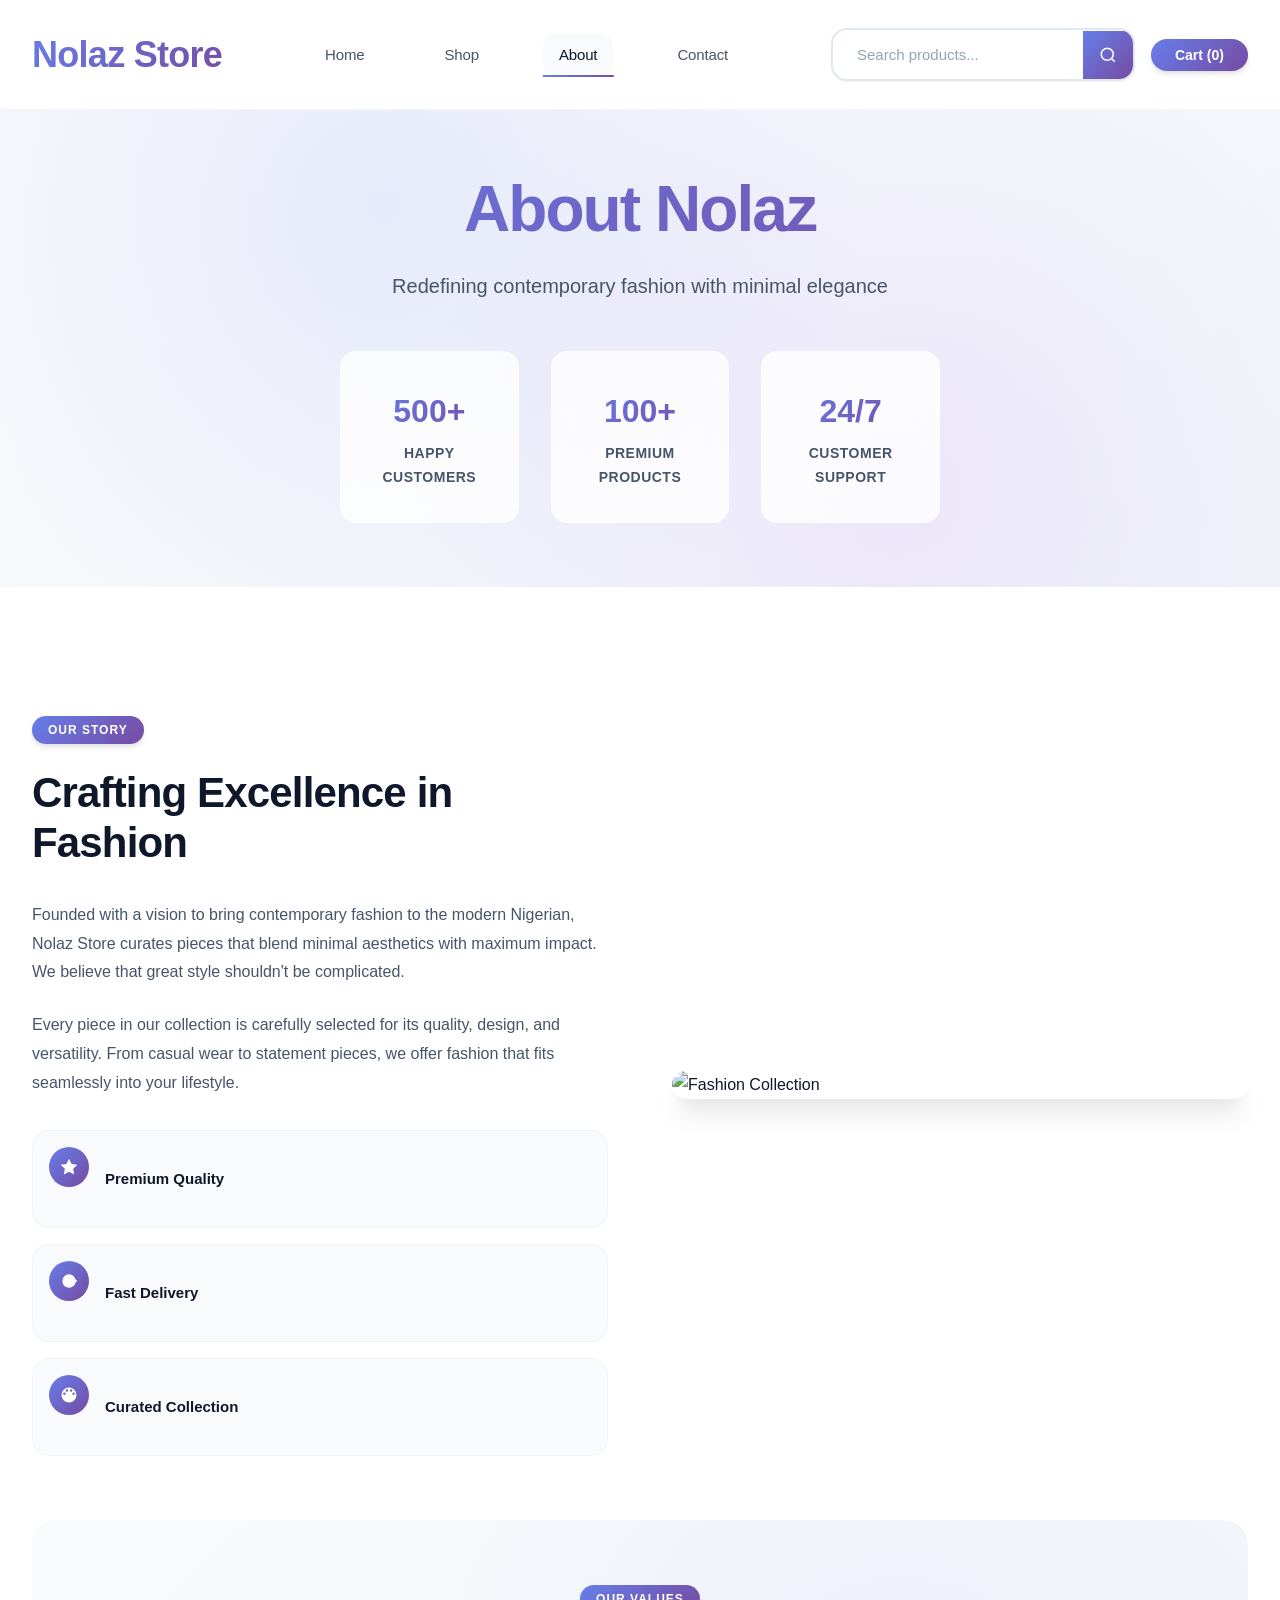
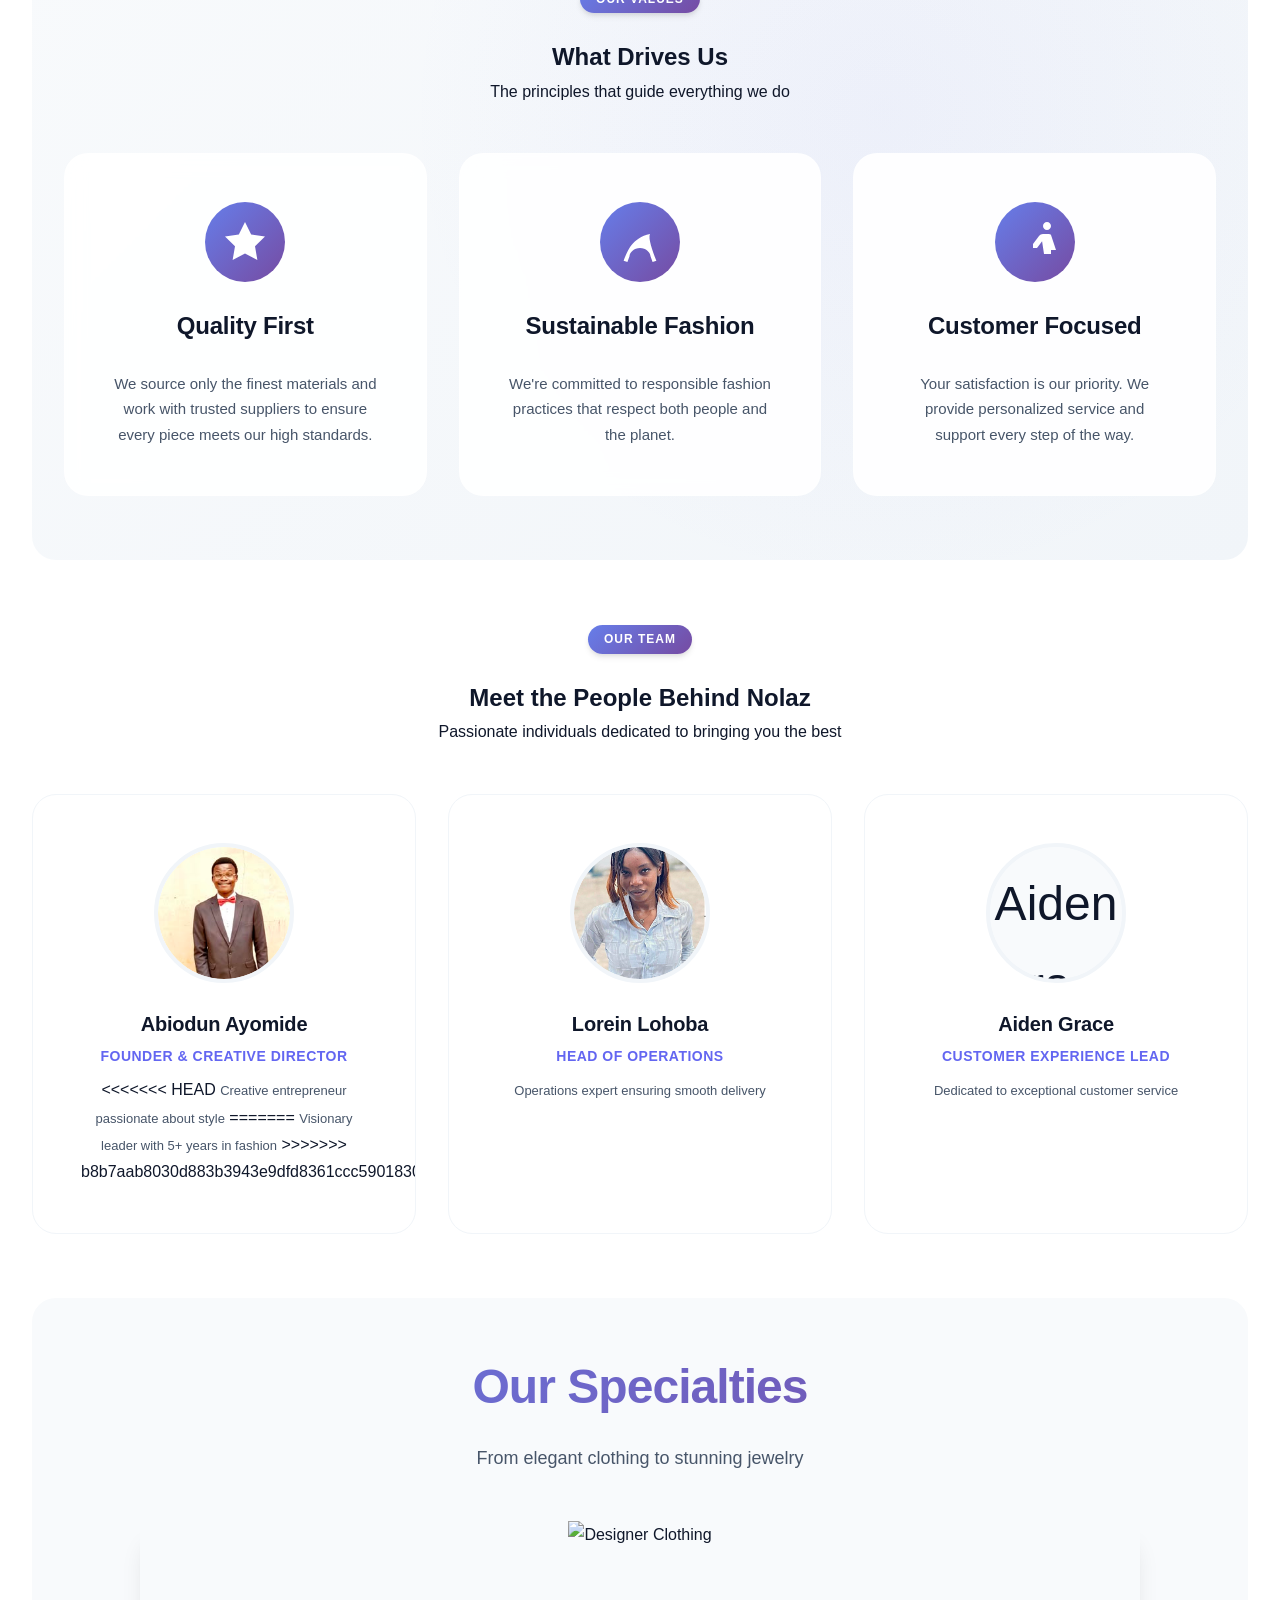
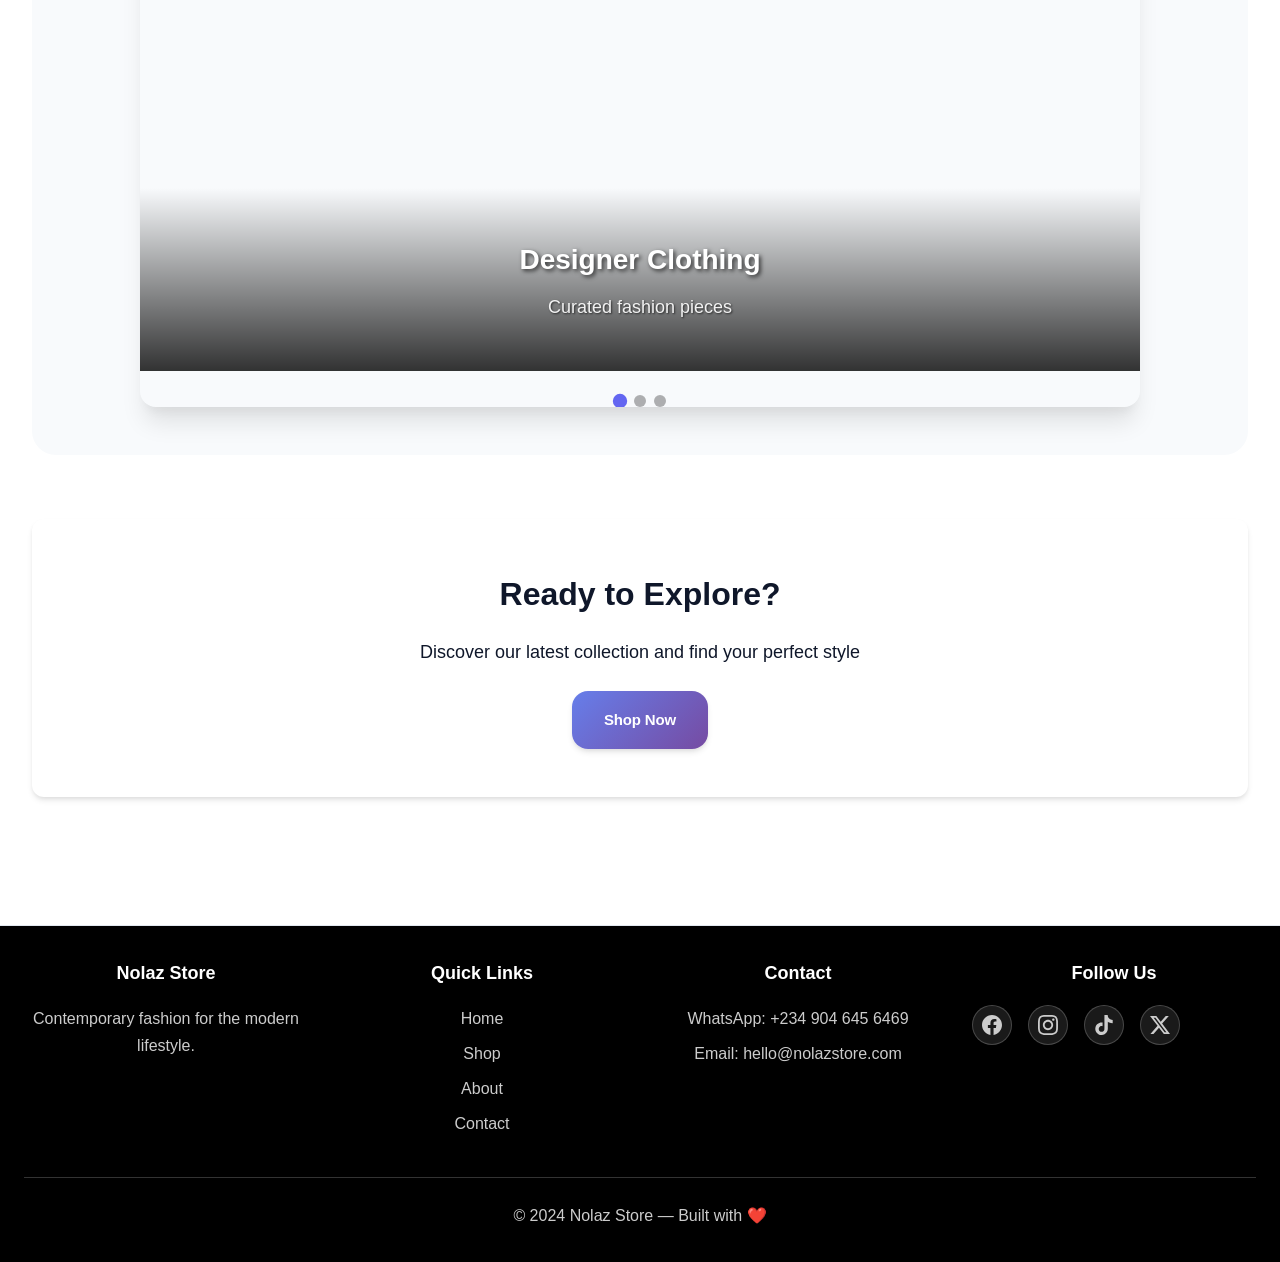
==== commit 0b087ec1: "Remove all authentication - open access website" ====
--- a/about.html
+++ b/about.html
@@ -158,7 +158,11 @@
 <div class="member-info">
 <h3>Abiodun Ayomide</h3>
 <p>Founder & Creative Director</p>
+<<<<<<< HEAD
 <span class="member-bio">Creative entrepreneur passionate about style</span>
+=======
+<span class="member-bio">Visionary leader with 5+ years in fashion</span>
+>>>>>>> b8b7aab8030d883b3943e9dfd8361ccc59018302
 </div>
 </div>
 <div class="team-member">
@@ -318,7 +322,7 @@
 <script src="https://www.gstatic.com/firebasejs/9.0.0/firebase-auth-compat.js"></script>
 <script src="https://www.gstatic.com/firebasejs/9.0.0/firebase-firestore-compat.js"></script>
 <script src="firebase-config.js"></script>
-<script src="simple-auth.js"></script>
+
 
 <script src="visitor-tracker.js"></script>
 <script src="mobile.js"></script>
--- a/style.css
+++ b/style.css
@@ -2874,6 +2874,7 @@
     height: 250px;
   }
   
+<<<<<<< HEAD
   /* Mobile Touch Targets */
   .btn, button, .cart-btn, .nav-dot, .mobile-menu-toggle {
     min-height: 44px;
@@ -2899,6 +2900,8 @@
     margin-bottom: var(--spacing-lg);
   }
   
+=======
+>>>>>>> b8b7aab8030d883b3943e9dfd8361ccc59018302
   .search-container {
     max-width: 100%;
   }
@@ -2990,7 +2993,8 @@
   }
   
   #userGreeting {
-    display: none !important;
+    font-size: 12px;
+    margin-right: 8px;
   }
   
   .search-container {
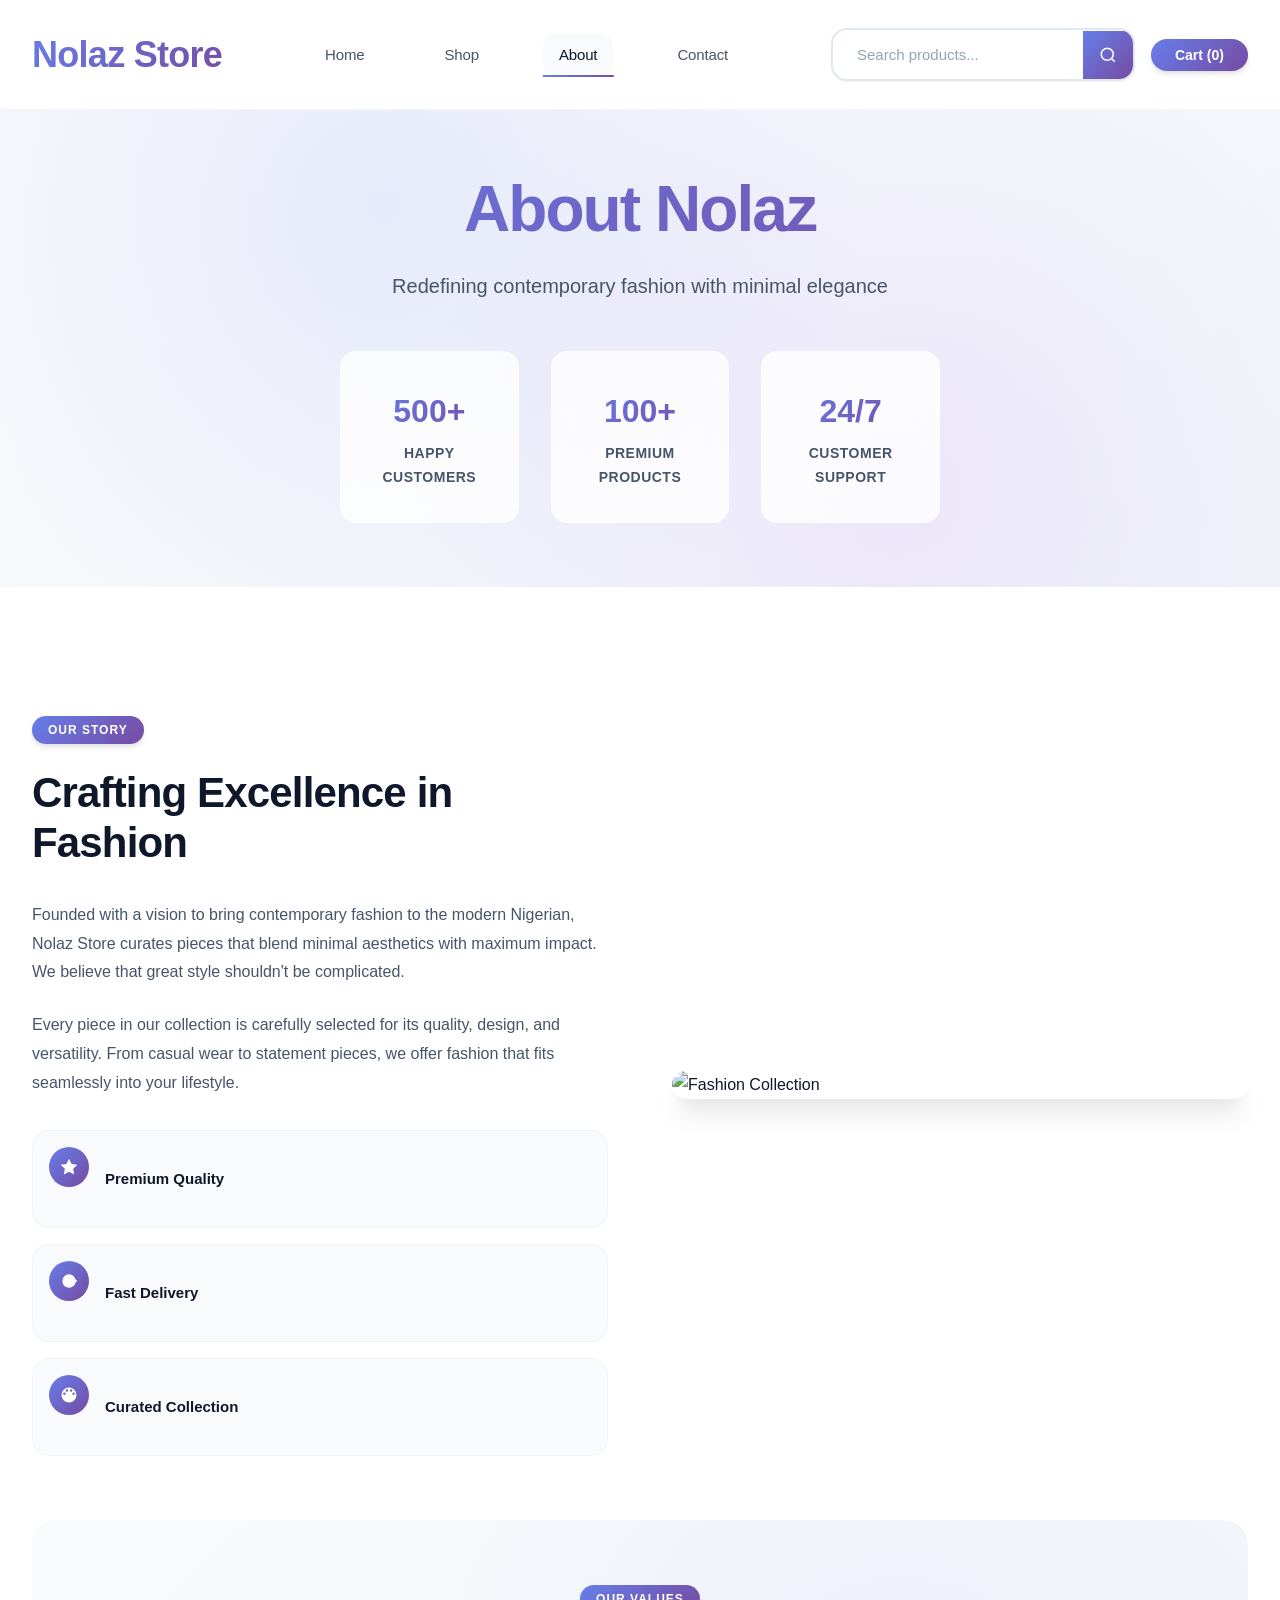
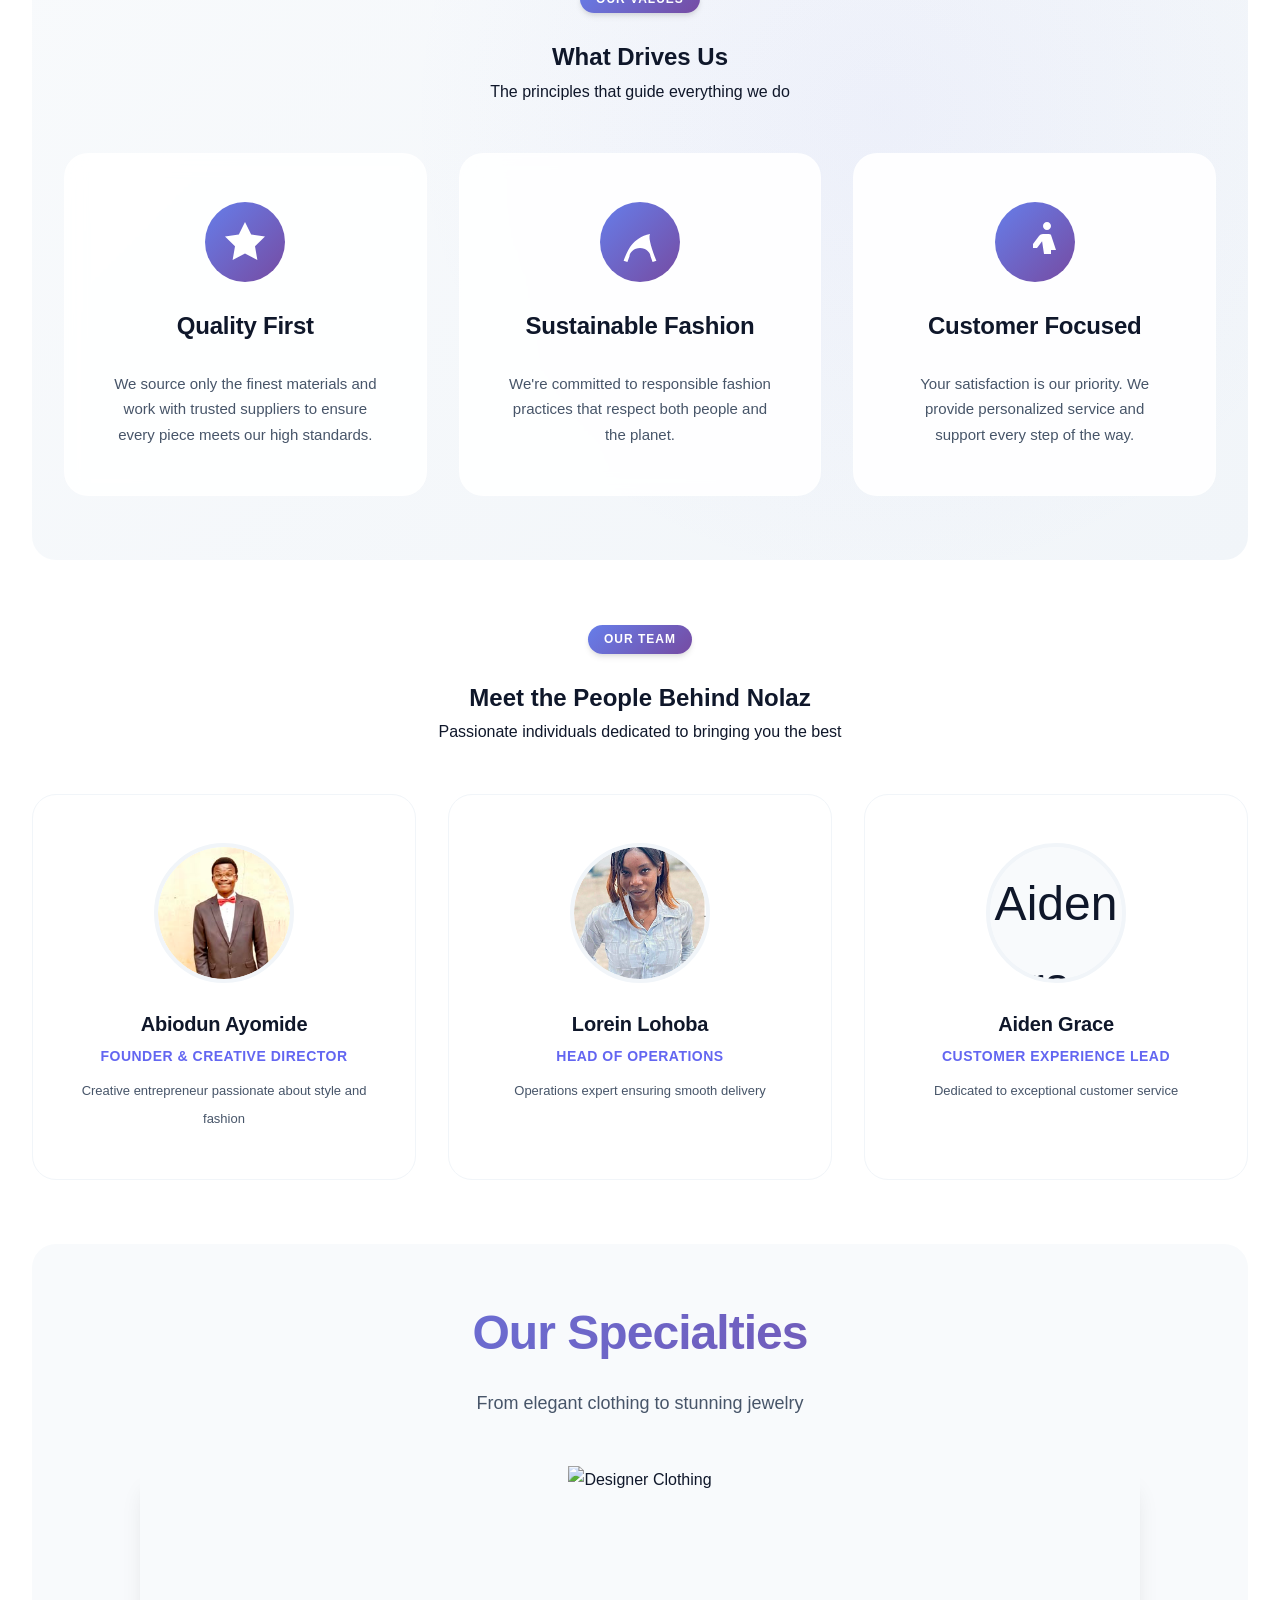
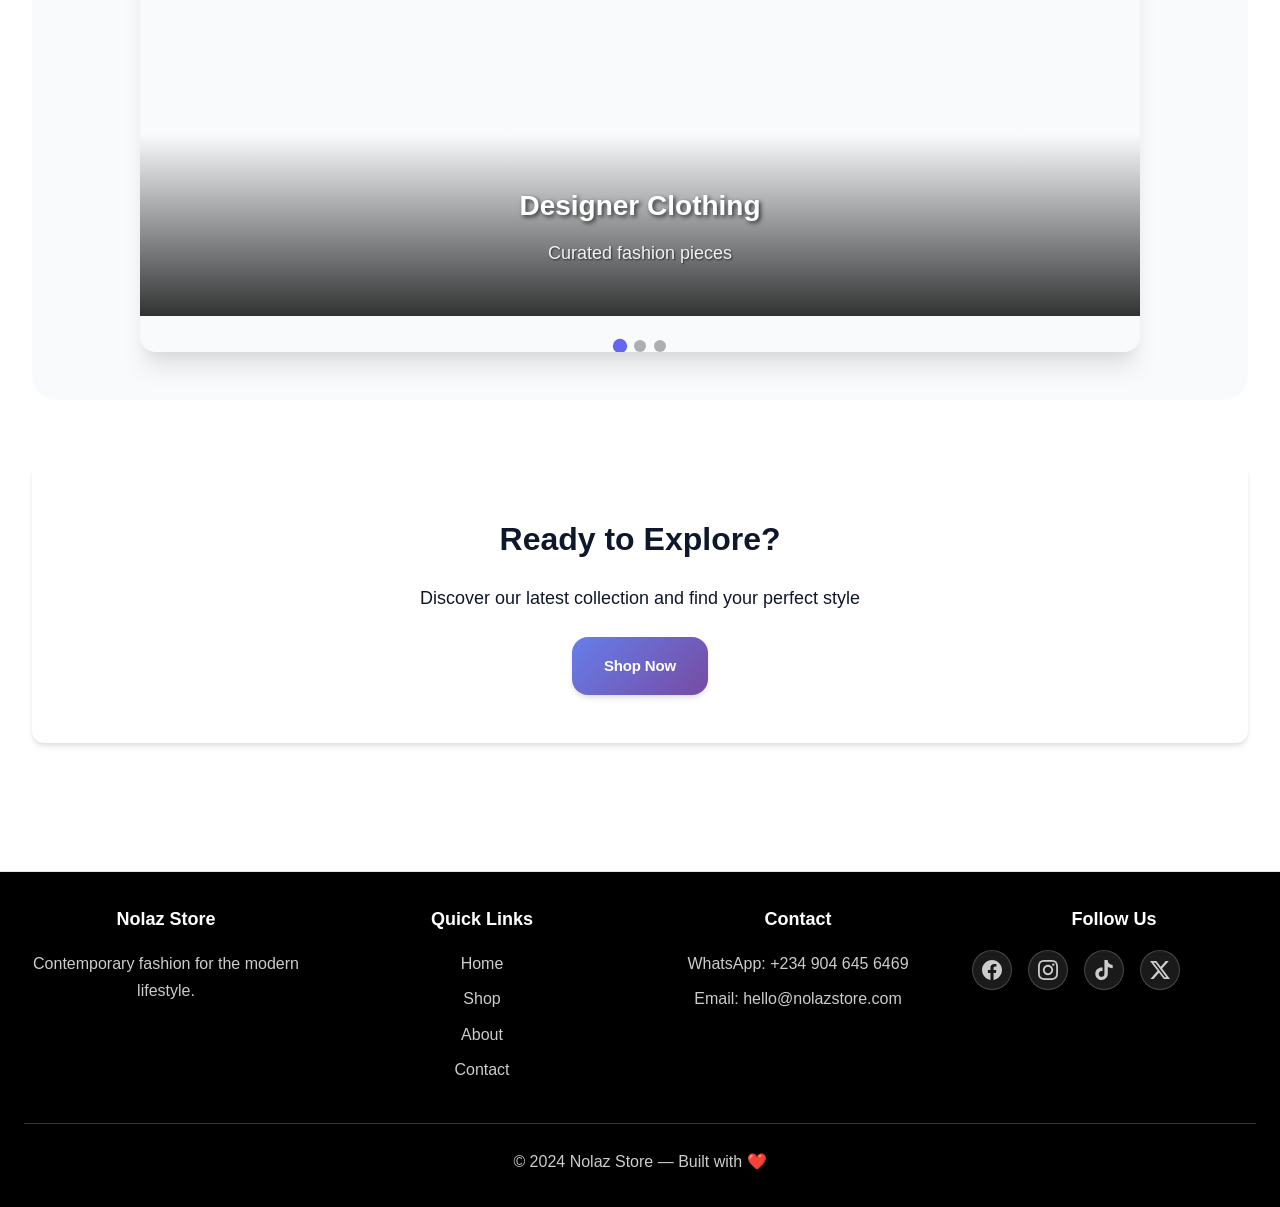
==== commit 867ceb31: "Fix git merge conflict and shop page products - Remove git merge conflict markers from about.html - " ====
--- a/about.html
+++ b/about.html
@@ -158,11 +158,7 @@
 <div class="member-info">
 <h3>Abiodun Ayomide</h3>
 <p>Founder & Creative Director</p>
-<<<<<<< HEAD
-<span class="member-bio">Creative entrepreneur passionate about style</span>
-=======
-<span class="member-bio">Visionary leader with 5+ years in fashion</span>
->>>>>>> b8b7aab8030d883b3943e9dfd8361ccc59018302
+<span class="member-bio">Creative entrepreneur passionate about style and fashion</span>
 </div>
 </div>
 <div class="team-member">
@@ -322,6 +318,7 @@
 <script src="https://www.gstatic.com/firebasejs/9.0.0/firebase-auth-compat.js"></script>
 <script src="https://www.gstatic.com/firebasejs/9.0.0/firebase-firestore-compat.js"></script>
 <script src="firebase-config.js"></script>
+<script src="auth.js"></script>
 
 
 <script src="visitor-tracker.js"></script>
--- a/style.css
+++ b/style.css
@@ -985,6 +985,165 @@
   box-shadow: var(--shadow);
 }
 
+/* Blog Preview Section */
+.blog-preview {
+  margin-bottom: var(--spacing-3xl);
+  padding: var(--spacing-2xl) 0;
+  background: linear-gradient(135deg, var(--bg-secondary) 0%, var(--bg-tertiary) 100%);
+  border-radius: var(--radius-xl);
+  position: relative;
+  overflow: hidden;
+}
+
+.blog-preview::before {
+  content: '';
+  position: absolute;
+  top: 0;
+  left: 0;
+  right: 0;
+  bottom: 0;
+  background: radial-gradient(circle at 70% 30%, rgba(99, 102, 241, 0.05) 0%, transparent 50%);
+  z-index: 1;
+}
+
+.blog-preview .section-header {
+  position: relative;
+  z-index: 2;
+}
+
+.blog-posts-grid {
+  display: grid;
+  grid-template-columns: repeat(auto-fit, minmax(300px, 1fr));
+  gap: var(--spacing-xl);
+  position: relative;
+  z-index: 2;
+  max-width: var(--max-width);
+  margin: 0 auto;
+  padding: 0 var(--spacing-xl);
+}
+
+.blog-preview-card {
+  background: rgba(255, 255, 255, 0.9);
+  backdrop-filter: blur(10px);
+  -webkit-backdrop-filter: blur(10px);
+  border-radius: var(--radius-xl);
+  overflow: hidden;
+  border: 1px solid rgba(255, 255, 255, 0.2);
+  transition: all 0.4s cubic-bezier(0.4, 0, 0.2, 1);
+  position: relative;
+  display: flex;
+  flex-direction: column;
+}
+
+.blog-preview-card::before {
+  content: '';
+  position: absolute;
+  top: 0;
+  left: 0;
+  right: 0;
+  bottom: 0;
+  background: var(--gradient-primary);
+  opacity: 0;
+  transition: opacity 0.3s ease;
+  z-index: -1;
+}
+
+.blog-preview-card:hover {
+  transform: translateY(-8px) scale(1.02);
+  box-shadow: var(--shadow-xl);
+  border-color: var(--primary-light);
+}
+
+.blog-preview-card:hover::before {
+  opacity: 0.1;
+}
+
+.blog-preview-image {
+  position: relative;
+  overflow: hidden;
+  height: 200px;
+}
+
+.blog-preview-image img {
+  width: 100%;
+  height: 100%;
+  object-fit: cover;
+  transition: transform 0.4s ease;
+}
+
+.blog-preview-card:hover .blog-preview-image img {
+  transform: scale(1.1);
+}
+
+.blog-preview-content {
+  padding: var(--spacing-xl);
+  flex: 1;
+  display: flex;
+  flex-direction: column;
+  gap: var(--spacing-md);
+}
+
+.blog-category {
+  background: var(--gradient-primary);
+  color: white;
+  padding: var(--spacing-xs) var(--spacing-sm);
+  border-radius: var(--radius);
+  font-size: 11px;
+  font-weight: 700;
+  text-transform: uppercase;
+  letter-spacing: 0.5px;
+  align-self: flex-start;
+  box-shadow: var(--shadow);
+}
+
+.blog-preview-content h4 {
+  margin: 0;
+  font-size: 18px;
+  font-weight: 700;
+  color: var(--text);
+  line-height: 1.3;
+  letter-spacing: -0.01em;
+}
+
+.blog-preview-content p {
+  margin: 0;
+  color: var(--text-secondary);
+  line-height: 1.6;
+  flex: 1;
+  font-size: 14px;
+}
+
+.blog-read-more {
+  color: var(--primary);
+  text-decoration: none;
+  font-weight: 600;
+  font-size: 14px;
+  transition: all 0.3s ease;
+  align-self: flex-start;
+  margin-top: auto;
+}
+
+.blog-read-more:hover {
+  color: var(--text);
+  transform: translateX(4px);
+}
+
+@media (max-width: 768px) {
+  .blog-posts-grid {
+    grid-template-columns: 1fr;
+    gap: var(--spacing-lg);
+    padding: 0 var(--spacing-lg);
+  }
+  
+  .blog-preview-image {
+    height: 150px;
+  }
+  
+  .blog-preview-content {
+    padding: var(--spacing-lg);
+  }
+}
+
 /* Footer */
 .site-footer {
   background: #000;
@@ -2768,6 +2927,28 @@
   .btn:active {
     transform: scale(0.98);
   }
+  
+  /* Improve mobile button responsiveness */
+  .btn-buy, .btn-info, .cart-btn {
+    min-height: 48px;
+    min-width: 48px;
+    padding: 12px 16px;
+    font-size: 16px;
+    touch-action: manipulation;
+    -webkit-tap-highlight-color: rgba(0,0,0,0.1);
+  }
+  
+  .actions {
+    gap: 12px;
+  }
+  
+  .actions button, .actions a {
+    flex: 1;
+    text-align: center;
+    display: flex;
+    align-items: center;
+    justify-content: center;
+  }
 }
 
 /* Mobile Accessibility */
@@ -3986,12 +4167,26 @@
 /* Payment Form Modal Positioning */
 #paymentFormModal {
   z-index: 1001;
+  position: fixed;
+  top: 0;
+  left: 0;
+  width: 100%;
+  height: 100%;
+  background-color: rgba(0, 0, 0, 0.5);
+  display: flex;
+  align-items: center;
+  justify-content: center;
+  padding: 20px;
+  box-sizing: border-box;
 }
 
 #paymentFormModal .modal-content {
   max-width: 500px;
-  margin: 3% auto;
-  position: relative;
+  width: 100%;
+  max-height: 90vh;
+  overflow-y: auto;
+  position: relative;
+  margin: 0;
 }
 
 #paymentFormModal .flw-form-header {
@@ -4009,10 +4204,26 @@
   cursor: pointer;
   opacity: 0.8;
   transition: opacity 0.3s ease;
+  z-index: 10;
 }
 
 #paymentFormModal .flw-form-header .close:hover {
   opacity: 1;
+}
+
+@media (max-width: 768px) {
+  #paymentFormModal {
+    padding: 10px;
+  }
+  
+  #paymentFormModal .modal-content {
+    max-height: 95vh;
+  }
+  
+  #paymentFormModal .flw-form-header .close {
+    right: 15px;
+    font-size: 28px;
+  }
 }
 
 /* Form Input Focus Effects */
